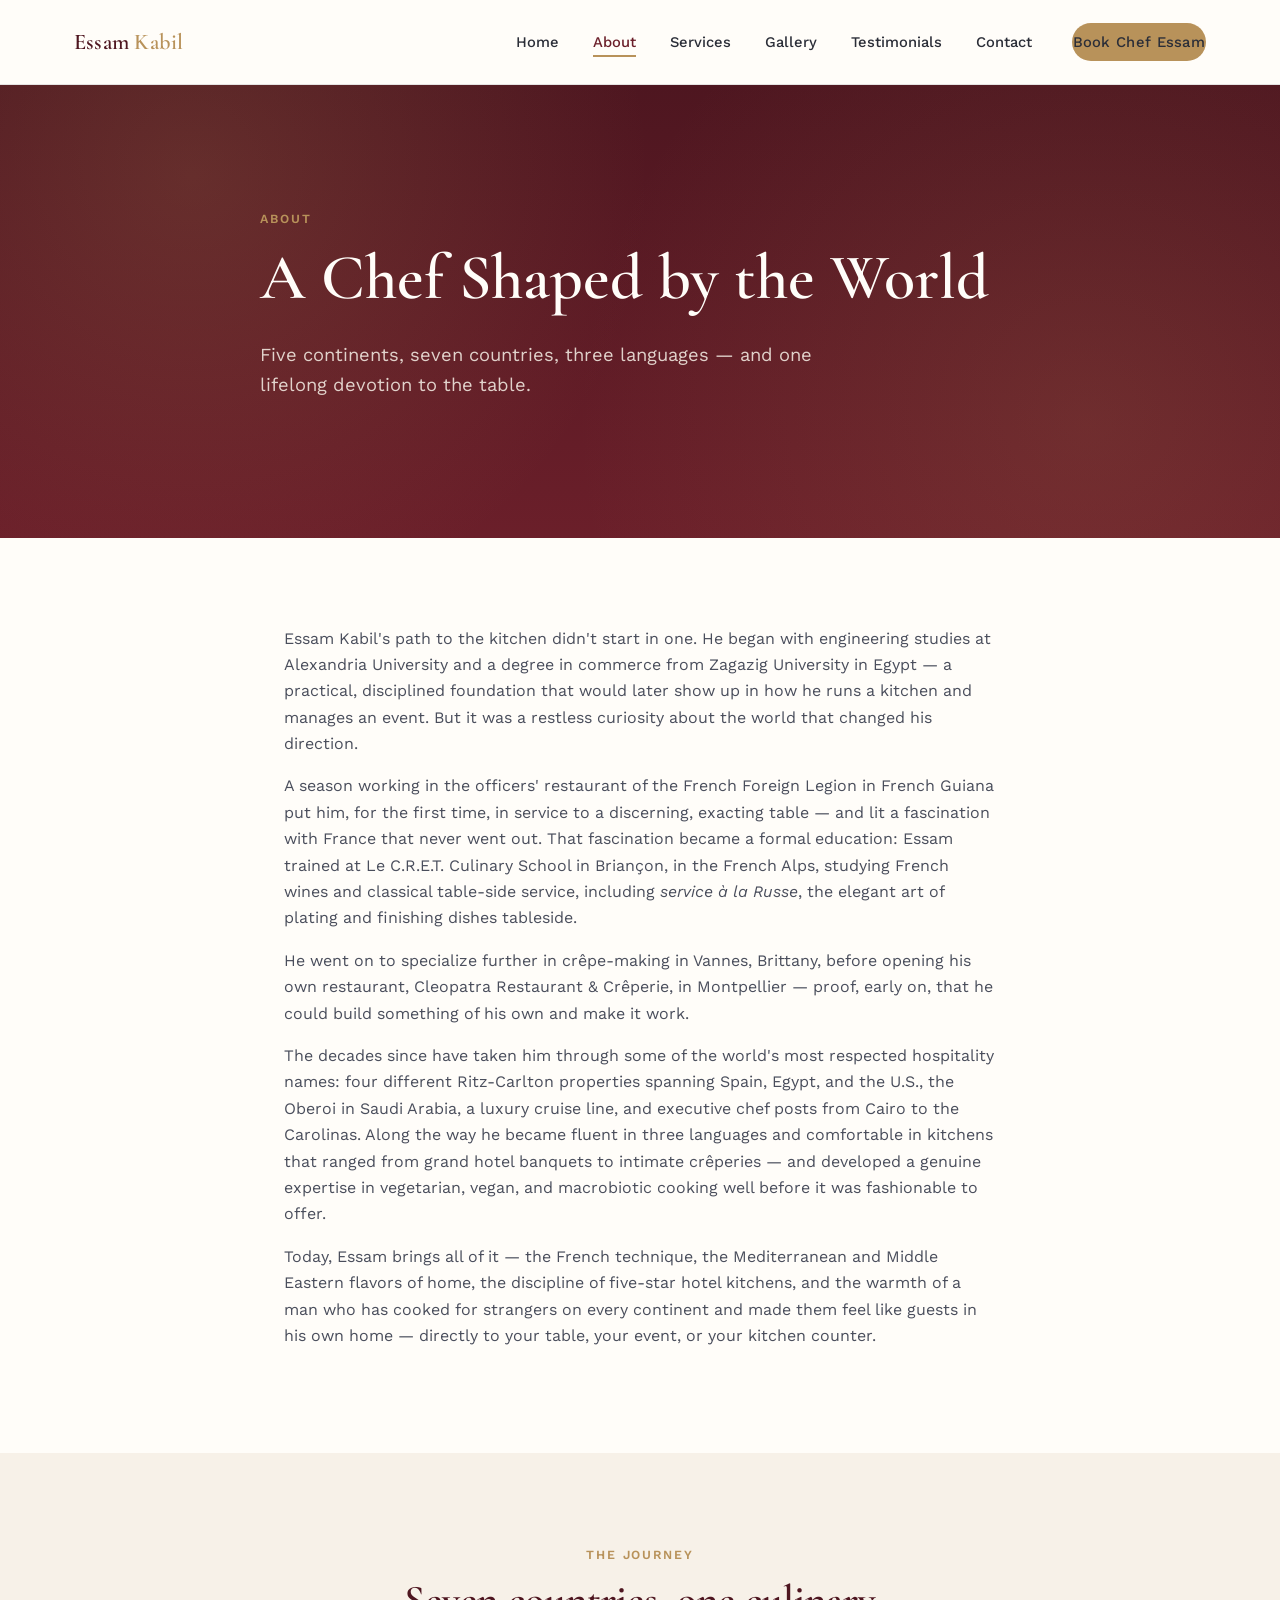
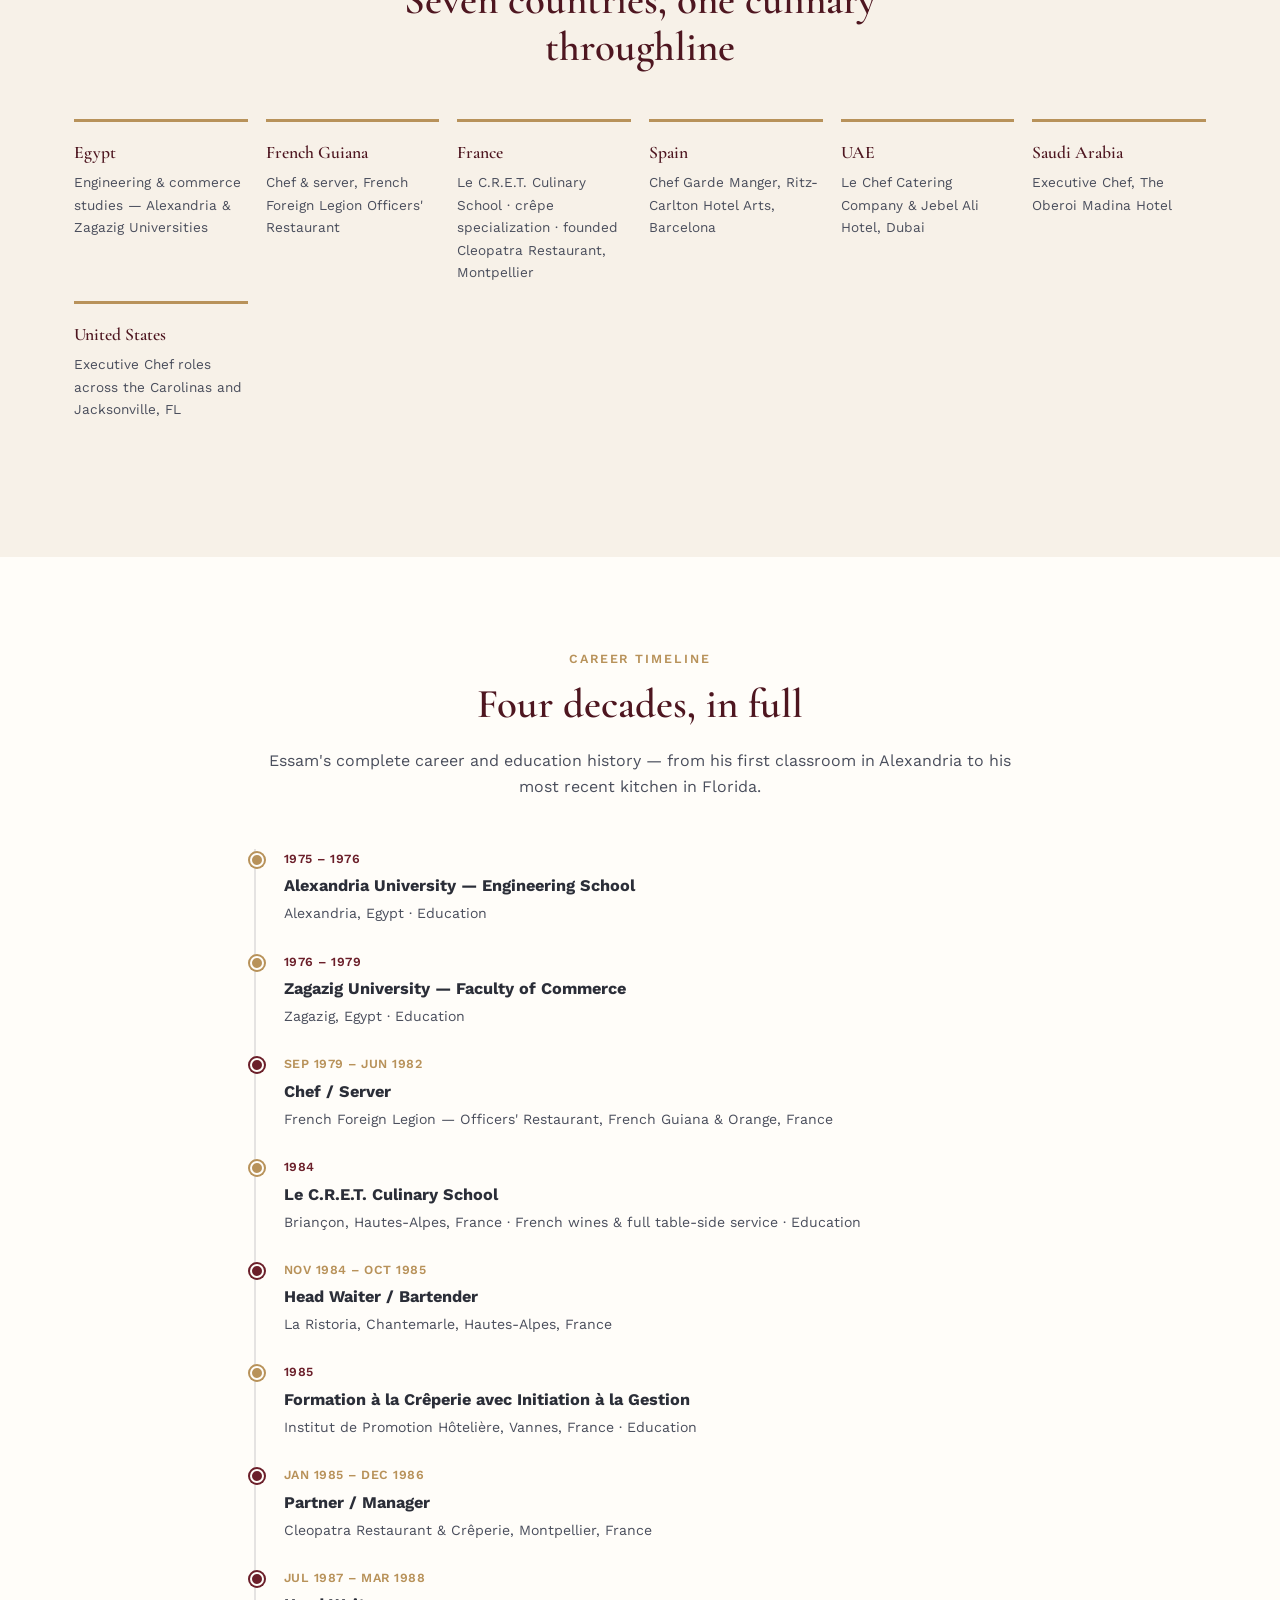
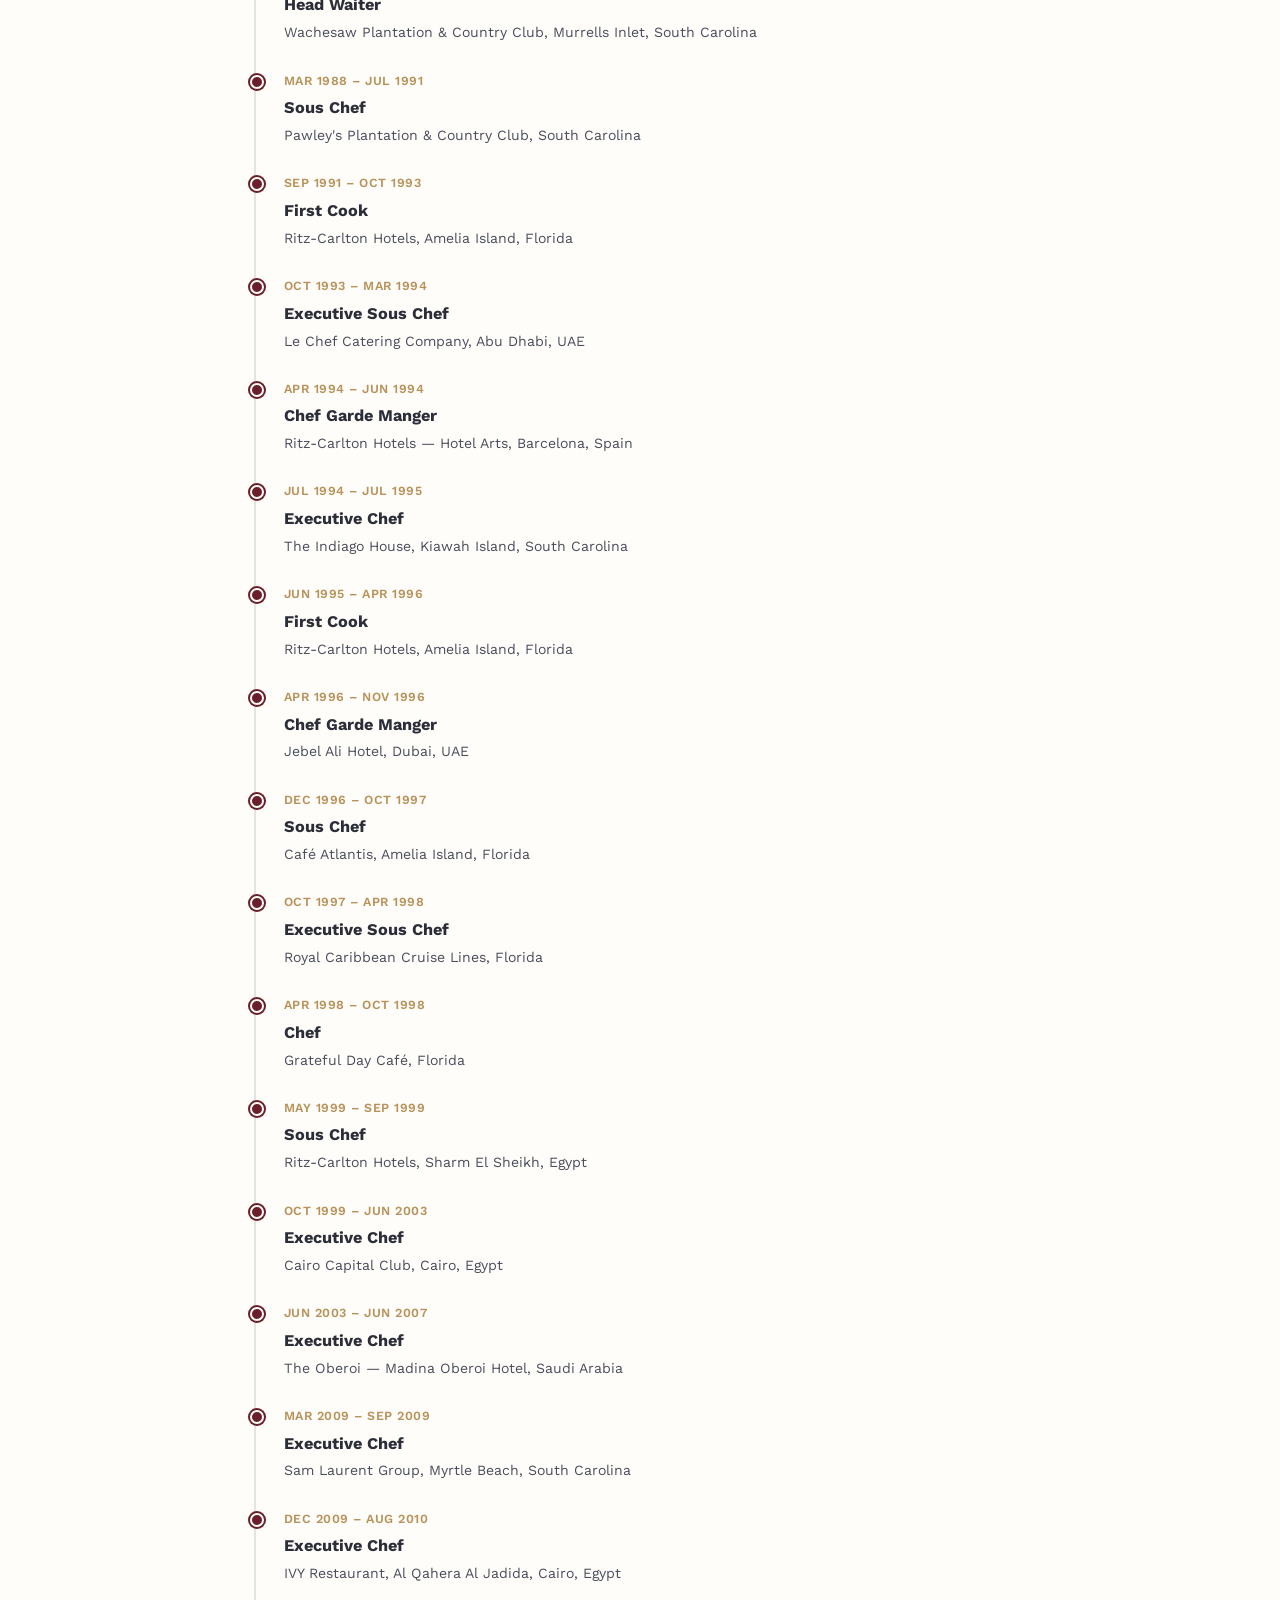
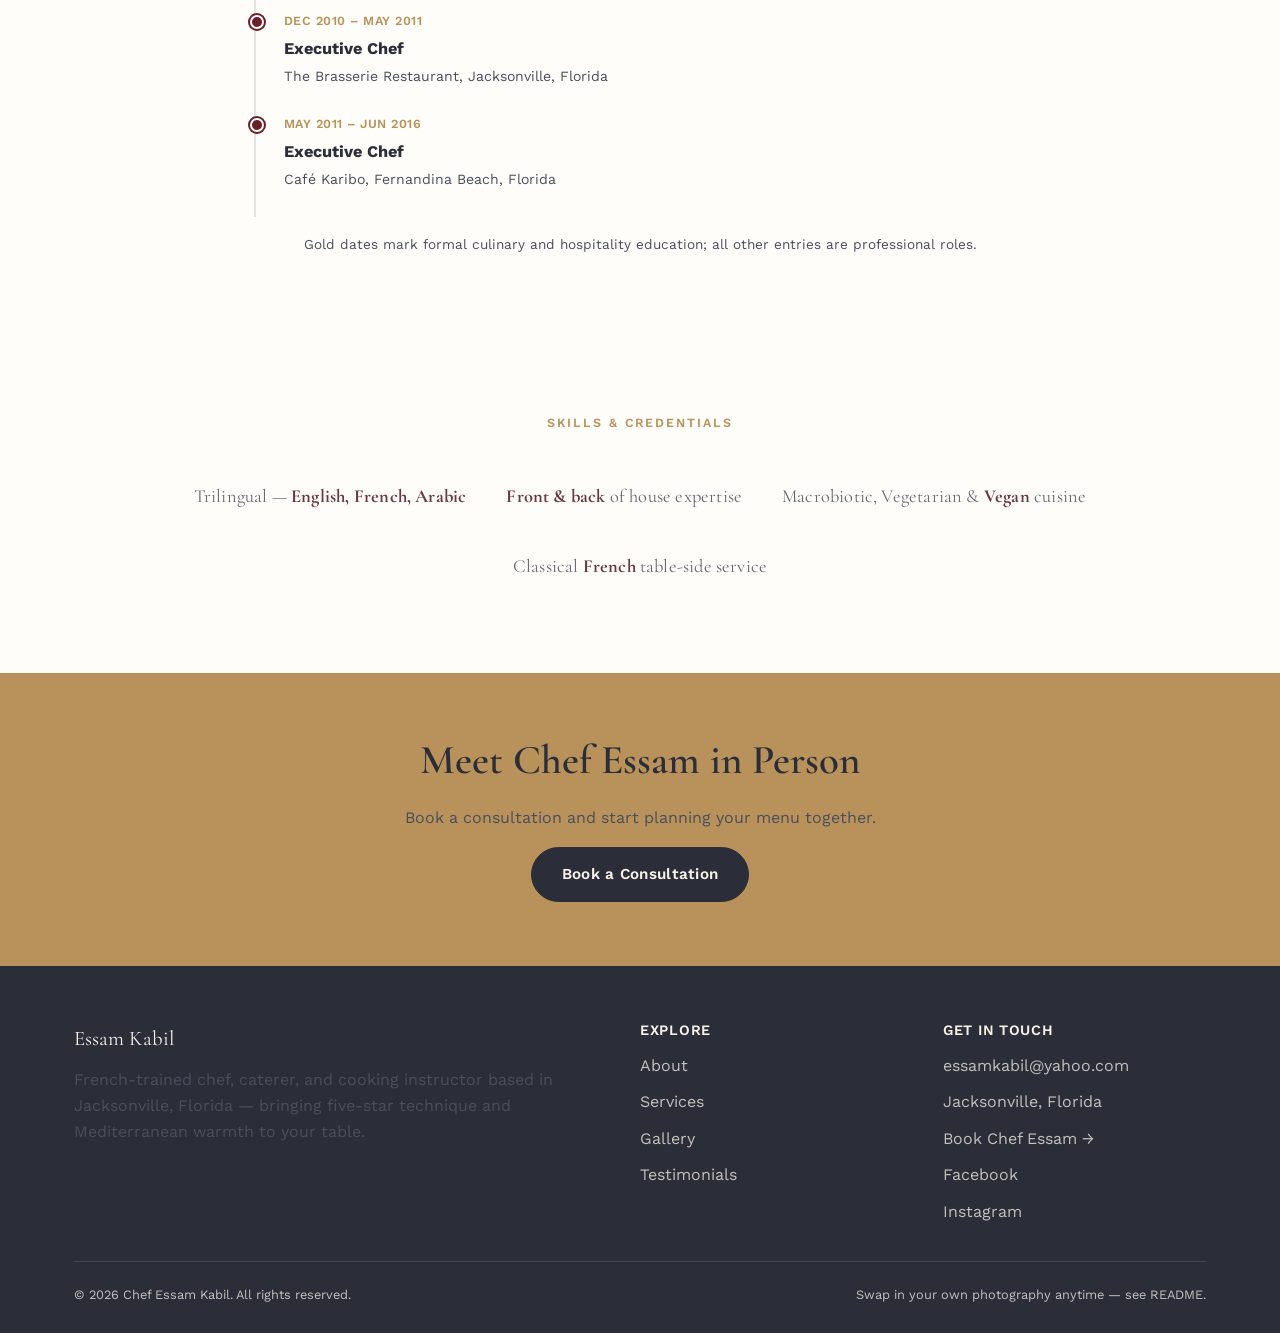
==== about.html @ cc012ba0 "Add files via upload" ====
<!DOCTYPE html>
<html lang="en">
<head>
<meta charset="UTF-8">
<meta name="viewport" content="width=device-width, initial-scale=1.0">
<title>About Chef Essam Kabil — A Chef Shaped by the World</title>
<meta name="description" content="From engineering studies in Egypt to French Foreign Legion kitchens, five-star hotels, and his own restaurant in Montpellier — the story behind Chef Essam Kabil.">
<link rel="preconnect" href="https://fonts.googleapis.com">
<link href="https://fonts.googleapis.com/css2?family=Cormorant+Garamond:wght@500;600;700&family=Work+Sans:wght@400;500;600&display=swap" rel="stylesheet">
<link rel="stylesheet" href="css/style.css">
</head>
<body>

<header class="site-header">
  <nav class="container nav">
    <a href="index.html" class="brand">Essam <span>Kabil</span></a>
    <ul class="nav-links">
      <li><a href="index.html">Home</a></li>
      <li><a href="about.html" class="active">About</a></li>
      <li><a href="services.html">Services</a></li>
      <li><a href="gallery.html">Gallery</a></li>
      <li><a href="testimonials.html">Testimonials</a></li>
      <li><a href="contact.html">Contact</a></li>
      <li class="nav-cta"><a href="contact.html" class="btn btn-primary">Book Chef Essam</a></li>
    </ul>
    <button class="nav-toggle" aria-label="Toggle menu"><span></span><span></span><span></span></button>
  </nav>
</header>

<section class="hero" style="padding-bottom:40px;">
  <div class="container hero-inner" style="padding-bottom:60px;">
    <span class="eyebrow">About</span>
    <h1>A Chef Shaped by the World</h1>
    <p class="lede">Five continents, seven countries, three languages — and one lifelong devotion to the table.</p>
  </div>
</section>

<section class="section">
  <div class="container" style="max-width:760px;">
    <p>Essam Kabil's path to the kitchen didn't start in one. He began with engineering studies at Alexandria University and a degree in commerce from Zagazig University in Egypt — a practical, disciplined foundation that would later show up in how he runs a kitchen and manages an event. But it was a restless curiosity about the world that changed his direction.</p>
    <p>A season working in the officers' restaurant of the French Foreign Legion in French Guiana put him, for the first time, in service to a discerning, exacting table — and lit a fascination with France that never went out. That fascination became a formal education: Essam trained at Le C.R.E.T. Culinary School in Briançon, in the French Alps, studying French wines and classical table-side service, including <em>service à la Russe</em>, the elegant art of plating and finishing dishes tableside.</p>
    <p>He went on to specialize further in crêpe-making in Vannes, Brittany, before opening his own restaurant, Cleopatra Restaurant &amp; Crêperie, in Montpellier — proof, early on, that he could build something of his own and make it work.</p>
    <p>The decades since have taken him through some of the world's most respected hospitality names: four different Ritz-Carlton properties spanning Spain, Egypt, and the U.S., the Oberoi in Saudi Arabia, a luxury cruise line, and executive chef posts from Cairo to the Carolinas. Along the way he became fluent in three languages and comfortable in kitchens that ranged from grand hotel banquets to intimate crêperies — and developed a genuine expertise in vegetarian, vegan, and macrobiotic cooking well before it was fashionable to offer.</p>
    <p>Today, Essam brings all of it — the French technique, the Mediterranean and Middle Eastern flavors of home, the discipline of five-star hotel kitchens, and the warmth of a man who has cooked for strangers on every continent and made them feel like guests in his own home — directly to your table, your event, or your kitchen counter.</p>
  </div>
</section>

<section class="section section--ivory">
  <div class="container">
    <div class="center" style="max-width:600px; margin:0 auto 8px;">
      <span class="eyebrow">The Journey</span>
      <h2>Seven countries, one culinary throughline</h2>
    </div>
    <div class="timeline">
      <div class="timeline-step">
        <div class="place">Egypt</div>
        <div class="detail">Engineering &amp; commerce studies — Alexandria &amp; Zagazig Universities</div>
      </div>
      <div class="timeline-step">
        <div class="place">French Guiana</div>
        <div class="detail">Chef &amp; server, French Foreign Legion Officers' Restaurant</div>
      </div>
      <div class="timeline-step">
        <div class="place">France</div>
        <div class="detail">Le C.R.E.T. Culinary School · crêpe specialization · founded Cleopatra Restaurant, Montpellier</div>
      </div>
      <div class="timeline-step">
        <div class="place">Spain</div>
        <div class="detail">Chef Garde Manger, Ritz-Carlton Hotel Arts, Barcelona</div>
      </div>
      <div class="timeline-step">
        <div class="place">UAE</div>
        <div class="detail">Le Chef Catering Company &amp; Jebel Ali Hotel, Dubai</div>
      </div>
      <div class="timeline-step">
        <div class="place">Saudi Arabia</div>
        <div class="detail">Executive Chef, The Oberoi Madina Hotel</div>
      </div>
      <div class="timeline-step">
        <div class="place">United States</div>
        <div class="detail">Executive Chef roles across the Carolinas and Jacksonville, FL</div>
      </div>
    </div>
  </div>
</section>

<section class="section">
  <div class="container" style="max-width:820px;">
    <div class="center" style="margin-bottom:48px;">
      <span class="eyebrow">Career Timeline</span>
      <h2>Four decades, in full</h2>
      <p>Essam's complete career and education history — from his first classroom in Alexandria to his most recent kitchen in Florida.</p>
    </div>

    <div class="resume-timeline">
      <div class="rt-item rt-edu">
        <div class="rt-date">1975 – 1976</div>
        <div class="rt-body"><strong>Alexandria University — Engineering School</strong><span>Alexandria, Egypt · Education</span></div>
      </div>
      <div class="rt-item rt-edu">
        <div class="rt-date">1976 – 1979</div>
        <div class="rt-body"><strong>Zagazig University — Faculty of Commerce</strong><span>Zagazig, Egypt · Education</span></div>
      </div>
      <div class="rt-item">
        <div class="rt-date">Sep 1979 – Jun 1982</div>
        <div class="rt-body"><strong>Chef / Server</strong><span>French Foreign Legion — Officers' Restaurant, French Guiana &amp; Orange, France</span></div>
      </div>
      <div class="rt-item rt-edu">
        <div class="rt-date">1984</div>
        <div class="rt-body"><strong>Le C.R.E.T. Culinary School</strong><span>Briançon, Hautes-Alpes, France · French wines &amp; full table-side service · Education</span></div>
      </div>
      <div class="rt-item">
        <div class="rt-date">Nov 1984 – Oct 1985</div>
        <div class="rt-body"><strong>Head Waiter / Bartender</strong><span>La Ristoria, Chantemarle, Hautes-Alpes, France</span></div>
      </div>
      <div class="rt-item rt-edu">
        <div class="rt-date">1985</div>
        <div class="rt-body"><strong>Formation à la Crêperie avec Initiation à la Gestion</strong><span>Institut de Promotion Hôtelière, Vannes, France · Education</span></div>
      </div>
      <div class="rt-item">
        <div class="rt-date">Jan 1985 – Dec 1986</div>
        <div class="rt-body"><strong>Partner / Manager</strong><span>Cleopatra Restaurant &amp; Crêperie, Montpellier, France</span></div>
      </div>
      <div class="rt-item">
        <div class="rt-date">Jul 1987 – Mar 1988</div>
        <div class="rt-body"><strong>Head Waiter</strong><span>Wachesaw Plantation &amp; Country Club, Murrells Inlet, South Carolina</span></div>
      </div>
      <div class="rt-item">
        <div class="rt-date">Mar 1988 – Jul 1991</div>
        <div class="rt-body"><strong>Sous Chef</strong><span>Pawley's Plantation &amp; Country Club, South Carolina</span></div>
      </div>
      <div class="rt-item">
        <div class="rt-date">Sep 1991 – Oct 1993</div>
        <div class="rt-body"><strong>First Cook</strong><span>Ritz-Carlton Hotels, Amelia Island, Florida</span></div>
      </div>
      <div class="rt-item">
        <div class="rt-date">Oct 1993 – Mar 1994</div>
        <div class="rt-body"><strong>Executive Sous Chef</strong><span>Le Chef Catering Company, Abu Dhabi, UAE</span></div>
      </div>
      <div class="rt-item">
        <div class="rt-date">Apr 1994 – Jun 1994</div>
        <div class="rt-body"><strong>Chef Garde Manger</strong><span>Ritz-Carlton Hotels — Hotel Arts, Barcelona, Spain</span></div>
      </div>
      <div class="rt-item">
        <div class="rt-date">Jul 1994 – Jul 1995</div>
        <div class="rt-body"><strong>Executive Chef</strong><span>The Indiago House, Kiawah Island, South Carolina</span></div>
      </div>
      <div class="rt-item">
        <div class="rt-date">Jun 1995 – Apr 1996</div>
        <div class="rt-body"><strong>First Cook</strong><span>Ritz-Carlton Hotels, Amelia Island, Florida</span></div>
      </div>
      <div class="rt-item">
        <div class="rt-date">Apr 1996 – Nov 1996</div>
        <div class="rt-body"><strong>Chef Garde Manger</strong><span>Jebel Ali Hotel, Dubai, UAE</span></div>
      </div>
      <div class="rt-item">
        <div class="rt-date">Dec 1996 – Oct 1997</div>
        <div class="rt-body"><strong>Sous Chef</strong><span>Café Atlantis, Amelia Island, Florida</span></div>
      </div>
      <div class="rt-item">
        <div class="rt-date">Oct 1997 – Apr 1998</div>
        <div class="rt-body"><strong>Executive Sous Chef</strong><span>Royal Caribbean Cruise Lines, Florida</span></div>
      </div>
      <div class="rt-item">
        <div class="rt-date">Apr 1998 – Oct 1998</div>
        <div class="rt-body"><strong>Chef</strong><span>Grateful Day Café, Florida</span></div>
      </div>
      <div class="rt-item">
        <div class="rt-date">May 1999 – Sep 1999</div>
        <div class="rt-body"><strong>Sous Chef</strong><span>Ritz-Carlton Hotels, Sharm El Sheikh, Egypt</span></div>
      </div>
      <div class="rt-item">
        <div class="rt-date">Oct 1999 – Jun 2003</div>
        <div class="rt-body"><strong>Executive Chef</strong><span>Cairo Capital Club, Cairo, Egypt</span></div>
      </div>
      <div class="rt-item">
        <div class="rt-date">Jun 2003 – Jun 2007</div>
        <div class="rt-body"><strong>Executive Chef</strong><span>The Oberoi — Madina Oberoi Hotel, Saudi Arabia</span></div>
      </div>
      <div class="rt-item">
        <div class="rt-date">Mar 2009 – Sep 2009</div>
        <div class="rt-body"><strong>Executive Chef</strong><span>Sam Laurent Group, Myrtle Beach, South Carolina</span></div>
      </div>
      <div class="rt-item">
        <div class="rt-date">Dec 2009 – Aug 2010</div>
        <div class="rt-body"><strong>Executive Chef</strong><span>IVY Restaurant, Al Qahera Al Jadida, Cairo, Egypt</span></div>
      </div>
      <div class="rt-item">
        <div class="rt-date">Dec 2010 – May 2011</div>
        <div class="rt-body"><strong>Executive Chef</strong><span>The Brasserie Restaurant, Jacksonville, Florida</span></div>
      </div>
      <div class="rt-item">
        <div class="rt-date">May 2011 – Jun 2016</div>
        <div class="rt-body"><strong>Executive Chef</strong><span>Café Karibo, Fernandina Beach, Florida</span></div>
      </div>
    </div>
    <p class="form-note center">Gold dates mark formal culinary and hospitality education; all other entries are professional roles.</p>
  </div>
</section>

<section class="section--tight">
  <div class="container">
    <p class="center eyebrow" style="display:block;">Skills &amp; Credentials</p>
    <div class="credibility">
      <span class="credibility-item">Trilingual — <strong>English, French, Arabic</strong></span>
      <span class="credibility-item"><strong>Front &amp; back</strong> of house expertise</span>
      <span class="credibility-item">Macrobiotic, Vegetarian &amp; <strong>Vegan</strong> cuisine</span>
      <span class="credibility-item">Classical <strong>French</strong> table-side service</span>
    </div>
  </div>
</section>

<section class="cta-banner">
  <div class="container">
    <h2>Meet Chef Essam in Person</h2>
    <p>Book a consultation and start planning your menu together.</p>
    <a href="contact.html" class="btn btn-outline on-light" style="background:var(--charcoal); color:var(--ivory); border-color:var(--charcoal);">Book a Consultation</a>
  </div>
</section>

<footer class="site-footer">
  <div class="container">
    <div class="footer-grid">
      <div>
        <div class="footer-brand">Essam Kabil</div>
        <p>French-trained chef, caterer, and cooking instructor based in Jacksonville, Florida — bringing five-star technique and Mediterranean warmth to your table.</p>
      </div>
      <div>
        <h4>Explore</h4>
        <ul>
          <li><a href="about.html">About</a></li>
          <li><a href="services.html">Services</a></li>
          <li><a href="gallery.html">Gallery</a></li>
          <li><a href="testimonials.html">Testimonials</a></li>
        </ul>
      </div>
      <div>
        <h4>Get in Touch</h4>
        <ul>
          <li><a href="mailto:essamkabil@yahoo.com">essamkabil@yahoo.com</a></li>
          <li>Jacksonville, Florida</li>
          <li><a href="contact.html">Book Chef Essam →</a></li>
          <li><a href="https://www.facebook.com/profile.php?id=100069899911060" target="_blank" rel="noopener">Facebook</a></li>
          <li><a href="https://www.instagram.com/REPLACE_WITH_HANDLE" target="_blank" rel="noopener">Instagram</a></li>
        </ul>
      </div>
    </div>
    <div class="footer-bottom">
      <span>© 2026 Chef Essam Kabil. All rights reserved.</span>
      <span>Swap in your own photography anytime — see README.</span>
    </div>
  </div>
</footer>
<script src="js/main.js"></script>
</body>
</html>
---- css/style.css ----
/* ============================================
   Chef Essam Kabil — Design Tokens
   ============================================ */
:root {
  --bordeaux: #6B1F2A;
  --bordeaux-dark: #4E1620;
  --bordeaux-light: #8C3341;
  --ivory: #F7F1E8;
  --cream: #FFFDF9;
  --brass: #B8925A;
  --brass-light: #D4B483;
  --charcoal: #2B2E38;
  --charcoal-soft: #4A4E5C;
  --line: rgba(43, 46, 56, 0.12);

  --font-display: "Cormorant Garamond", "Playfair Display", Georgia, serif;
  --font-body: "Work Sans", "Helvetica Neue", Arial, sans-serif;

  --max-width: 1180px;
  --radius: 4px;
  --radius-pill: 999px;
}

* { box-sizing: border-box; }
html { scroll-behavior: smooth; }

body {
  margin: 0;
  font-family: var(--font-body);
  color: var(--charcoal);
  background: var(--cream);
  line-height: 1.65;
  -webkit-font-smoothing: antialiased;
}

img { max-width: 100%; display: block; }
a { color: inherit; text-decoration: none; }

h1, h2, h3, h4 {
  font-family: var(--font-display);
  font-weight: 600;
  line-height: 1.15;
  margin: 0 0 0.5em;
  color: var(--bordeaux-dark);
}

h1 { font-size: clamp(2.6rem, 5vw, 4.4rem); font-weight: 600; }
h2 { font-size: clamp(1.9rem, 3.2vw, 2.6rem); }
h3 { font-size: clamp(1.3rem, 2vw, 1.6rem); }

p { margin: 0 0 1em; color: var(--charcoal-soft); }

.eyebrow {
  font-family: var(--font-body);
  font-size: 0.78rem;
  font-weight: 600;
  letter-spacing: 0.16em;
  text-transform: uppercase;
  color: var(--brass);
  display: inline-block;
  margin-bottom: 0.9em;
}

.container {
  max-width: var(--max-width);
  margin: 0 auto;
  padding: 0 24px;
}

.section {
  padding: 88px 0;
}
.section--tight { padding: 56px 0; }
.section--ivory { background: var(--ivory); }
.section--bordeaux {
  background: var(--bordeaux-dark);
  color: var(--ivory);
}
.section--bordeaux h1,
.section--bordeaux h2,
.section--bordeaux h3 { color: var(--ivory); }
.section--bordeaux p { color: rgba(247, 241, 232, 0.82); }

.center { text-align: center; }

/* ============================================
   Buttons
   ============================================ */
.btn {
  display: inline-flex;
  align-items: center;
  gap: 8px;
  font-family: var(--font-body);
  font-weight: 600;
  font-size: 0.95rem;
  letter-spacing: 0.02em;
  padding: 14px 30px;
  border-radius: var(--radius-pill);
  border: 1px solid transparent;
  cursor: pointer;
  transition: transform 0.18s ease, box-shadow 0.18s ease, background 0.18s ease;
}
.btn-primary {
  background: var(--brass);
  color: var(--charcoal);
}
.btn-primary:hover {
  background: var(--brass-light);
  transform: translateY(-1px);
  box-shadow: 0 8px 20px rgba(184, 146, 90, 0.35);
}
.btn-outline {
  background: transparent;
  border-color: currentColor;
  color: inherit;
}
.btn-outline:hover {
  background: rgba(255,255,255,0.08);
  transform: translateY(-1px);
}
.btn-outline.on-light {
  border-color: var(--bordeaux);
  color: var(--bordeaux);
}
.btn-outline.on-light:hover { background: rgba(107, 31, 42, 0.06); }
.btn-block { width: 100%; justify-content: center; }

/* ============================================
   Header / Nav
   ============================================ */
.site-header {
  position: sticky;
  top: 0;
  z-index: 100;
  background: rgba(255, 253, 249, 0.94);
  backdrop-filter: blur(6px);
  border-bottom: 1px solid var(--line);
}
.nav {
  display: flex;
  align-items: center;
  justify-content: space-between;
  height: 84px;
}
.brand {
  font-family: var(--font-display);
  font-size: 1.4rem;
  font-weight: 600;
  color: var(--bordeaux-dark);
  letter-spacing: 0.01em;
}
.brand span { color: var(--brass); }

.nav-links {
  display: flex;
  align-items: center;
  gap: 34px;
  list-style: none;
  margin: 0;
  padding: 0;
}
.nav-links a {
  font-size: 0.92rem;
  font-weight: 500;
  color: var(--charcoal);
  position: relative;
  padding: 6px 0;
}
.nav-links a::after {
  content: "";
  position: absolute;
  left: 0; bottom: 0;
  width: 0; height: 2px;
  background: var(--brass);
  transition: width 0.2s ease;
}
.nav-links a:hover::after,
.nav-links a.active::after { width: 100%; }
.nav-links a.active { color: var(--bordeaux); }

.nav-cta { margin-left: 6px; }
.nav-toggle {
  display: none;
  flex-direction: column;
  gap: 5px;
  background: none;
  border: none;
  cursor: pointer;
  padding: 6px;
}
.nav-toggle span {
  width: 24px; height: 2px;
  background: var(--charcoal);
  border-radius: 2px;
}

@media (max-width: 860px) {
  .nav-links {
    position: fixed;
    inset: 84px 0 0 0;
    background: var(--cream);
    flex-direction: column;
    justify-content: flex-start;
    padding: 40px 24px;
    gap: 26px;
    transform: translateY(-110%);
    transition: transform 0.28s ease;
  }
  .nav-links.open { transform: translateY(0); }
  .nav-toggle { display: flex; }
  .nav-cta { margin-left: 0; }
}

/* ============================================
   Hero
   ============================================ */
.hero {
  background: linear-gradient(180deg, var(--bordeaux-dark) 0%, var(--bordeaux) 100%);
  color: var(--ivory);
  position: relative;
  overflow: hidden;
}
.hero::before {
  content: "";
  position: absolute;
  inset: 0;
  background-image:
    radial-gradient(circle at 15% 20%, rgba(184,146,90,0.18), transparent 40%),
    radial-gradient(circle at 85% 75%, rgba(184,146,90,0.14), transparent 45%);
}
.hero-inner {
  position: relative;
  z-index: 1;
  padding: 120px 0 100px;
  max-width: 760px;
}
.hero h1 { color: var(--cream); margin-bottom: 0.4em; }
.hero .lede {
  font-size: 1.15rem;
  color: rgba(247, 241, 232, 0.85);
  max-width: 560px;
  margin-bottom: 2em;
}
.hero-ctas { display: flex; gap: 16px; flex-wrap: wrap; }

/* Journey stamp signature motif */
.journey-strip {
  display: flex;
  align-items: center;
  gap: 6px;
  flex-wrap: wrap;
  margin-top: 3em;
  padding-top: 1.6em;
  border-top: 1px dashed rgba(247,241,232,0.3);
}
.journey-stop {
  font-family: var(--font-display);
  font-size: 0.95rem;
  color: var(--brass-light);
  letter-spacing: 0.02em;
}
.journey-sep { color: rgba(247,241,232,0.4); font-size: 0.8rem; }

/* ============================================
   Icon strip / service cards
   ============================================ */
.grid-3 {
  display: grid;
  grid-template-columns: repeat(3, 1fr);
  gap: 28px;
}
@media (max-width: 780px) { .grid-3 { grid-template-columns: 1fr; } }

.icon-card {
  background: var(--cream);
  border: 1px solid var(--line);
  border-radius: var(--radius);
  padding: 34px 28px;
  transition: box-shadow 0.2s ease, transform 0.2s ease;
}
.icon-card:hover { box-shadow: 0 14px 30px rgba(43,46,56,0.08); transform: translateY(-3px); }
.icon-badge {
  width: 46px; height: 46px;
  border-radius: 50%;
  background: var(--ivory);
  border: 1px solid var(--brass-light);
  display: flex; align-items: center; justify-content: center;
  margin-bottom: 18px;
  color: var(--bordeaux);
}
.icon-card h3 { margin-bottom: 0.4em; }
.icon-card p { margin-bottom: 1.2em; font-size: 0.95rem; }
.icon-card a {
  font-size: 0.85rem;
  font-weight: 600;
  color: var(--bordeaux);
  letter-spacing: 0.02em;
}

/* ============================================
   Credibility strip
   ============================================ */
.credibility {
  display: flex;
  flex-wrap: wrap;
  gap: 40px;
  justify-content: center;
  align-items: center;
  padding: 36px 0;
}
.credibility-item {
  font-family: var(--font-display);
  font-size: 1.15rem;
  color: var(--charcoal-soft);
  letter-spacing: 0.01em;
  opacity: 0.85;
}
.credibility-item strong { color: var(--bordeaux-dark); }

/* ============================================
   Testimonial cards
   ============================================ */
.stars { color: var(--brass); letter-spacing: 2px; font-size: 0.95rem; margin-bottom: 0.6em; }
.t-card {
  background: var(--cream);
  border: 1px solid var(--line);
  border-radius: var(--radius);
  padding: 30px;
  height: 100%;
}
.t-card p.quote {
  font-family: var(--font-display);
  font-size: 1.1rem;
  color: var(--charcoal);
  font-style: italic;
}
.t-meta { font-size: 0.85rem; color: var(--brass); font-weight: 600; letter-spacing: 0.02em; }

.t-featured {
  background: var(--bordeaux-dark);
  color: var(--ivory);
  border-radius: var(--radius);
  padding: 48px;
  margin-bottom: 48px;
  text-align: center;
}
.t-featured p.quote {
  font-family: var(--font-display);
  font-size: 1.5rem;
  color: var(--cream);
  max-width: 720px;
  margin: 0.4em auto 0.6em;
}
.t-featured .t-meta { color: var(--brass-light); }

/* ============================================
   Timeline (About page)
   ============================================ */
.timeline {
  display: grid;
  grid-template-columns: repeat(auto-fit, minmax(150px, 1fr));
  gap: 18px;
  margin: 48px 0;
}
@media (max-width: 900px) {
  .timeline { grid-template-columns: 1fr; gap: 22px; }
}
.timeline-step {
  border-top: 3px solid var(--brass);
  padding-top: 16px;
  position: relative;
}
@media (max-width: 900px) {
  .timeline-step { border-top: none; border-left: 3px solid var(--brass); padding: 4px 0 4px 18px; }
}
.timeline-step .place {
  font-family: var(--font-display);
  font-weight: 600;
  color: var(--bordeaux-dark);
  font-size: 1.1rem;
  margin-bottom: 4px;
}
.timeline-step .detail { font-size: 0.85rem; color: var(--charcoal-soft); }

/* ============================================
   Resume / Career Timeline (About page)
   ============================================ */
.resume-timeline {
  position: relative;
  border-left: 2px solid var(--line);
  padding-left: 28px;
}
.rt-item {
  position: relative;
  padding-bottom: 26px;
}
.rt-item::before {
  content: "";
  position: absolute;
  left: -34px;
  top: 4px;
  width: 10px;
  height: 10px;
  border-radius: 50%;
  background: var(--bordeaux);
  border: 2px solid var(--cream);
  box-shadow: 0 0 0 2px var(--bordeaux);
}
.rt-item.rt-edu::before {
  background: var(--brass);
  box-shadow: 0 0 0 2px var(--brass);
}
.rt-date {
  font-size: 0.78rem;
  font-weight: 600;
  letter-spacing: 0.04em;
  color: var(--brass);
  text-transform: uppercase;
  margin-bottom: 4px;
}
.rt-item.rt-edu .rt-date { color: var(--bordeaux); }
.rt-body strong {
  display: block;
  font-size: 1.02rem;
  color: var(--charcoal);
  margin-bottom: 2px;
}
.rt-body span {
  display: block;
  font-size: 0.88rem;
  color: var(--charcoal-soft);
}

/* ============================================
   Forms
   ============================================ */
.form-card {
  background: var(--cream);
  border: 1px solid var(--line);
  border-radius: var(--radius);
  padding: 44px;
}
@media (max-width: 600px) { .form-card { padding: 28px 22px; } }

.form-grid {
  display: grid;
  grid-template-columns: 1fr 1fr;
  gap: 22px;
}
@media (max-width: 700px) { .form-grid { grid-template-columns: 1fr; } }
.form-grid .full { grid-column: 1 / -1; }

.field label {
  display: block;
  font-size: 0.85rem;
  font-weight: 600;
  margin-bottom: 6px;
  color: var(--charcoal);
}
.field .optional {
  font-weight: 400;
  color: var(--charcoal-soft);
  font-size: 0.8rem;
}
.field input,
.field select,
.field textarea {
  width: 100%;
  font-family: var(--font-body);
  font-size: 0.95rem;
  padding: 12px 14px;
  border: 1px solid var(--line);
  border-radius: var(--radius);
  background: var(--ivory);
  color: var(--charcoal);
}
.field input:focus,
.field select:focus,
.field textarea:focus {
  outline: none;
  border-color: var(--brass);
  box-shadow: 0 0 0 3px rgba(184,146,90,0.2);
}
.checkbox-grid {
  display: grid;
  grid-template-columns: repeat(3, 1fr);
  gap: 10px;
}
@media (max-width: 600px) { .checkbox-grid { grid-template-columns: repeat(2, 1fr); } }
.checkbox-grid label {
  display: flex; align-items: center; gap: 8px;
  font-size: 0.88rem; font-weight: 400;
  color: var(--charcoal-soft);
}
.checkbox-grid input { width: auto; }

.form-note {
  font-size: 0.85rem;
  color: var(--charcoal-soft);
  margin-top: 16px;
}

.confirm-box {
  display: none;
  background: var(--ivory);
  border: 1px solid var(--brass-light);
  border-radius: var(--radius);
  padding: 30px;
  text-align: center;
}
.confirm-box.show { display: block; }

/* ============================================
   Gallery
   ============================================ */
.filter-tabs {
  display: flex;
  gap: 10px;
  flex-wrap: wrap;
  justify-content: center;
  margin-bottom: 40px;
}
.filter-tab {
  font-size: 0.85rem;
  font-weight: 600;
  padding: 9px 20px;
  border-radius: var(--radius-pill);
  border: 1px solid var(--brass-light);
  background: transparent;
  color: var(--bordeaux-dark);
  cursor: pointer;
  transition: background 0.18s ease, color 0.18s ease;
}
.filter-tab:hover { background: rgba(184,146,90,0.12); }
.filter-tab.active { background: var(--bordeaux); border-color: var(--bordeaux); color: var(--ivory); }

.masonry {
  display: grid;
  grid-template-columns: repeat(4, 1fr);
  gap: 18px;
}
@media (max-width: 900px) { .masonry { grid-template-columns: repeat(2, 1fr); } }
@media (max-width: 520px) { .masonry { grid-template-columns: 1fr; } }

.ig-grid { grid-template-columns: repeat(6, 1fr); }
@media (max-width: 900px) { .ig-grid { grid-template-columns: repeat(3, 1fr); } }
@media (max-width: 520px) { .ig-grid { grid-template-columns: repeat(2, 1fr); } }

.g-item { display: none; }
.g-item.show { display: block; animation: fadeIn 0.3s ease; }
@keyframes fadeIn { from { opacity: 0; } to { opacity: 1; } }

.g-photo {
  aspect-ratio: 4/5;
  border-radius: var(--radius);
  background: linear-gradient(160deg, var(--ivory), #ECE2D0);
  border: 1px dashed var(--brass-light);
  display: flex;
  flex-direction: column;
  align-items: center;
  justify-content: center;
  gap: 10px;
  color: var(--brass);
  text-align: center;
  padding: 16px;
  overflow: hidden;
}
.g-photo img { width: 100%; height: 100%; object-fit: cover; border-radius: var(--radius); }
.g-photo .g-icon { font-size: 1.6rem; }
.g-photo .g-hint { font-size: 0.72rem; color: var(--charcoal-soft); letter-spacing: 0.02em; }
.g-caption { margin-top: 10px; font-size: 0.85rem; color: var(--charcoal-soft); }
.g-caption strong { color: var(--charcoal); }

/* ============================================
   Footer
   ============================================ */
.site-footer {
  background: var(--charcoal);
  color: rgba(247,241,232,0.75);
  padding: 56px 0 28px;
}
.footer-grid {
  display: grid;
  grid-template-columns: 2fr 1fr 1fr;
  gap: 40px;
  margin-bottom: 36px;
}
@media (max-width: 700px) { .footer-grid { grid-template-columns: 1fr; gap: 28px; } }
.footer-grid h4 { color: var(--ivory); font-size: 0.9rem; letter-spacing: 0.05em; text-transform: uppercase; margin-bottom: 14px; font-family: var(--font-body); }
.footer-grid ul { list-style: none; margin: 0; padding: 0; display: flex; flex-direction: column; gap: 10px; }
.footer-grid a:hover { color: var(--brass-light); }
.footer-brand { font-family: var(--font-display); font-size: 1.3rem; color: var(--ivory); margin-bottom: 10px; }
.footer-bottom {
  border-top: 1px solid rgba(247,241,232,0.12);
  padding-top: 22px;
  font-size: 0.8rem;
  display: flex;
  justify-content: space-between;
  flex-wrap: wrap;
  gap: 10px;
}

/* ============================================
   CTA banner
   ============================================ */
.cta-banner {
  background: var(--brass);
  color: var(--charcoal);
  text-align: center;
  padding: 64px 0;
}
.cta-banner h2 { color: var(--charcoal); }

/* Utility */
.mt-lg { margin-top: 48px; }
.two-col {
  display: grid;
  grid-template-columns: 1fr 1fr;
  gap: 48px;
  align-items: start;
}
@media (max-width: 800px) { .two-col { grid-template-columns: 1fr; } }
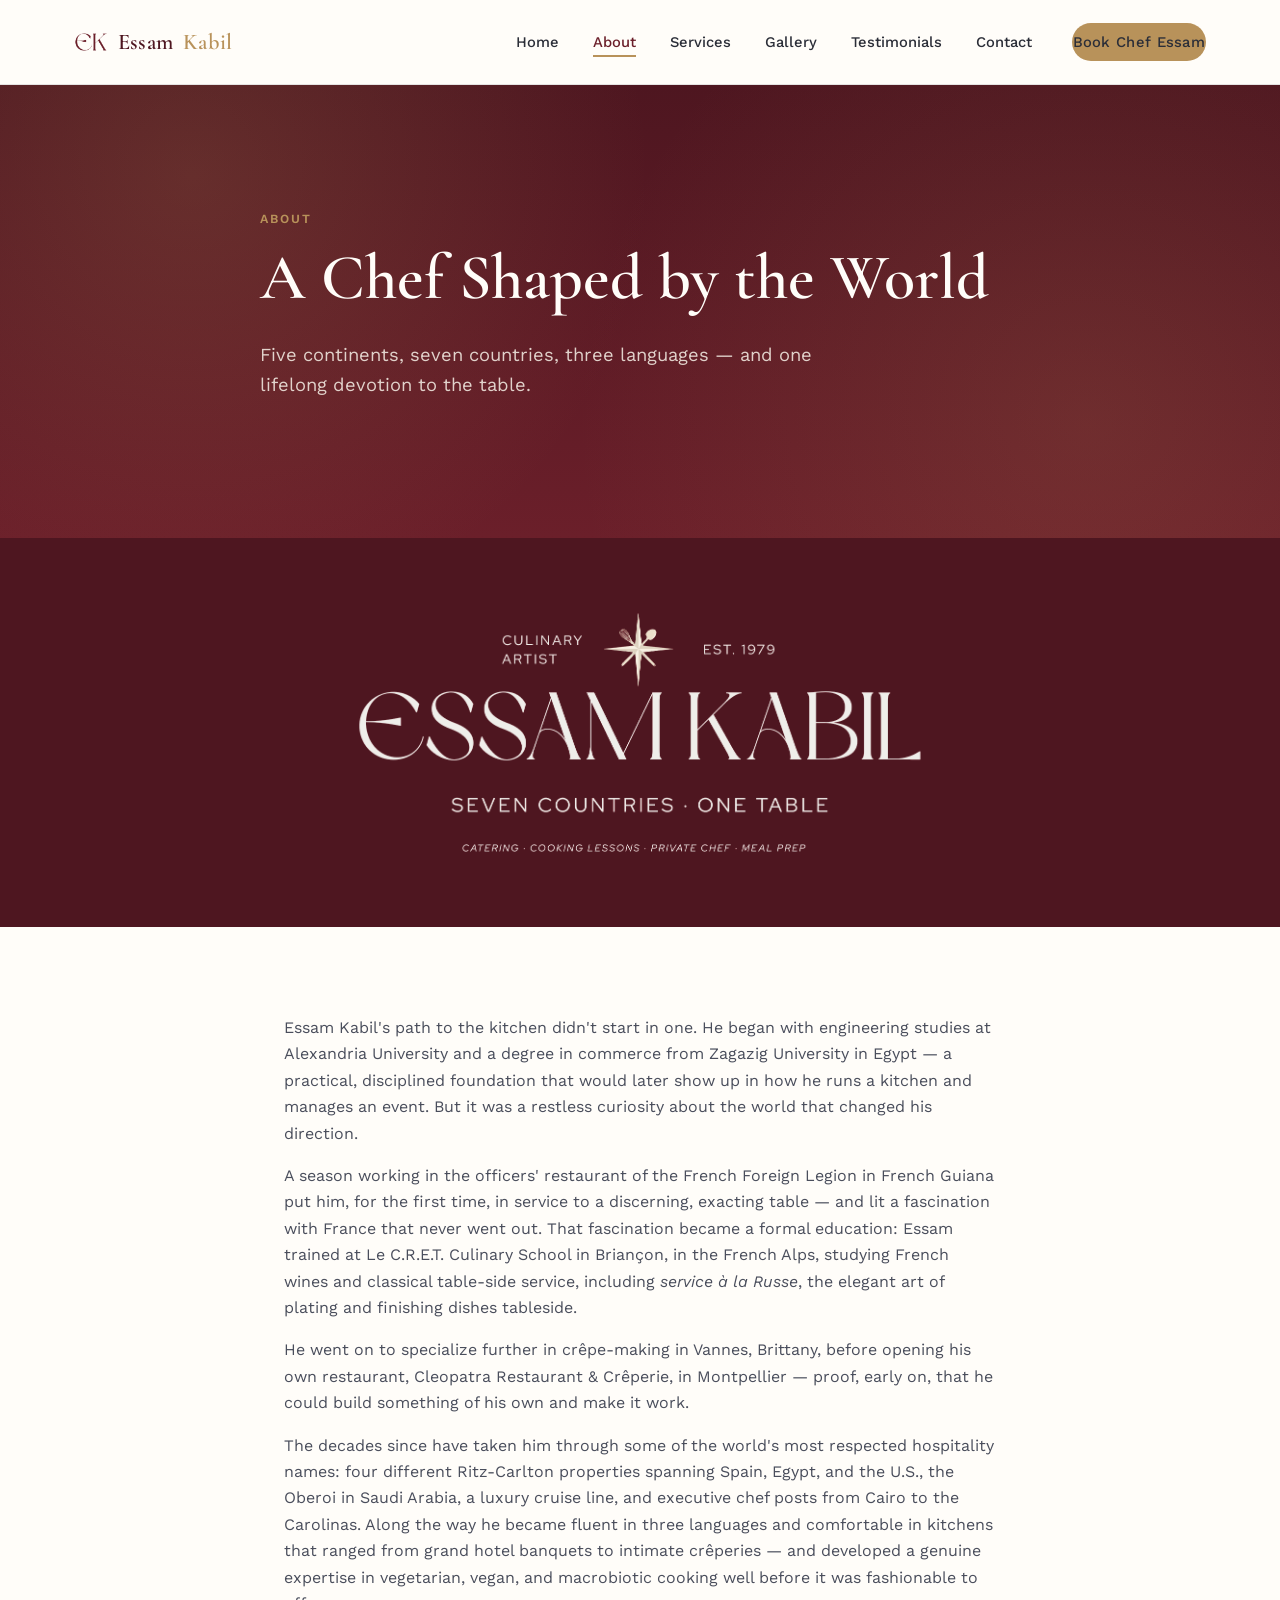
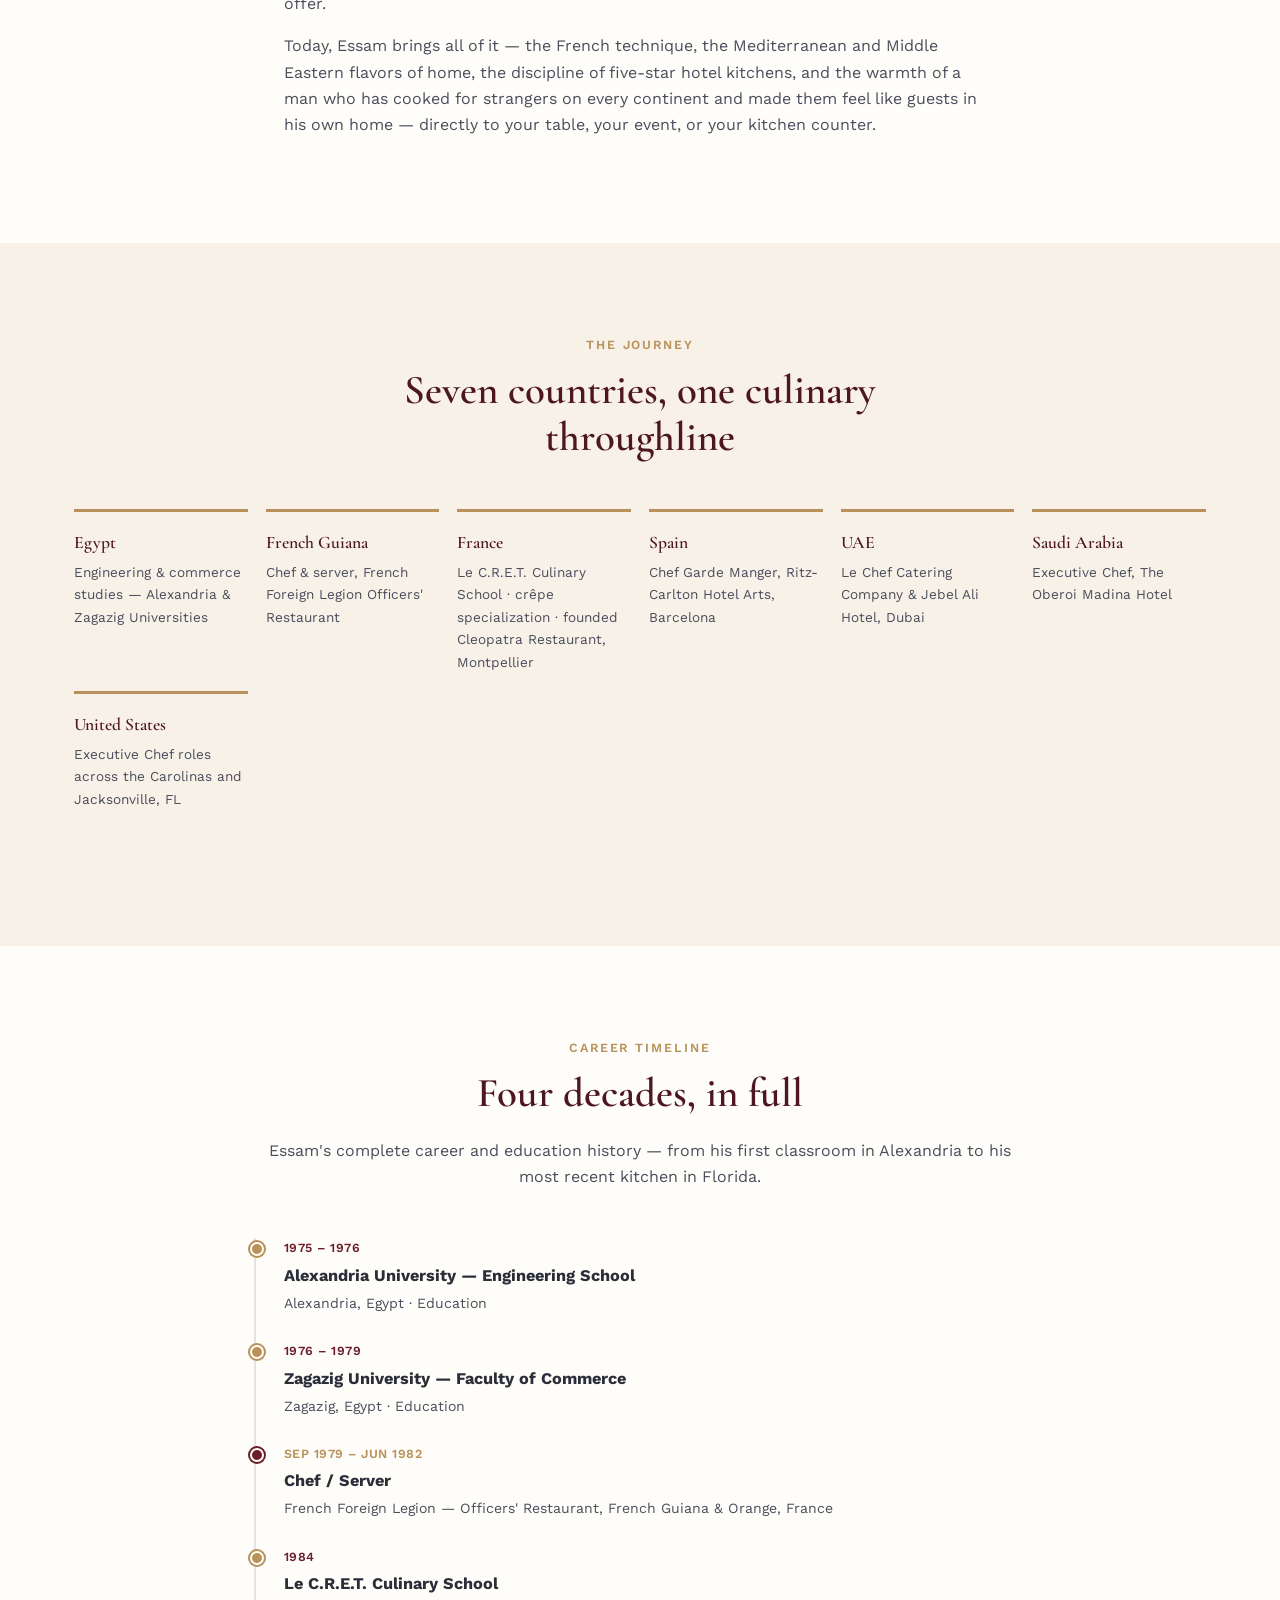
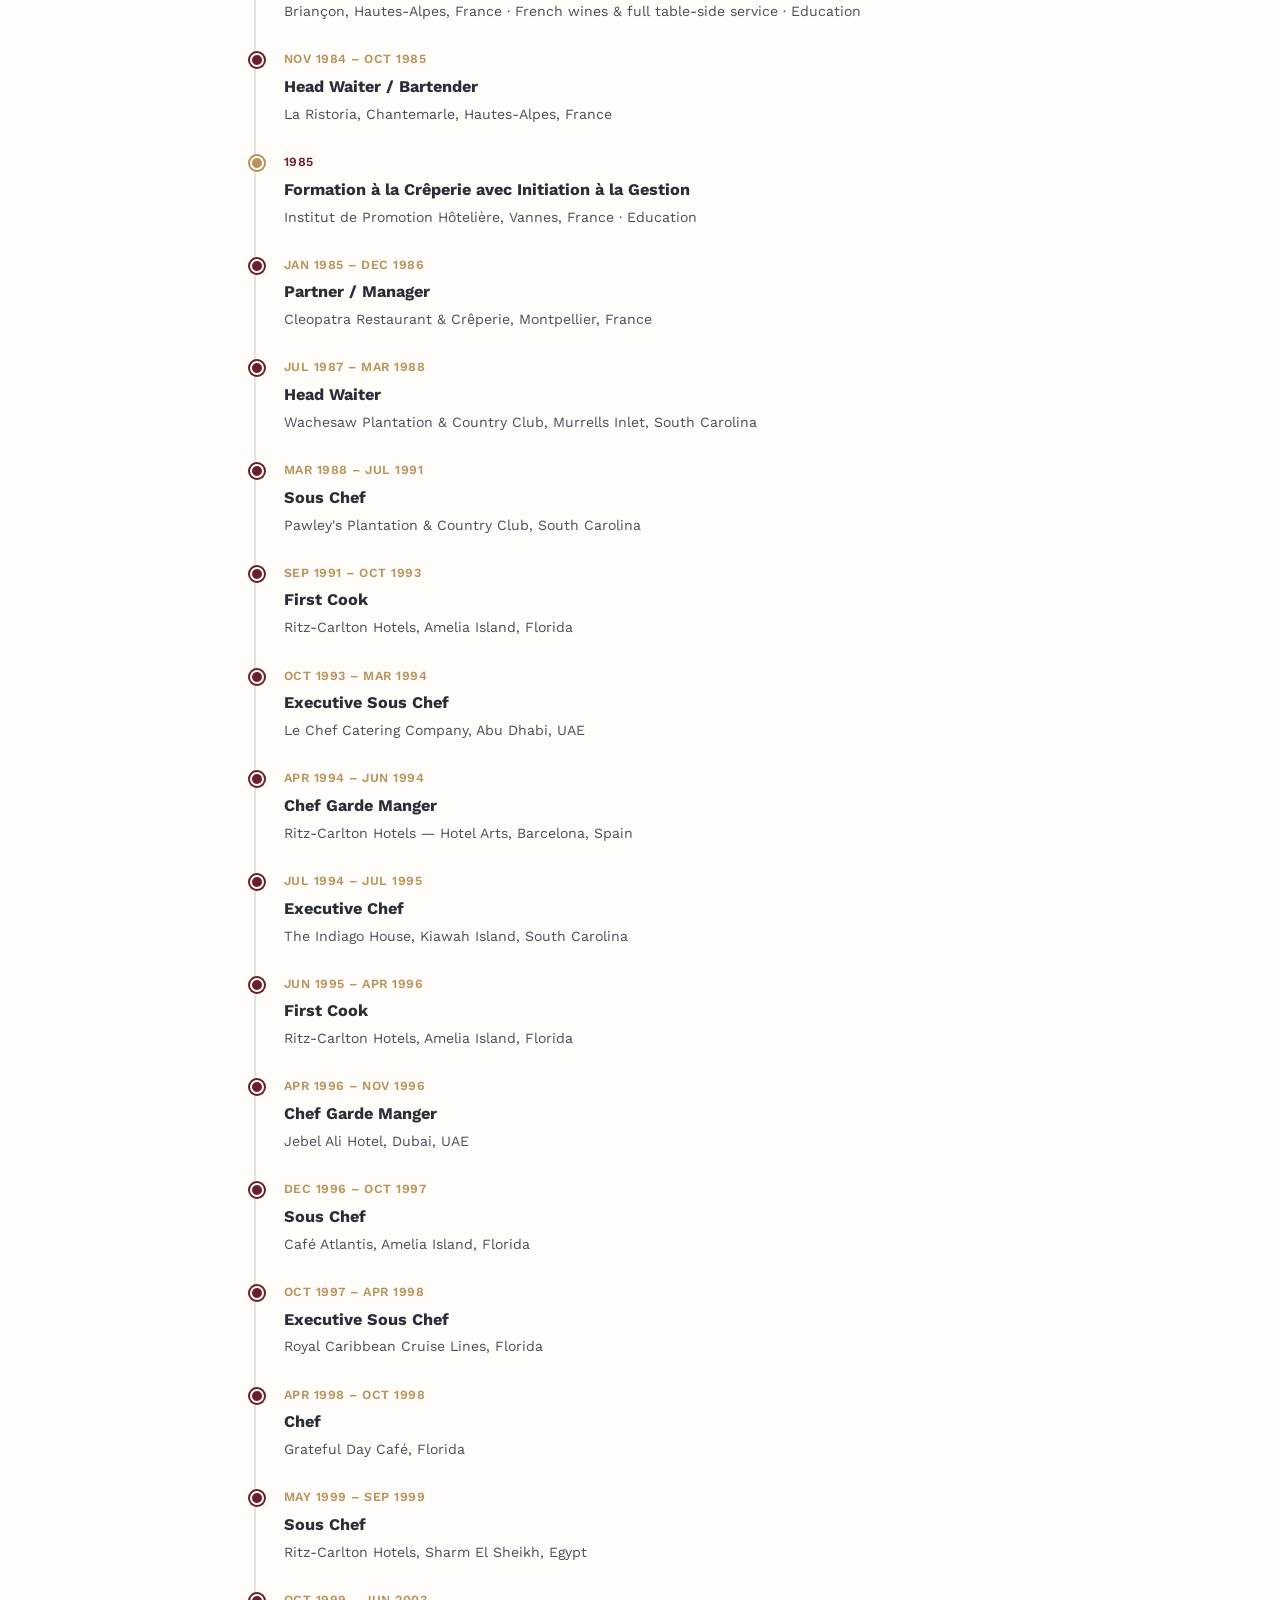
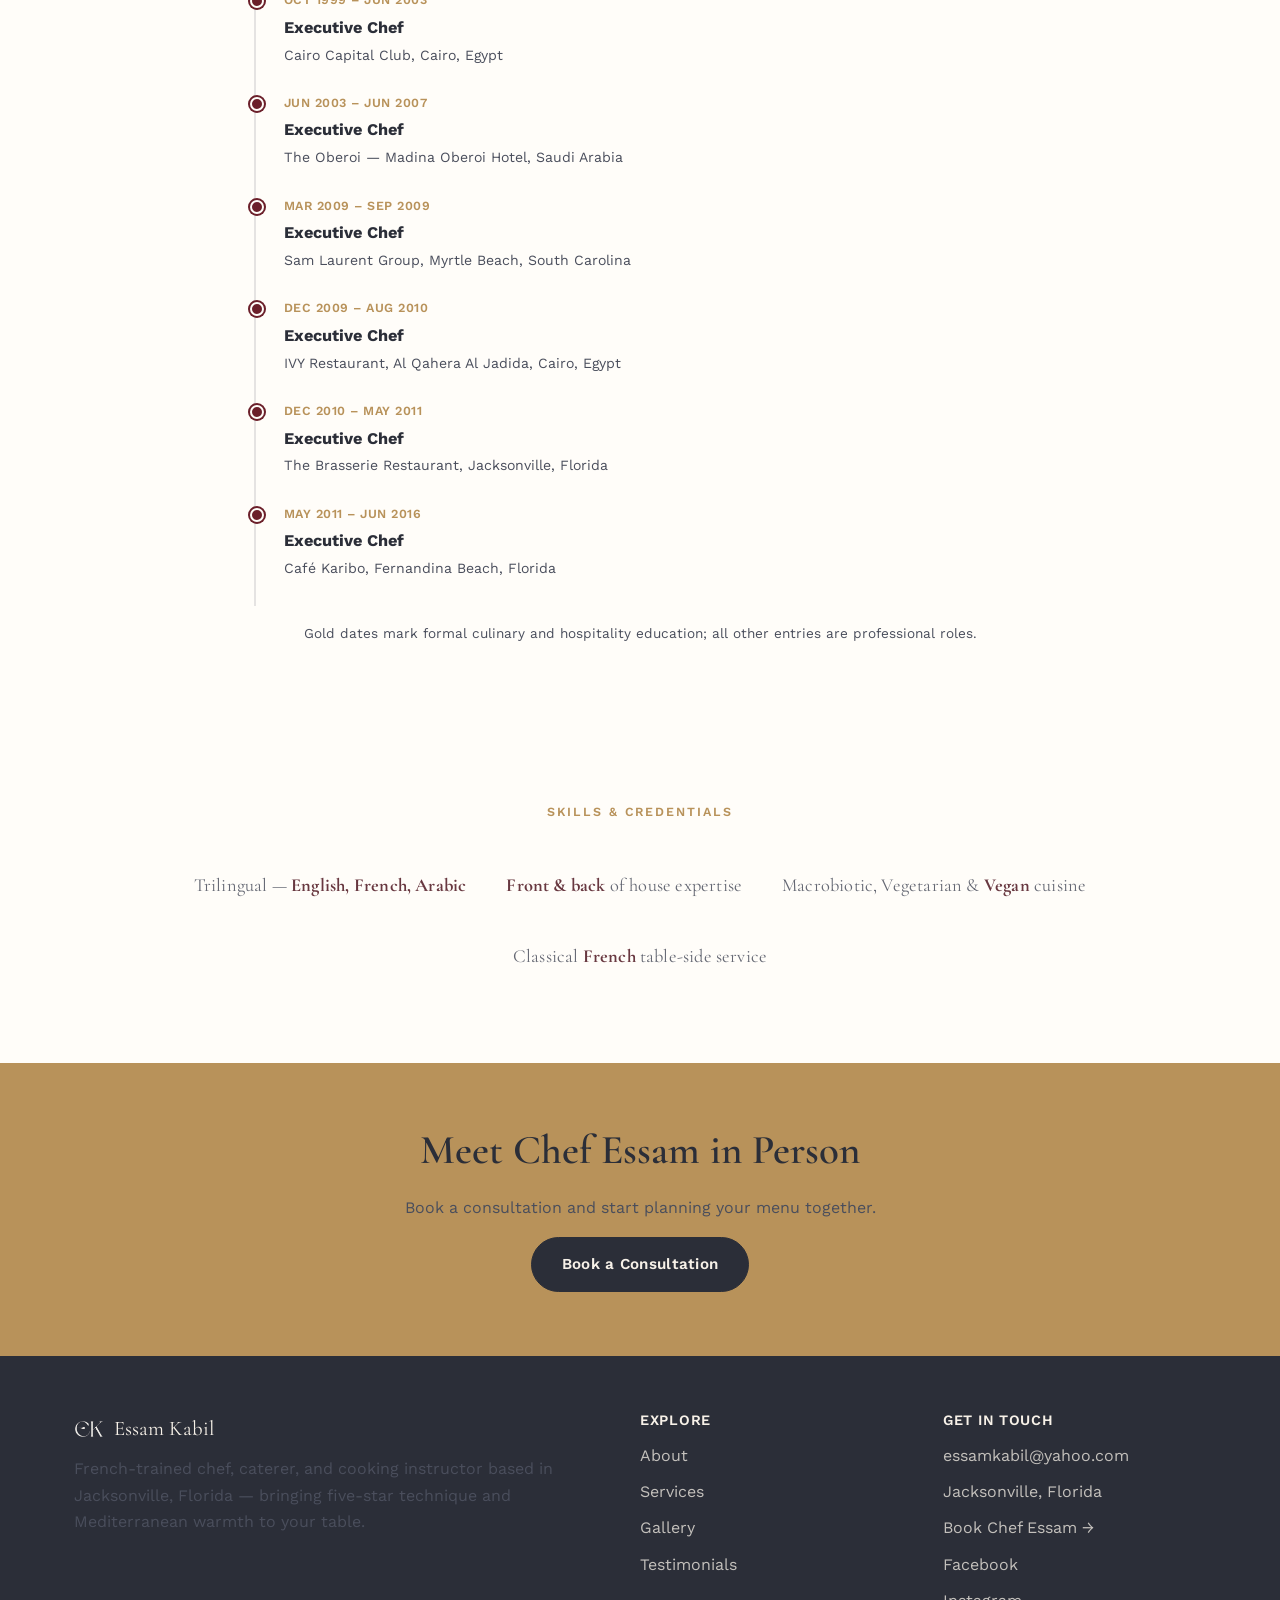
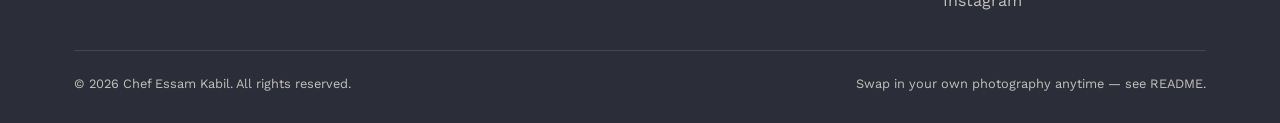
==== commit 142d7745: "Add font and logo placements" ====
--- a/about.html
+++ b/about.html
@@ -2,6 +2,7 @@
 <html lang="en">
 <head>
 <meta charset="UTF-8">
+<link rel="icon" type="image/png" href="images/favicon.png">
 <meta name="viewport" content="width=device-width, initial-scale=1.0">
 <title>About Chef Essam Kabil — A Chef Shaped by the World</title>
 <meta name="description" content="From engineering studies in Egypt to French Foreign Legion kitchens, five-star hotels, and his own restaurant in Montpellier — the story behind Chef Essam Kabil.">
@@ -13,7 +14,7 @@
 
 <header class="site-header">
   <nav class="container nav">
-    <a href="index.html" class="brand">Essam <span>Kabil</span></a>
+    <a href="index.html" class="brand"><img src="images/logo/monogram-bordeaux.png" alt="" class="brand-mark">Essam <span>Kabil</span></a>
     <ul class="nav-links">
       <li><a href="index.html">Home</a></li>
       <li><a href="about.html" class="active">About</a></li>
@@ -35,6 +36,12 @@
   </div>
 </section>
 
+<section class="section--tight section--bordeaux" style="text-align:center;">
+  <div class="container">
+    <img src="images/logo/wordmark-cream.png" alt="Essam Kabil — Culinary Artist, Est. 1979" style="max-width:600px; width:100%; margin:0 auto; display:block;">
+  </div>
+</section>
+
 <section class="section">
   <div class="container" style="max-width:760px;">
     <p>Essam Kabil's path to the kitchen didn't start in one. He began with engineering studies at Alexandria University and a degree in commerce from Zagazig University in Egypt — a practical, disciplined foundation that would later show up in how he runs a kitchen and manages an event. But it was a restless curiosity about the world that changed his direction.</p>
@@ -222,7 +229,7 @@
   <div class="container">
     <div class="footer-grid">
       <div>
-        <div class="footer-brand">Essam Kabil</div>
+        <div class="footer-brand"><img src="images/logo/monogram-cream.png" alt="" class="footer-mark">Essam Kabil</div>
         <p>French-trained chef, caterer, and cooking instructor based in Jacksonville, Florida — bringing five-star technique and Mediterranean warmth to your table.</p>
       </div>
       <div>
--- a/css/style.css
+++ b/css/style.css
@@ -1,3 +1,11 @@
+@font-face {
+  font-family: "Dream Avenue";
+  src: url("fonts/DreamAvenue-Regular.otf") format("opentype");
+  font-weight: normal;
+  font-style: normal;
+  font-display: swap;
+}
+
 /* ============================================
    Chef Essam Kabil — Design Tokens
    ============================================ */
@@ -13,7 +21,7 @@
   --charcoal-soft: #4A4E5C;
   --line: rgba(43, 46, 56, 0.12);
 
-  --font-display: "Cormorant Garamond", "Playfair Display", Georgia, serif;
+  --font-display: "Dream Avenue", "Cormorant Garamond", "Playfair Display", Georgia, serif;
   --font-body: "Work Sans", "Helvetica Neue", Arial, sans-serif;
 
   --max-width: 1180px;
@@ -131,16 +139,23 @@
 .site-header {
   position: sticky;
   top: 0;
-  z-index: 100;
+  z-index: 9000;
+  isolation: isolate;
   background: rgba(255, 253, 249, 0.94);
   backdrop-filter: blur(6px);
   border-bottom: 1px solid var(--line);
 }
+html, body {
+  overflow-x: hidden;
+  max-width: 100%;
+}
+
 .nav {
   display: flex;
   align-items: center;
   justify-content: space-between;
   height: 84px;
+  flex-wrap: nowrap;
 }
 .brand {
   font-family: var(--font-display);
@@ -148,7 +163,12 @@
   font-weight: 600;
   color: var(--bordeaux-dark);
   letter-spacing: 0.01em;
-}
+  white-space: nowrap;
+  display: flex;
+  align-items: center;
+  gap: 10px;
+}
+.brand-mark { width: 34px; height: 34px; object-fit: contain; display: block; }
 .brand span { color: var(--brass); }
 
 .nav-links {
@@ -187,6 +207,7 @@
   border: none;
   cursor: pointer;
   padding: 6px;
+  z-index: 200;
 }
 .nav-toggle span {
   width: 24px; height: 2px;
@@ -194,20 +215,34 @@
   border-radius: 2px;
 }
 
-@media (max-width: 860px) {
+/* Below 1024px there isn't comfortable room for 6 links + a name + a
+   button on one line, so we switch to the hamburger earlier than a
+   typical "phone-only" breakpoint. This covers narrowed laptop windows,
+   tablets, and phones alike. */
+@media (max-width: 1024px) {
   .nav-links {
     position: fixed;
-    inset: 84px 0 0 0;
-    background: var(--cream);
+    top: 84px;
+    left: 0;
+    right: 0;
+    bottom: 0;
+    width: 100%;
+    height: calc(100vh - 84px);
+    margin: 0;
+    background-color: var(--cream);
+    opacity: 1;
     flex-direction: column;
+    align-items: flex-start;
     justify-content: flex-start;
     padding: 40px 24px;
     gap: 26px;
     transform: translateY(-110%);
     transition: transform 0.28s ease;
+    z-index: 9999;
+    overflow-y: auto;
   }
   .nav-links.open { transform: translateY(0); }
-  .nav-toggle { display: flex; }
+  .nav-toggle { display: flex; position: relative; z-index: 10000; }
   .nav-cta { margin-left: 0; }
 }
 
@@ -270,6 +305,14 @@
   gap: 28px;
 }
 @media (max-width: 780px) { .grid-3 { grid-template-columns: 1fr; } }
+
+.grid-4 {
+  display: grid;
+  grid-template-columns: repeat(4, 1fr);
+  gap: 24px;
+}
+@media (max-width: 980px) { .grid-4 { grid-template-columns: repeat(2, 1fr); } }
+@media (max-width: 560px) { .grid-4 { grid-template-columns: 1fr; } }
 
 .icon-card {
   background: var(--cream);
@@ -589,7 +632,8 @@
 .footer-grid h4 { color: var(--ivory); font-size: 0.9rem; letter-spacing: 0.05em; text-transform: uppercase; margin-bottom: 14px; font-family: var(--font-body); }
 .footer-grid ul { list-style: none; margin: 0; padding: 0; display: flex; flex-direction: column; gap: 10px; }
 .footer-grid a:hover { color: var(--brass-light); }
-.footer-brand { font-family: var(--font-display); font-size: 1.3rem; color: var(--ivory); margin-bottom: 10px; }
+.footer-brand { font-family: var(--font-display); font-size: 1.3rem; color: var(--ivory); margin-bottom: 10px; display: flex; align-items: center; gap: 10px; }
+.footer-mark { width: 30px; height: 30px; object-fit: contain; display: block; }
 .footer-bottom {
   border-top: 1px solid rgba(247,241,232,0.12);
   padding-top: 22px;
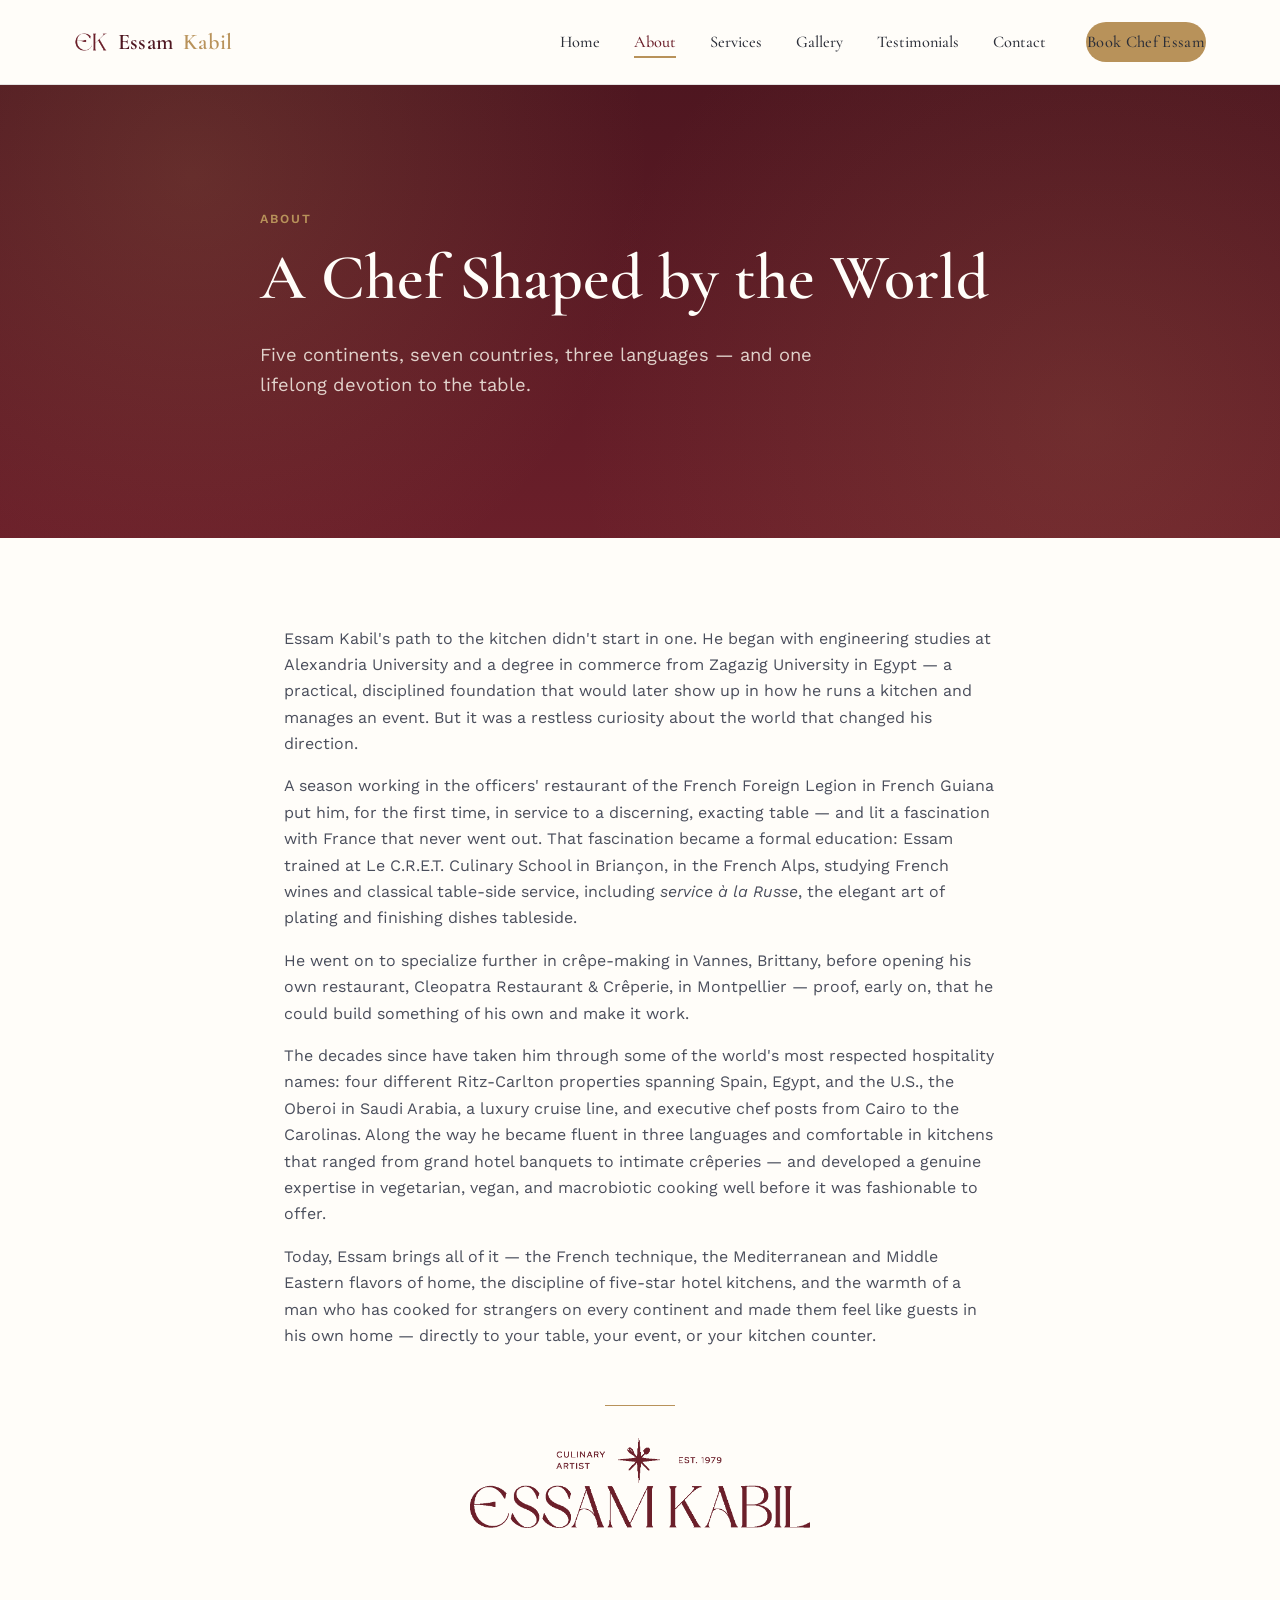
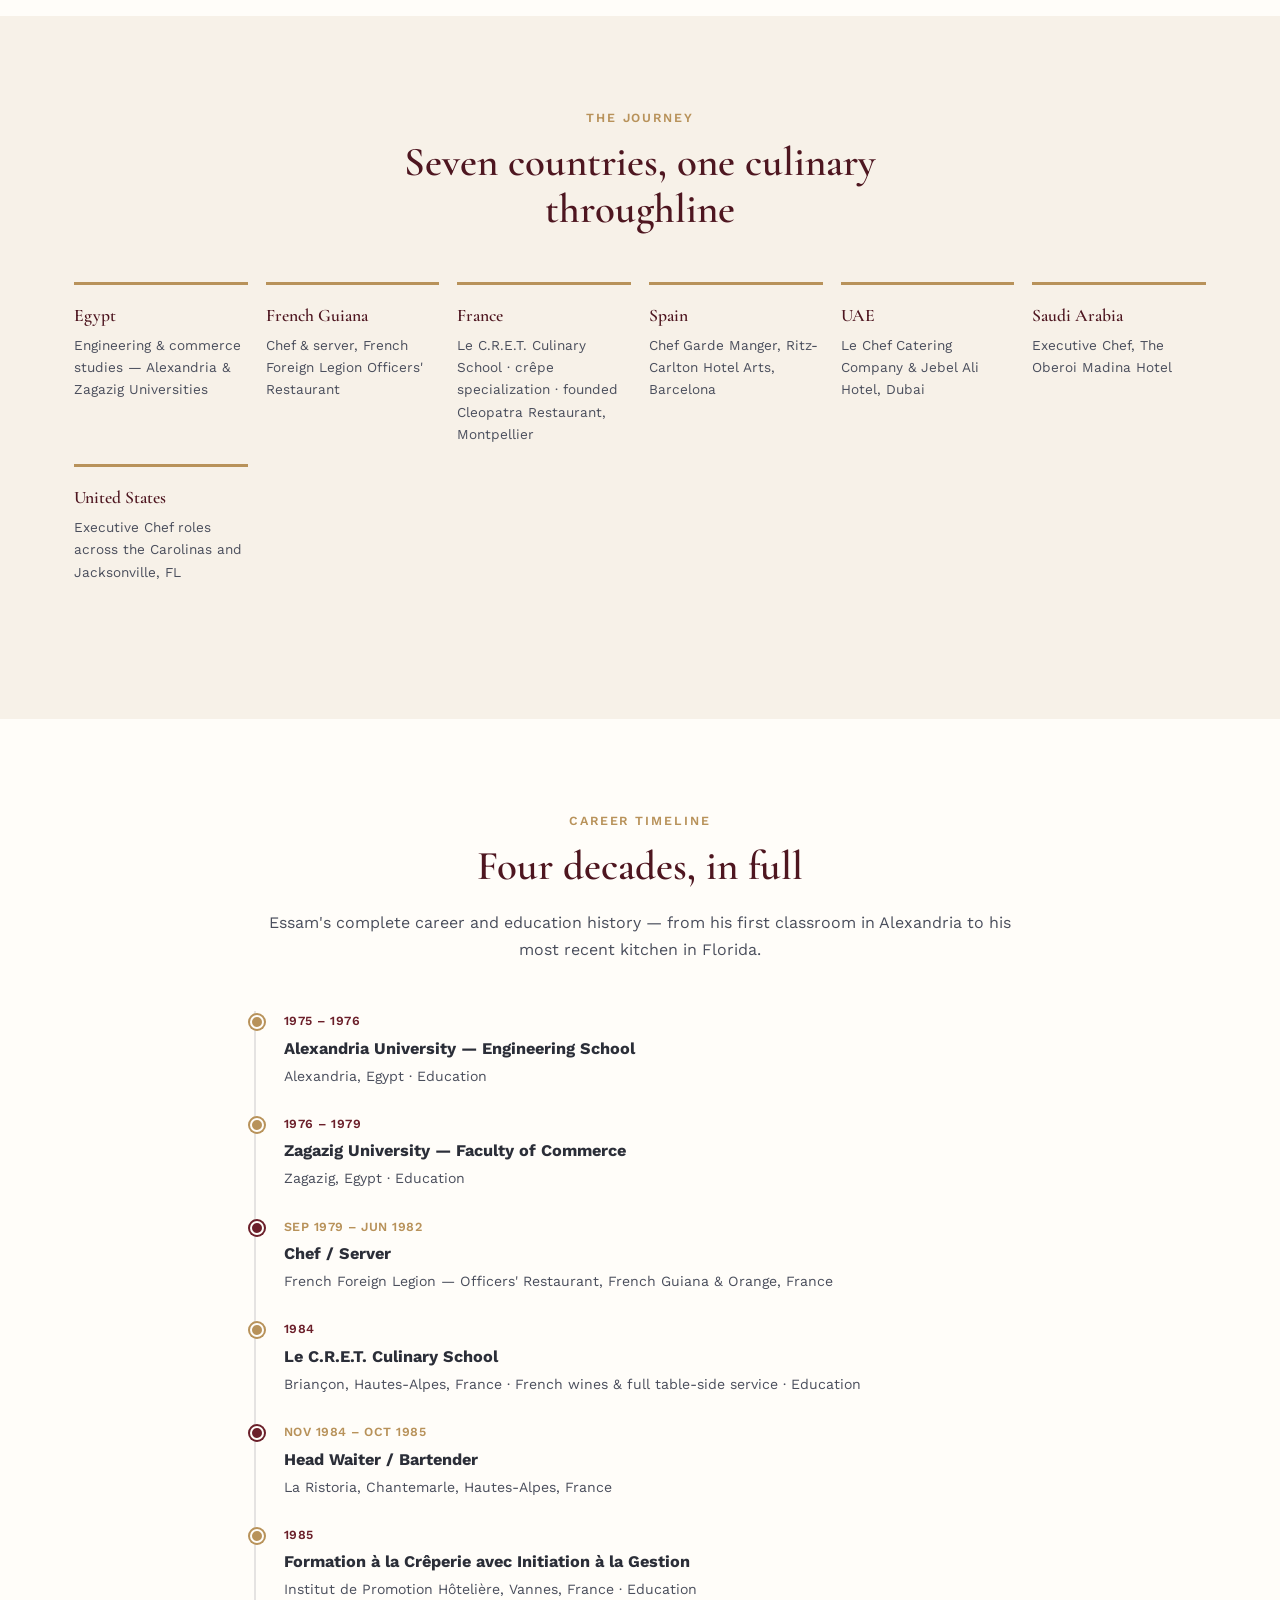
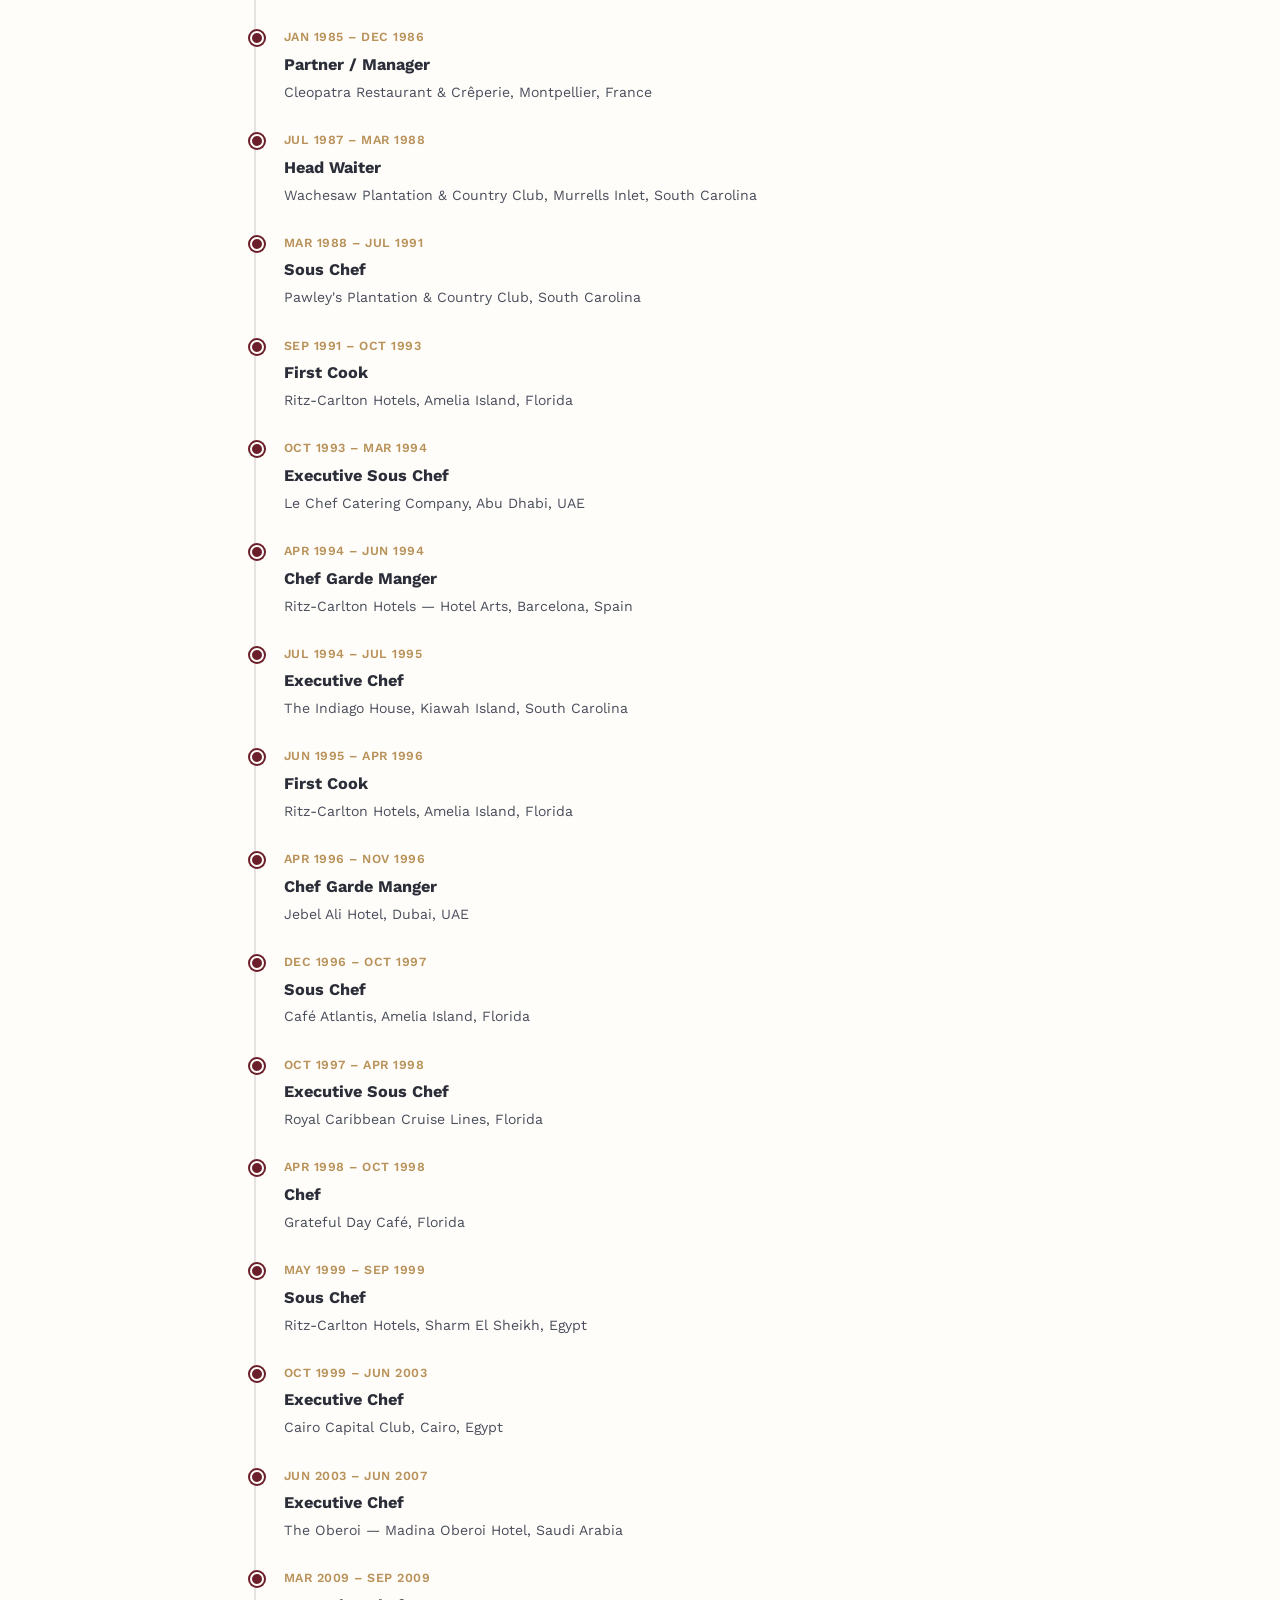
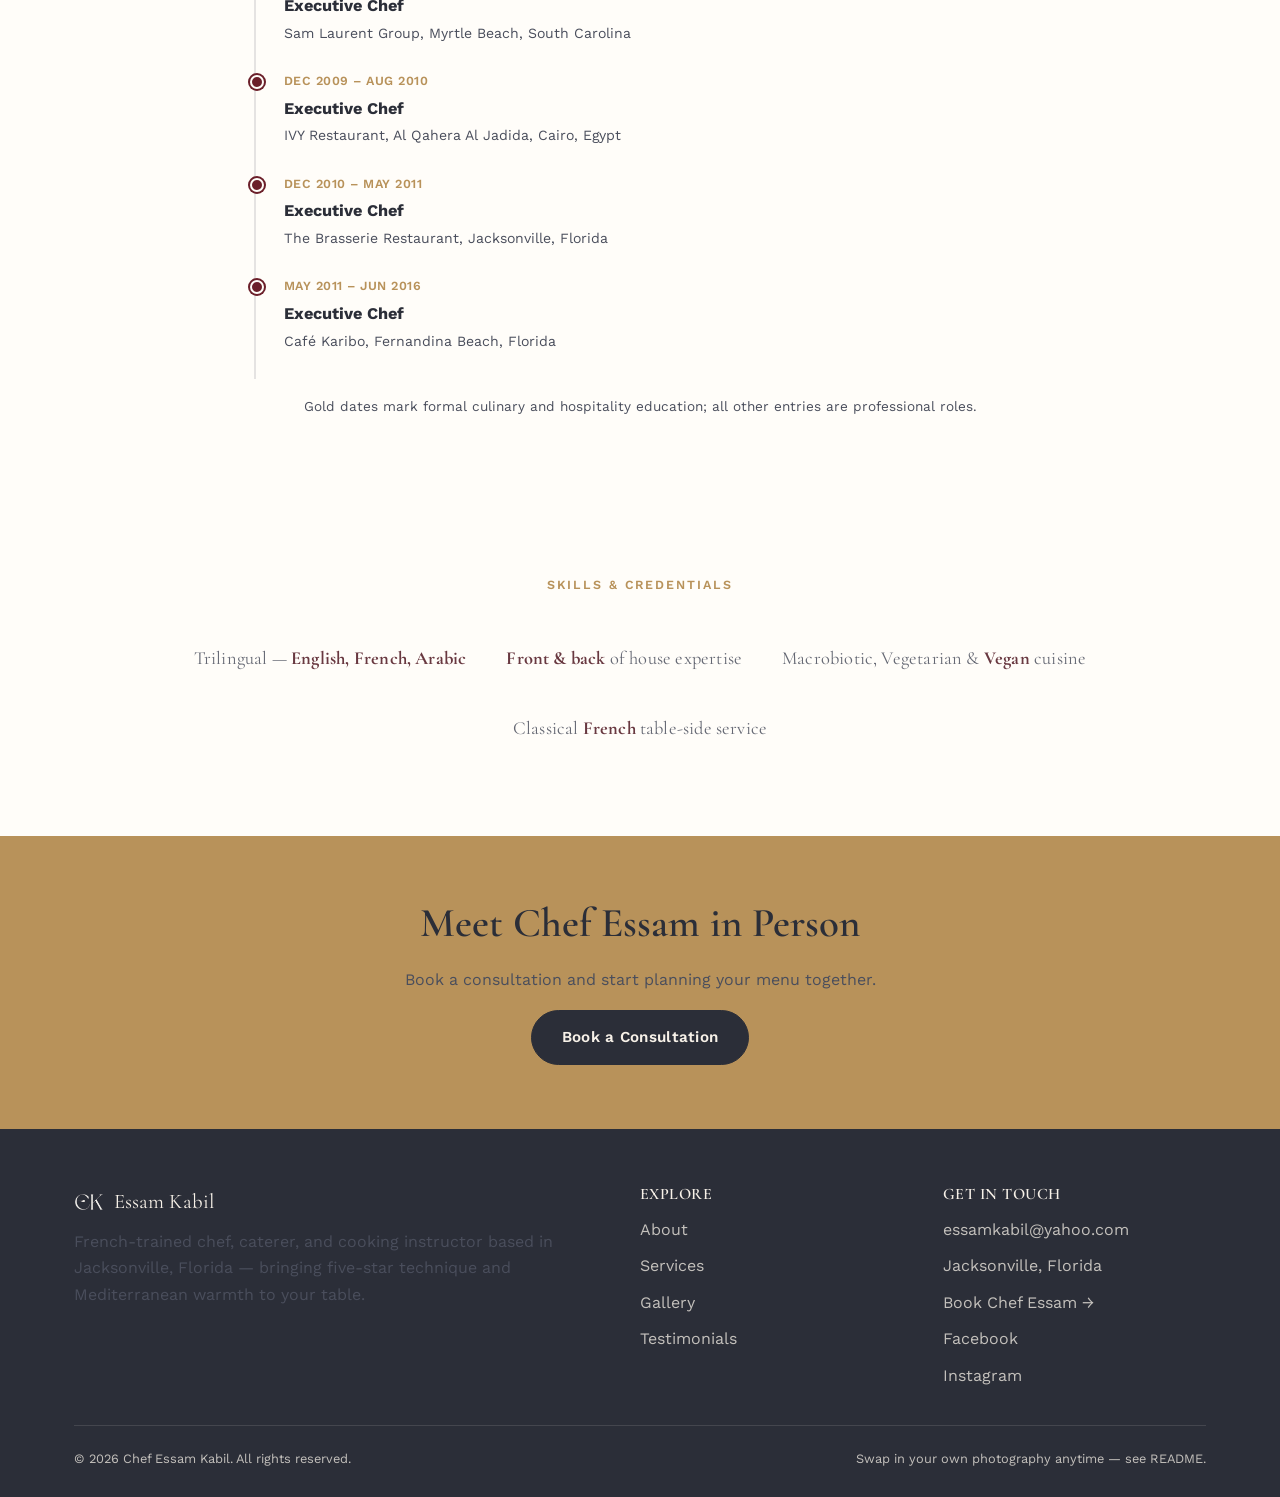
==== commit b4e5cb6b: "Add font, fix logo placement, and include Meal Prep" ====
--- a/about.html
+++ b/about.html
@@ -36,12 +36,6 @@
   </div>
 </section>
 
-<section class="section--tight section--bordeaux" style="text-align:center;">
-  <div class="container">
-    <img src="images/logo/wordmark-cream.png" alt="Essam Kabil — Culinary Artist, Est. 1979" style="max-width:600px; width:100%; margin:0 auto; display:block;">
-  </div>
-</section>
-
 <section class="section">
   <div class="container" style="max-width:760px;">
     <p>Essam Kabil's path to the kitchen didn't start in one. He began with engineering studies at Alexandria University and a degree in commerce from Zagazig University in Egypt — a practical, disciplined foundation that would later show up in how he runs a kitchen and manages an event. But it was a restless curiosity about the world that changed his direction.</p>
@@ -49,6 +43,11 @@
     <p>He went on to specialize further in crêpe-making in Vannes, Brittany, before opening his own restaurant, Cleopatra Restaurant &amp; Crêperie, in Montpellier — proof, early on, that he could build something of his own and make it work.</p>
     <p>The decades since have taken him through some of the world's most respected hospitality names: four different Ritz-Carlton properties spanning Spain, Egypt, and the U.S., the Oberoi in Saudi Arabia, a luxury cruise line, and executive chef posts from Cairo to the Carolinas. Along the way he became fluent in three languages and comfortable in kitchens that ranged from grand hotel banquets to intimate crêperies — and developed a genuine expertise in vegetarian, vegan, and macrobiotic cooking well before it was fashionable to offer.</p>
     <p>Today, Essam brings all of it — the French technique, the Mediterranean and Middle Eastern flavors of home, the discipline of five-star hotel kitchens, and the warmth of a man who has cooked for strangers on every continent and made them feel like guests in his own home — directly to your table, your event, or your kitchen counter.</p>
+
+    <div style="text-align:center; margin-top:56px;">
+      <div style="width:70px; height:1px; background:var(--brass); margin:0 auto 32px;"></div>
+      <img src="images/logo/signature-mark-bordeaux.png" alt="Essam Kabil — Culinary Artist, Est. 1979" style="max-width:340px; width:100%; margin:0 auto; display:block;">
+    </div>
   </div>
 </section>
 
--- a/css/style.css
+++ b/css/style.css
@@ -180,7 +180,8 @@
   padding: 0;
 }
 .nav-links a {
-  font-size: 0.92rem;
+  font-family: var(--font-display);
+  font-size: 1.02rem;
   font-weight: 500;
   color: var(--charcoal);
   position: relative;
@@ -629,7 +630,7 @@
   margin-bottom: 36px;
 }
 @media (max-width: 700px) { .footer-grid { grid-template-columns: 1fr; gap: 28px; } }
-.footer-grid h4 { color: var(--ivory); font-size: 0.9rem; letter-spacing: 0.05em; text-transform: uppercase; margin-bottom: 14px; font-family: var(--font-body); }
+.footer-grid h4 { color: var(--ivory); font-size: 1rem; letter-spacing: 0.03em; text-transform: uppercase; margin-bottom: 14px; font-family: var(--font-display); }
 .footer-grid ul { list-style: none; margin: 0; padding: 0; display: flex; flex-direction: column; gap: 10px; }
 .footer-grid a:hover { color: var(--brass-light); }
 .footer-brand { font-family: var(--font-display); font-size: 1.3rem; color: var(--ivory); margin-bottom: 10px; display: flex; align-items: center; gap: 10px; }
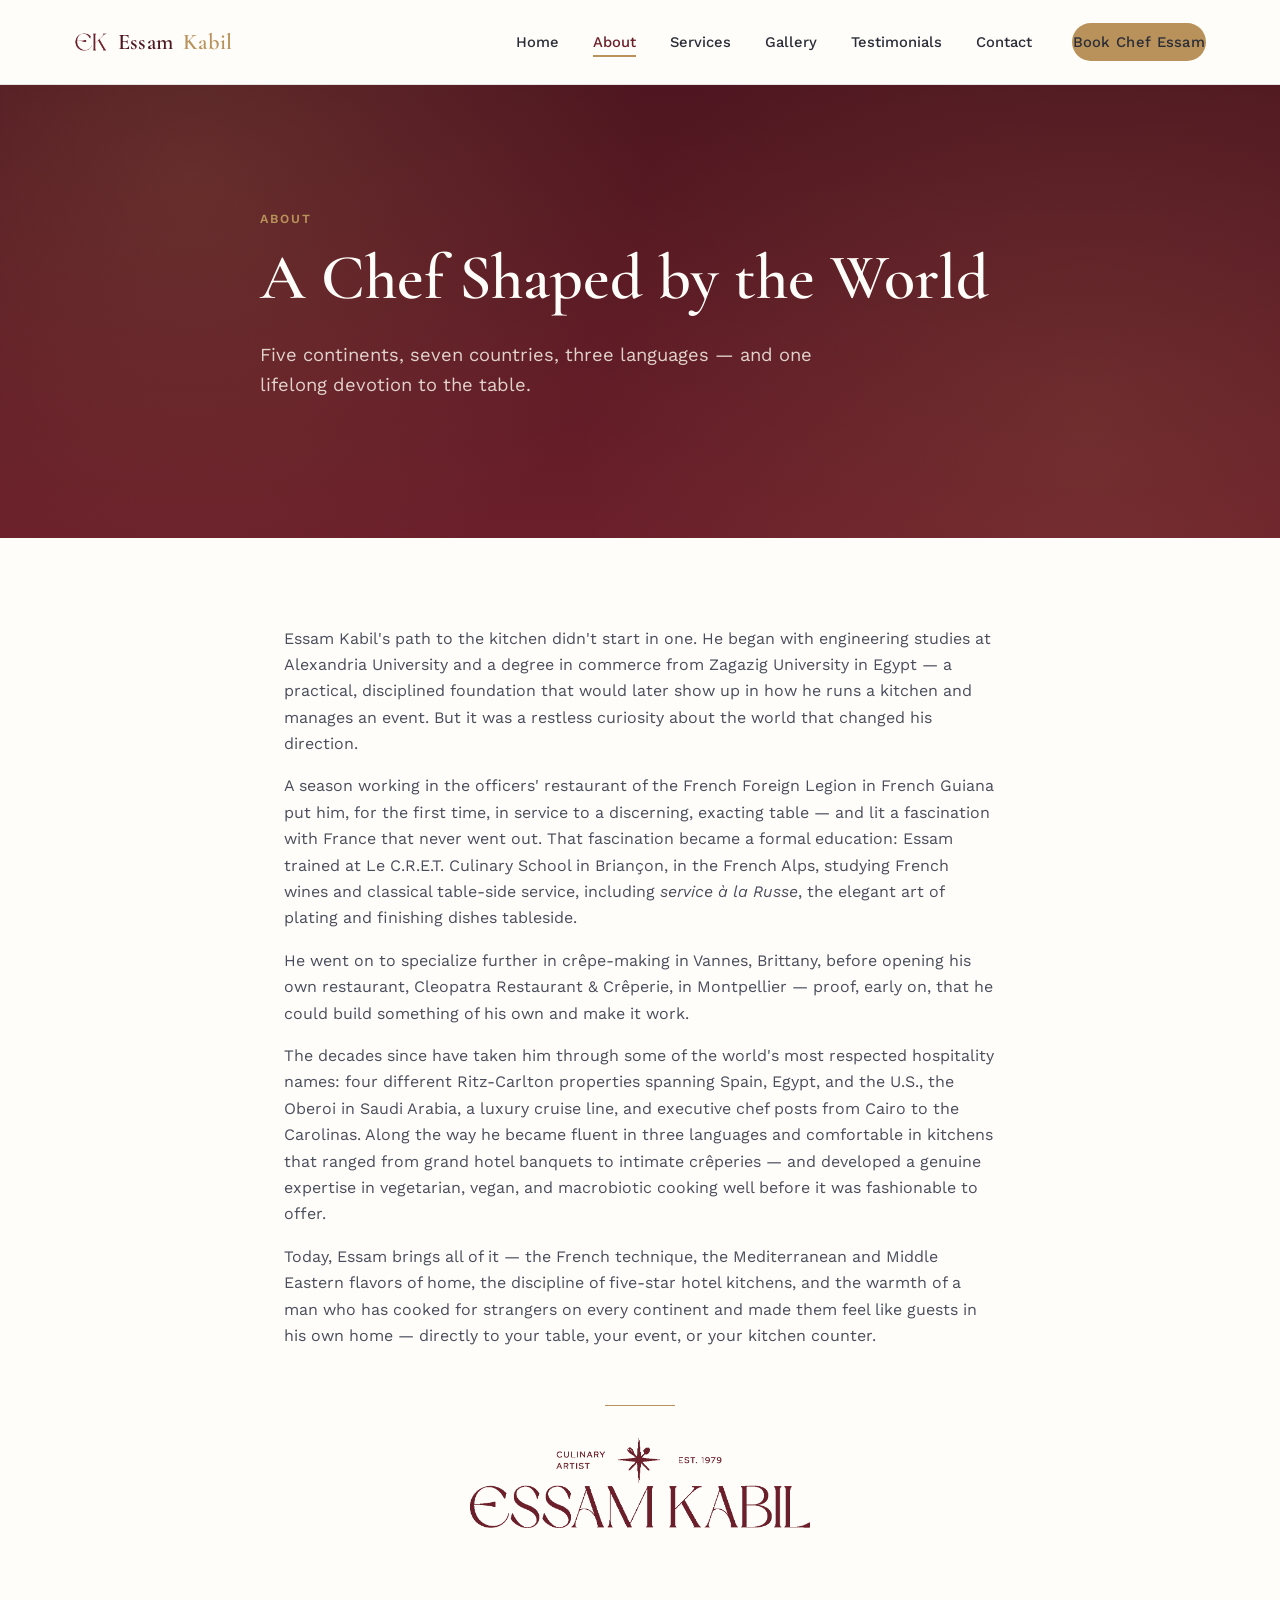
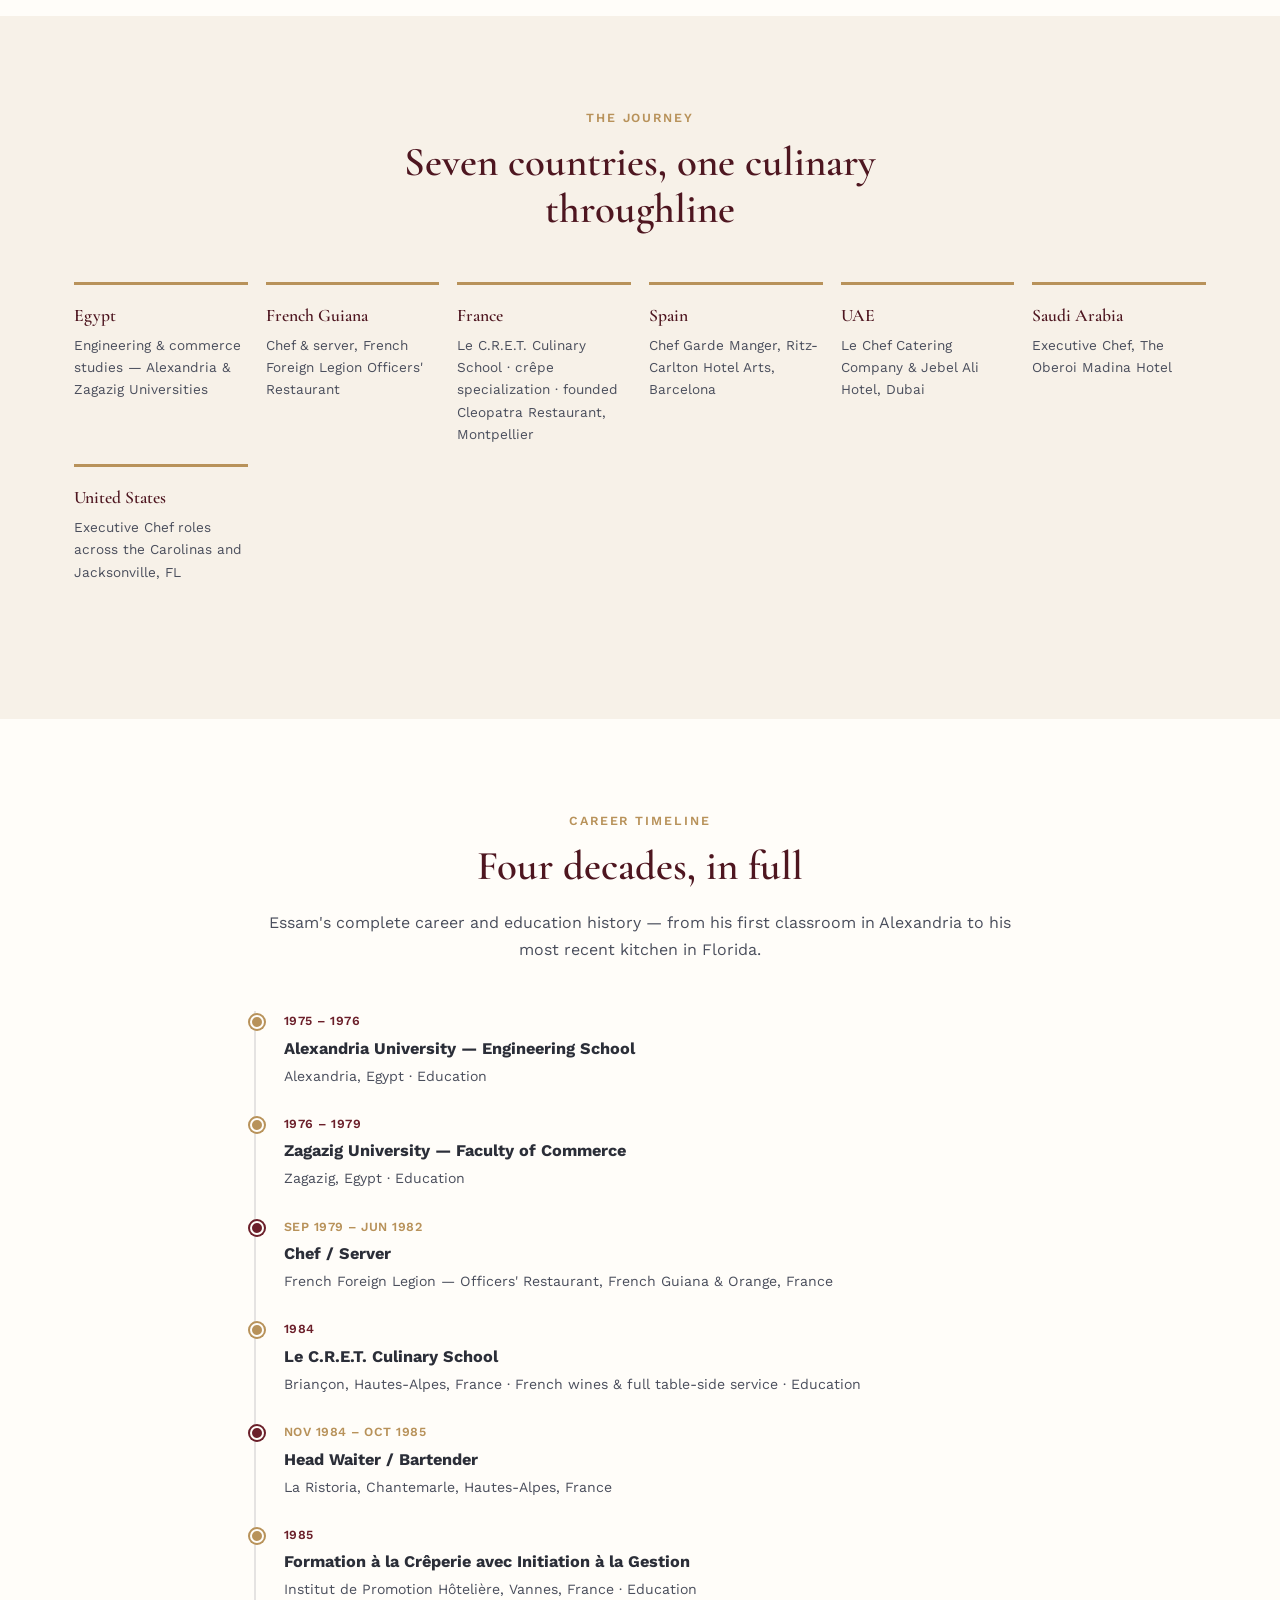
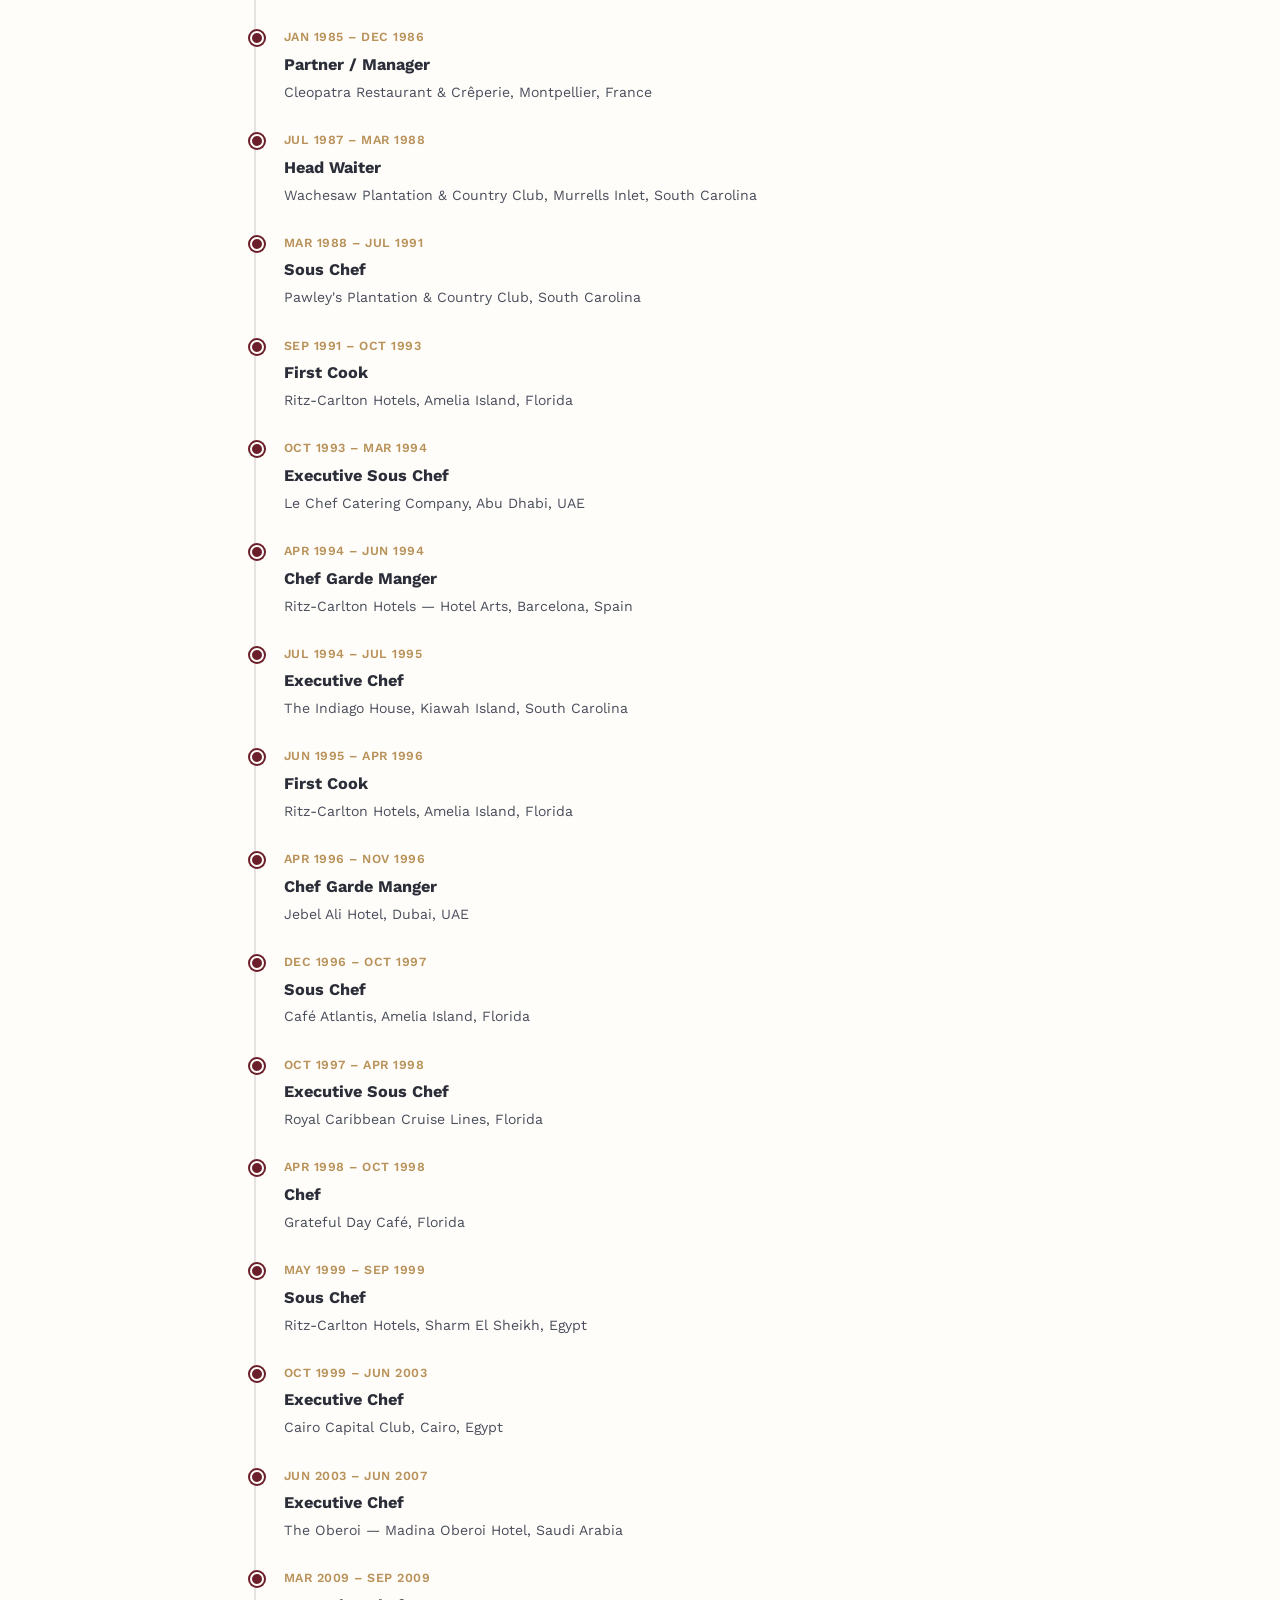
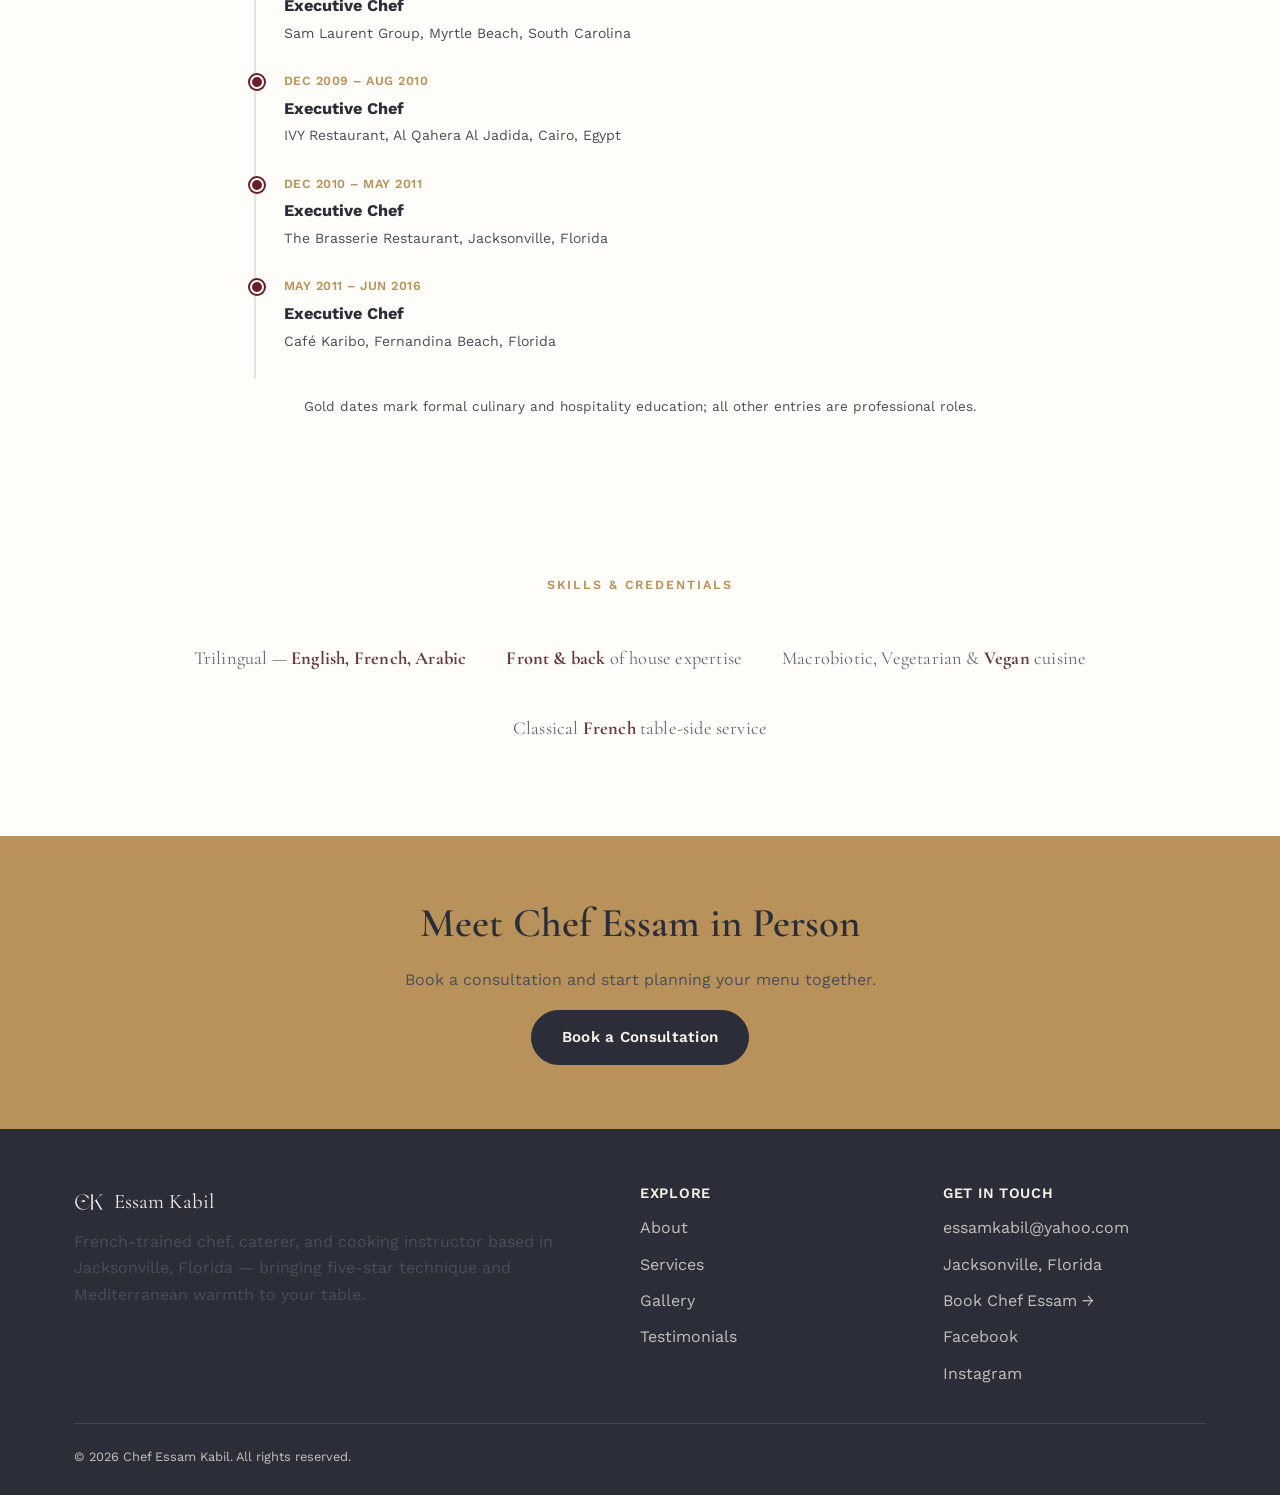
==== commit 78c994fb: "Reverting fonts and adding Menus" ====
--- a/about.html
+++ b/about.html
@@ -253,7 +253,6 @@
     </div>
     <div class="footer-bottom">
       <span>© 2026 Chef Essam Kabil. All rights reserved.</span>
-      <span>Swap in your own photography anytime — see README.</span>
     </div>
   </div>
 </footer>
--- a/css/style.css
+++ b/css/style.css
@@ -1,11 +1,3 @@
-@font-face {
-  font-family: "Dream Avenue";
-  src: url("fonts/DreamAvenue-Regular.otf") format("opentype");
-  font-weight: normal;
-  font-style: normal;
-  font-display: swap;
-}
-
 /* ============================================
    Chef Essam Kabil — Design Tokens
    ============================================ */
@@ -21,7 +13,7 @@
   --charcoal-soft: #4A4E5C;
   --line: rgba(43, 46, 56, 0.12);
 
-  --font-display: "Dream Avenue", "Cormorant Garamond", "Playfair Display", Georgia, serif;
+  --font-display: "Cormorant Garamond", "Playfair Display", Georgia, serif;
   --font-body: "Work Sans", "Helvetica Neue", Arial, sans-serif;
 
   --max-width: 1180px;
@@ -180,8 +172,7 @@
   padding: 0;
 }
 .nav-links a {
-  font-family: var(--font-display);
-  font-size: 1.02rem;
+  font-size: 0.92rem;
   font-weight: 500;
   color: var(--charcoal);
   position: relative;
@@ -476,6 +467,70 @@
 }
 
 /* ============================================
+   Sample Menus (Services page)
+   ============================================ */
+.menus-grid {
+  display: grid;
+  grid-template-columns: repeat(2, 1fr);
+  gap: 40px;
+  margin-top: 8px;
+}
+@media (max-width: 860px) { .menus-grid { grid-template-columns: 1fr; } }
+
+.menu-frame {
+  border: 2px solid var(--brass);
+  padding: 7px;
+  height: 100%;
+}
+.menu-frame-inner {
+  border: 1px solid var(--bordeaux);
+  padding: 48px 34px;
+  text-align: center;
+  background: var(--cream);
+  height: 100%;
+}
+.menu-name {
+  font-family: var(--font-display);
+  font-size: 1.5rem;
+  font-weight: 600;
+  color: var(--bordeaux-dark);
+  letter-spacing: 0.1em;
+  text-transform: uppercase;
+}
+.menu-ornament {
+  color: var(--brass);
+  font-size: 0.85rem;
+  margin: 14px 0 30px;
+  letter-spacing: 0.3em;
+}
+.menu-course-label {
+  font-size: 0.72rem;
+  font-weight: 600;
+  letter-spacing: 0.2em;
+  text-transform: uppercase;
+  color: var(--brass);
+  margin: 30px 0 16px;
+}
+.menu-course-label:first-of-type { margin-top: 0; }
+.menu-dish { margin-bottom: 22px; }
+.menu-dish:last-child { margin-bottom: 0; }
+.menu-dish-name {
+  font-family: var(--font-display);
+  font-size: 1.25rem;
+  font-weight: 600;
+  color: var(--charcoal);
+  margin-bottom: 7px;
+}
+.menu-dish-desc {
+  font-size: 0.9rem;
+  font-style: italic;
+  color: var(--charcoal-soft);
+  line-height: 1.55;
+  max-width: 320px;
+  margin: 0 auto;
+}
+
+/* ============================================
    Forms
    ============================================ */
 .form-card {
@@ -630,7 +685,7 @@
   margin-bottom: 36px;
 }
 @media (max-width: 700px) { .footer-grid { grid-template-columns: 1fr; gap: 28px; } }
-.footer-grid h4 { color: var(--ivory); font-size: 1rem; letter-spacing: 0.03em; text-transform: uppercase; margin-bottom: 14px; font-family: var(--font-display); }
+.footer-grid h4 { color: var(--ivory); font-size: 0.9rem; letter-spacing: 0.05em; text-transform: uppercase; margin-bottom: 14px; font-family: var(--font-body); }
 .footer-grid ul { list-style: none; margin: 0; padding: 0; display: flex; flex-direction: column; gap: 10px; }
 .footer-grid a:hover { color: var(--brass-light); }
 .footer-brand { font-family: var(--font-display); font-size: 1.3rem; color: var(--ivory); margin-bottom: 10px; display: flex; align-items: center; gap: 10px; }
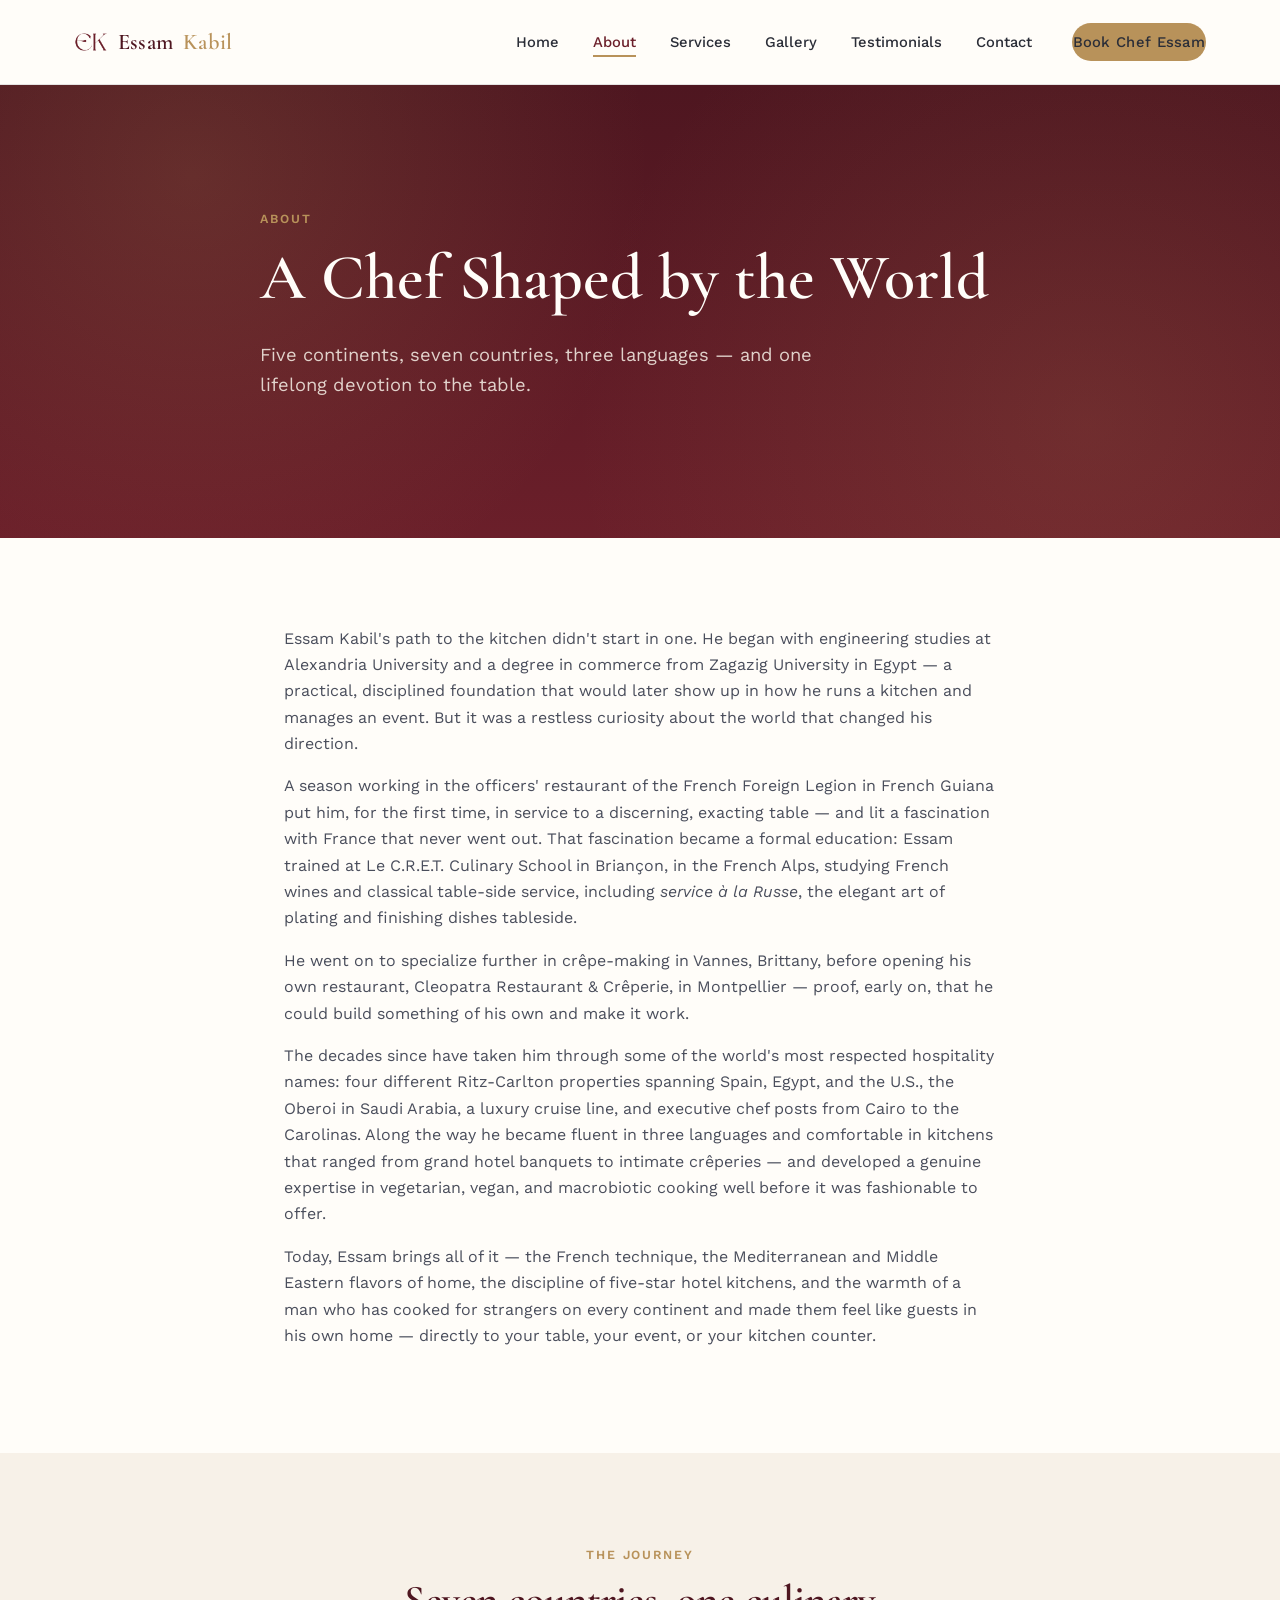
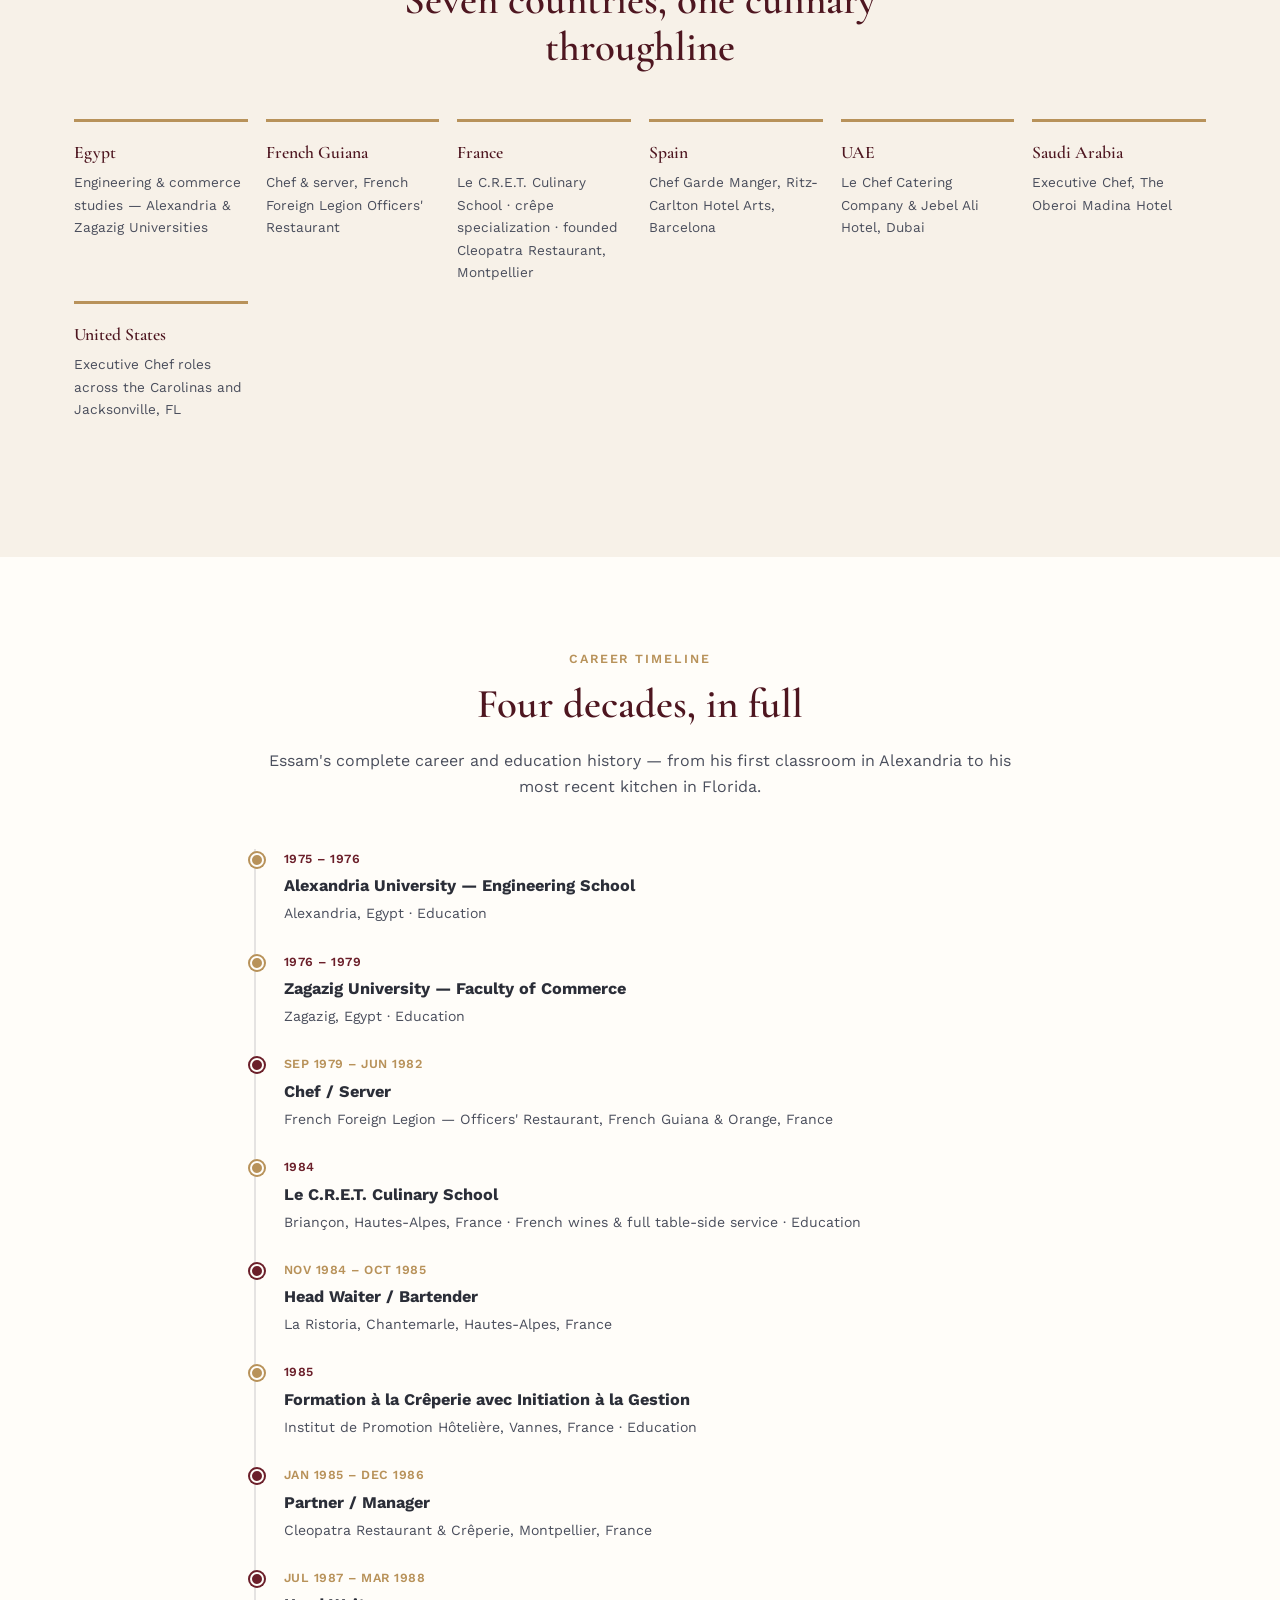
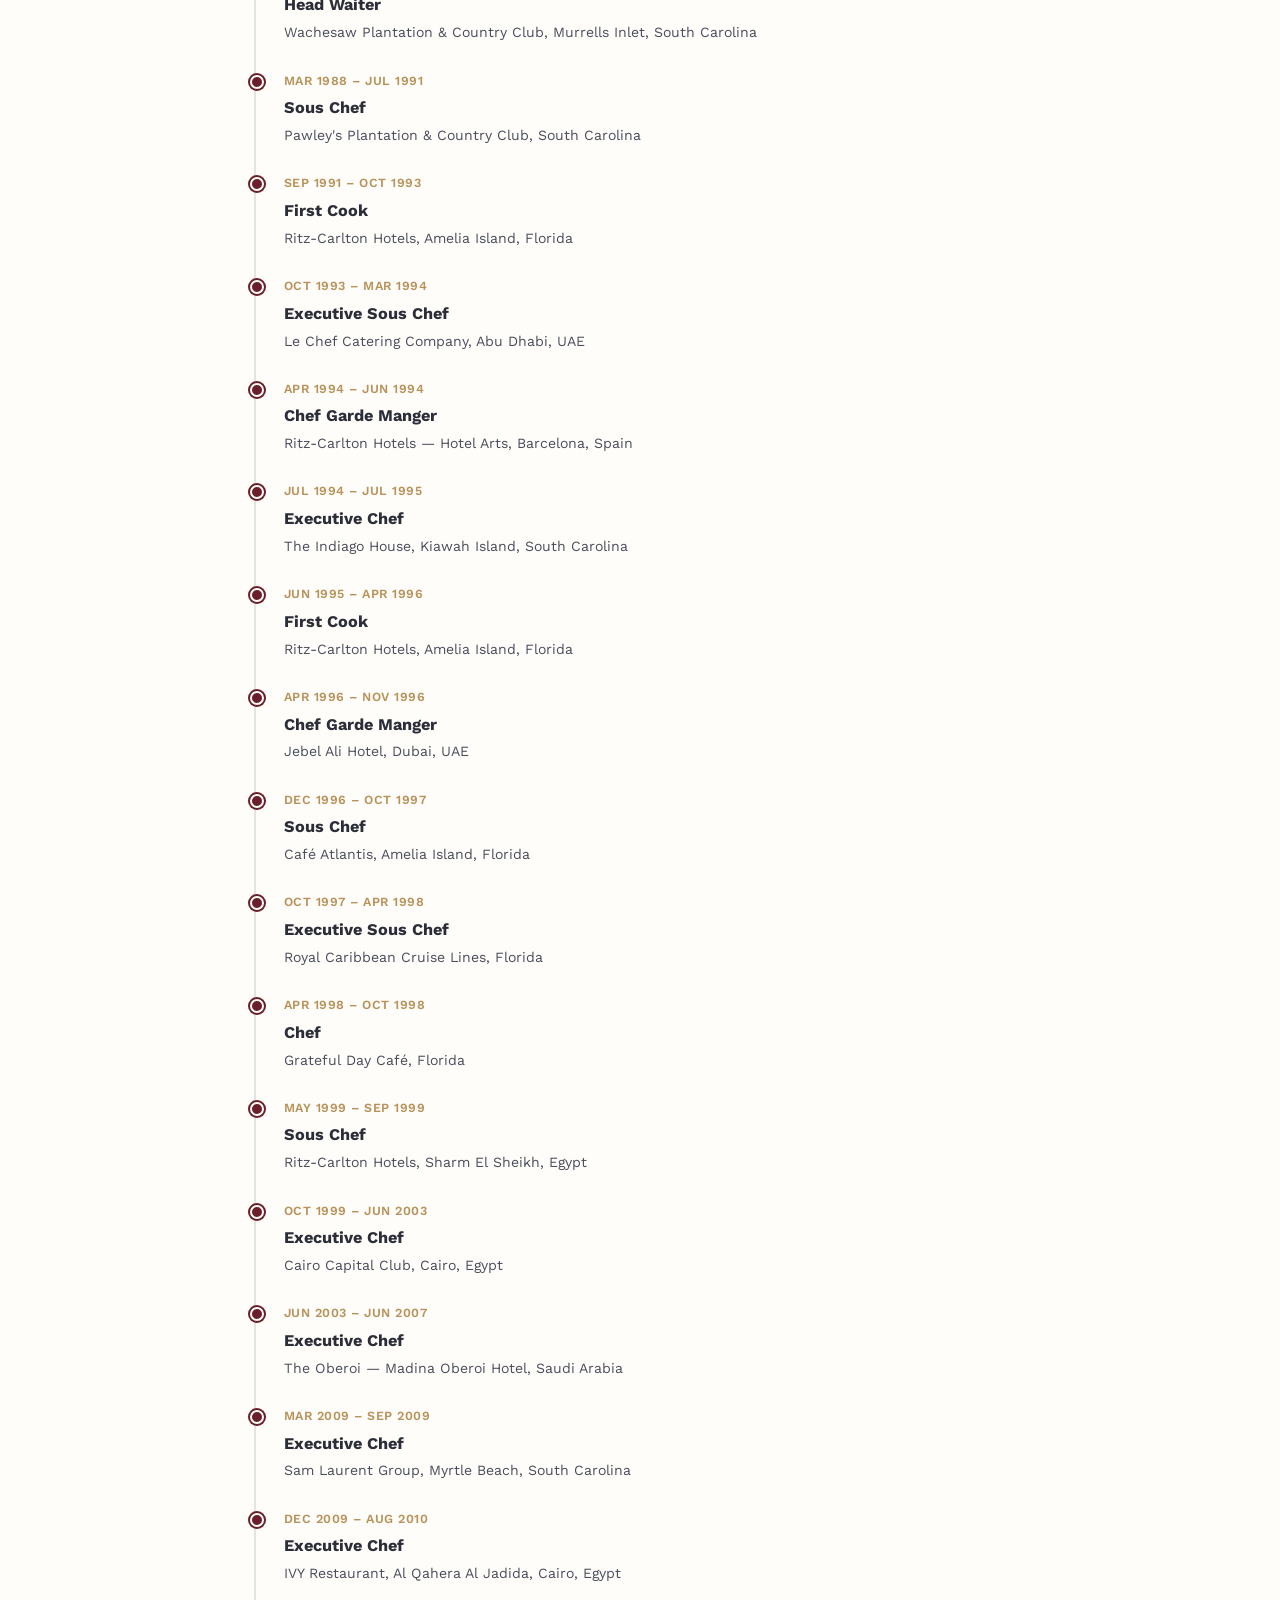
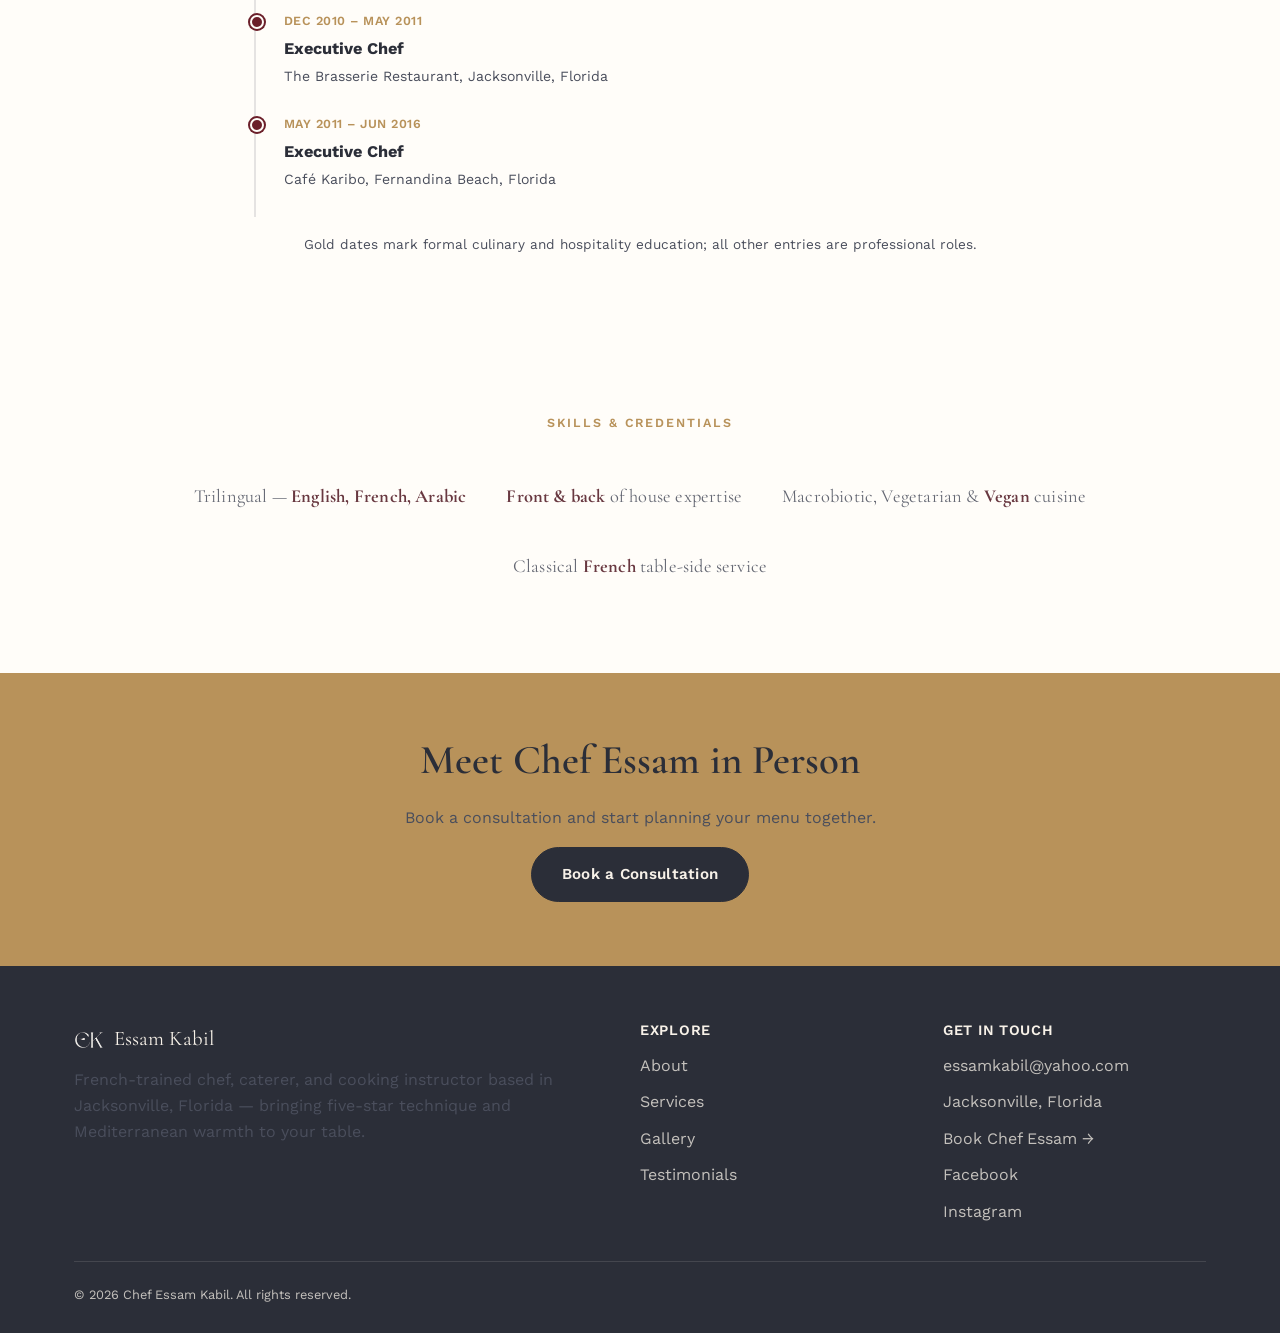
==== commit 1f479fd7: "Update about.html" ====
--- a/about.html
+++ b/about.html
@@ -43,11 +43,6 @@
     <p>He went on to specialize further in crêpe-making in Vannes, Brittany, before opening his own restaurant, Cleopatra Restaurant &amp; Crêperie, in Montpellier — proof, early on, that he could build something of his own and make it work.</p>
     <p>The decades since have taken him through some of the world's most respected hospitality names: four different Ritz-Carlton properties spanning Spain, Egypt, and the U.S., the Oberoi in Saudi Arabia, a luxury cruise line, and executive chef posts from Cairo to the Carolinas. Along the way he became fluent in three languages and comfortable in kitchens that ranged from grand hotel banquets to intimate crêperies — and developed a genuine expertise in vegetarian, vegan, and macrobiotic cooking well before it was fashionable to offer.</p>
     <p>Today, Essam brings all of it — the French technique, the Mediterranean and Middle Eastern flavors of home, the discipline of five-star hotel kitchens, and the warmth of a man who has cooked for strangers on every continent and made them feel like guests in his own home — directly to your table, your event, or your kitchen counter.</p>
-
-    <div style="text-align:center; margin-top:56px;">
-      <div style="width:70px; height:1px; background:var(--brass); margin:0 auto 32px;"></div>
-      <img src="images/logo/signature-mark-bordeaux.png" alt="Essam Kabil — Culinary Artist, Est. 1979" style="max-width:340px; width:100%; margin:0 auto; display:block;">
-    </div>
   </div>
 </section>
 
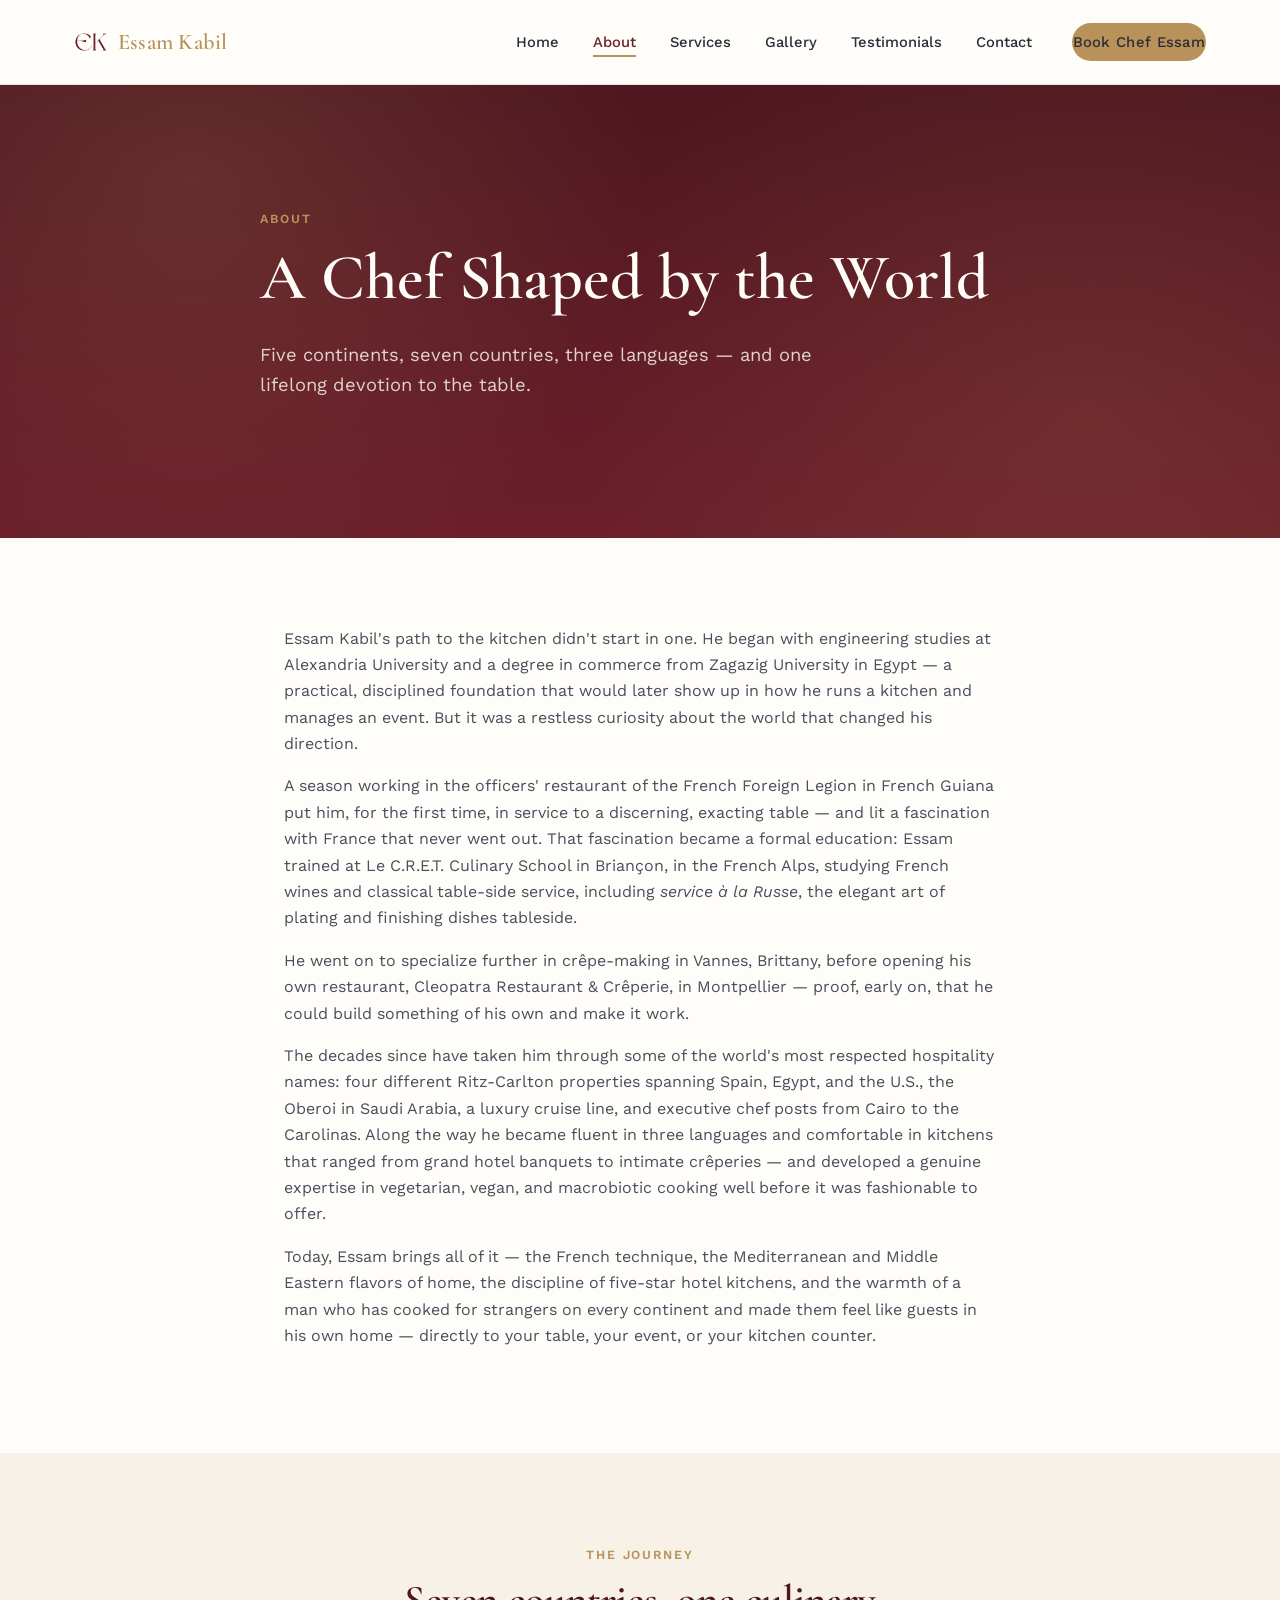
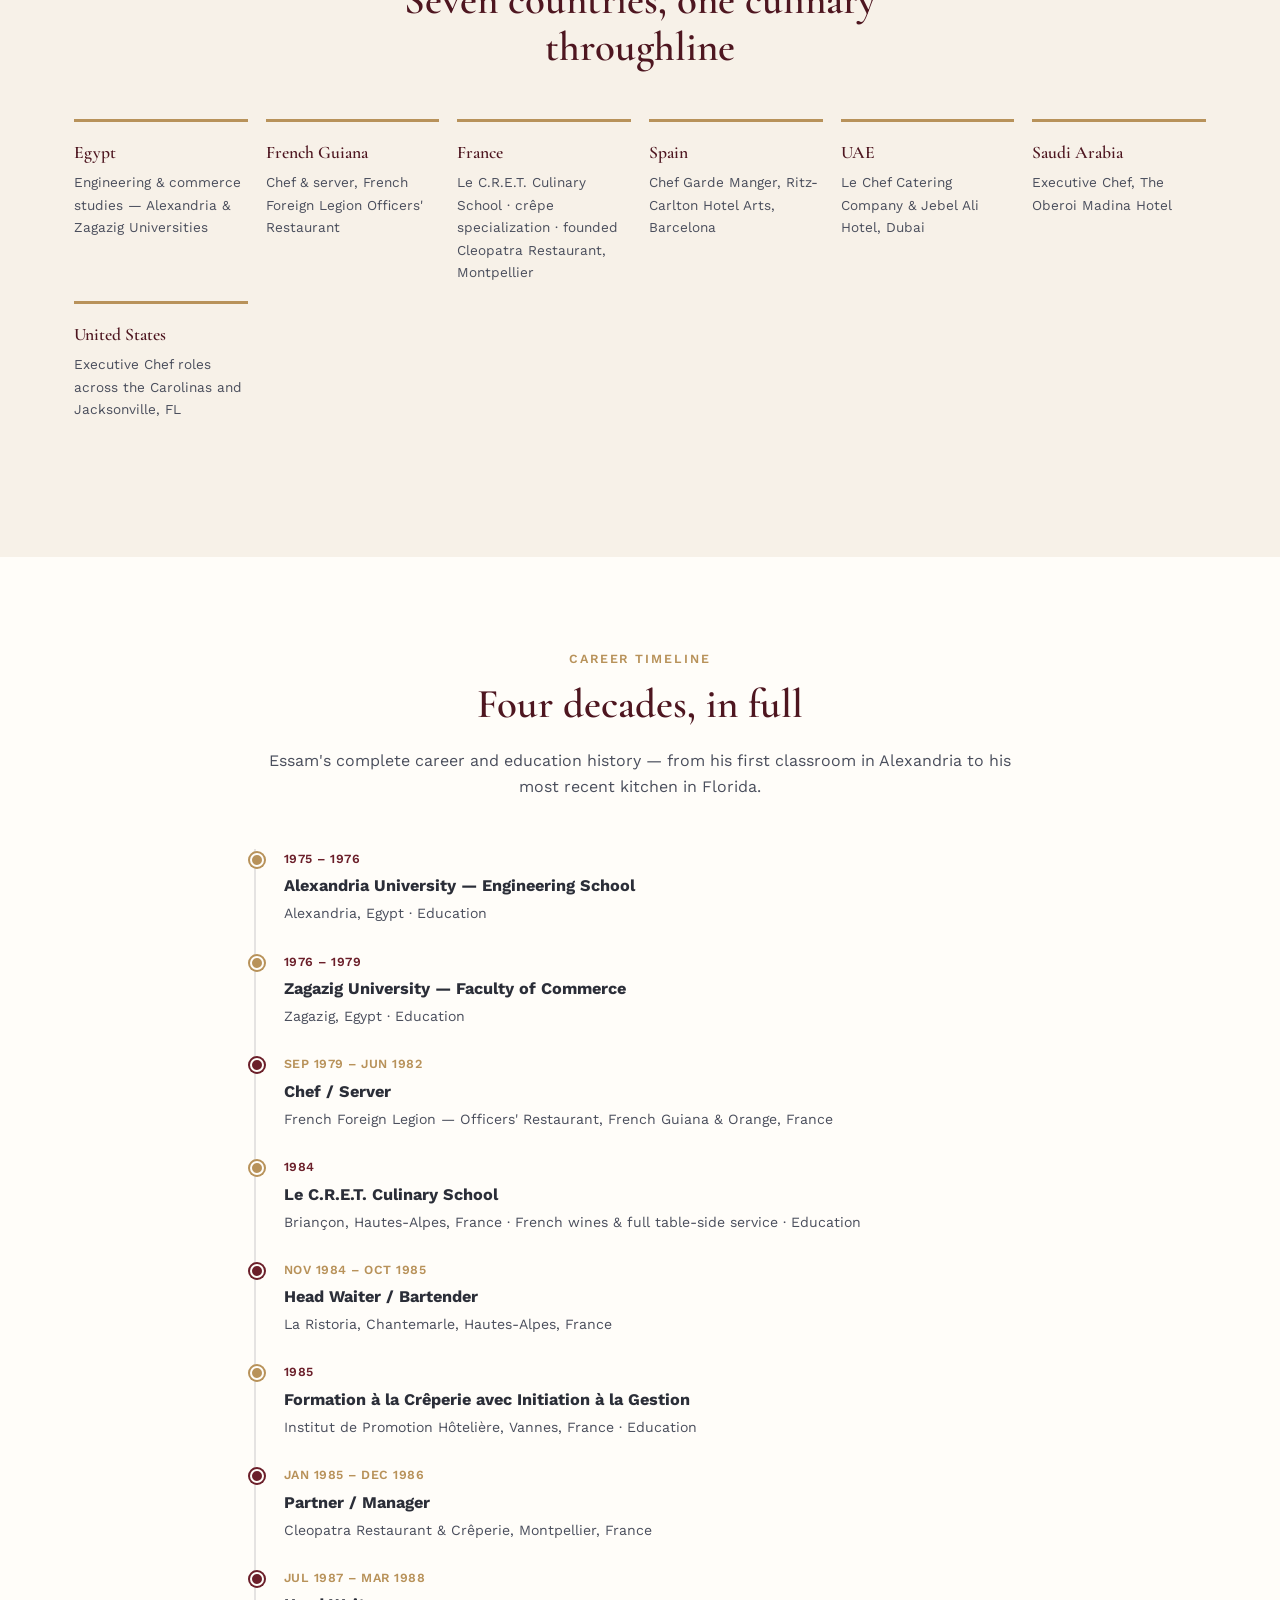
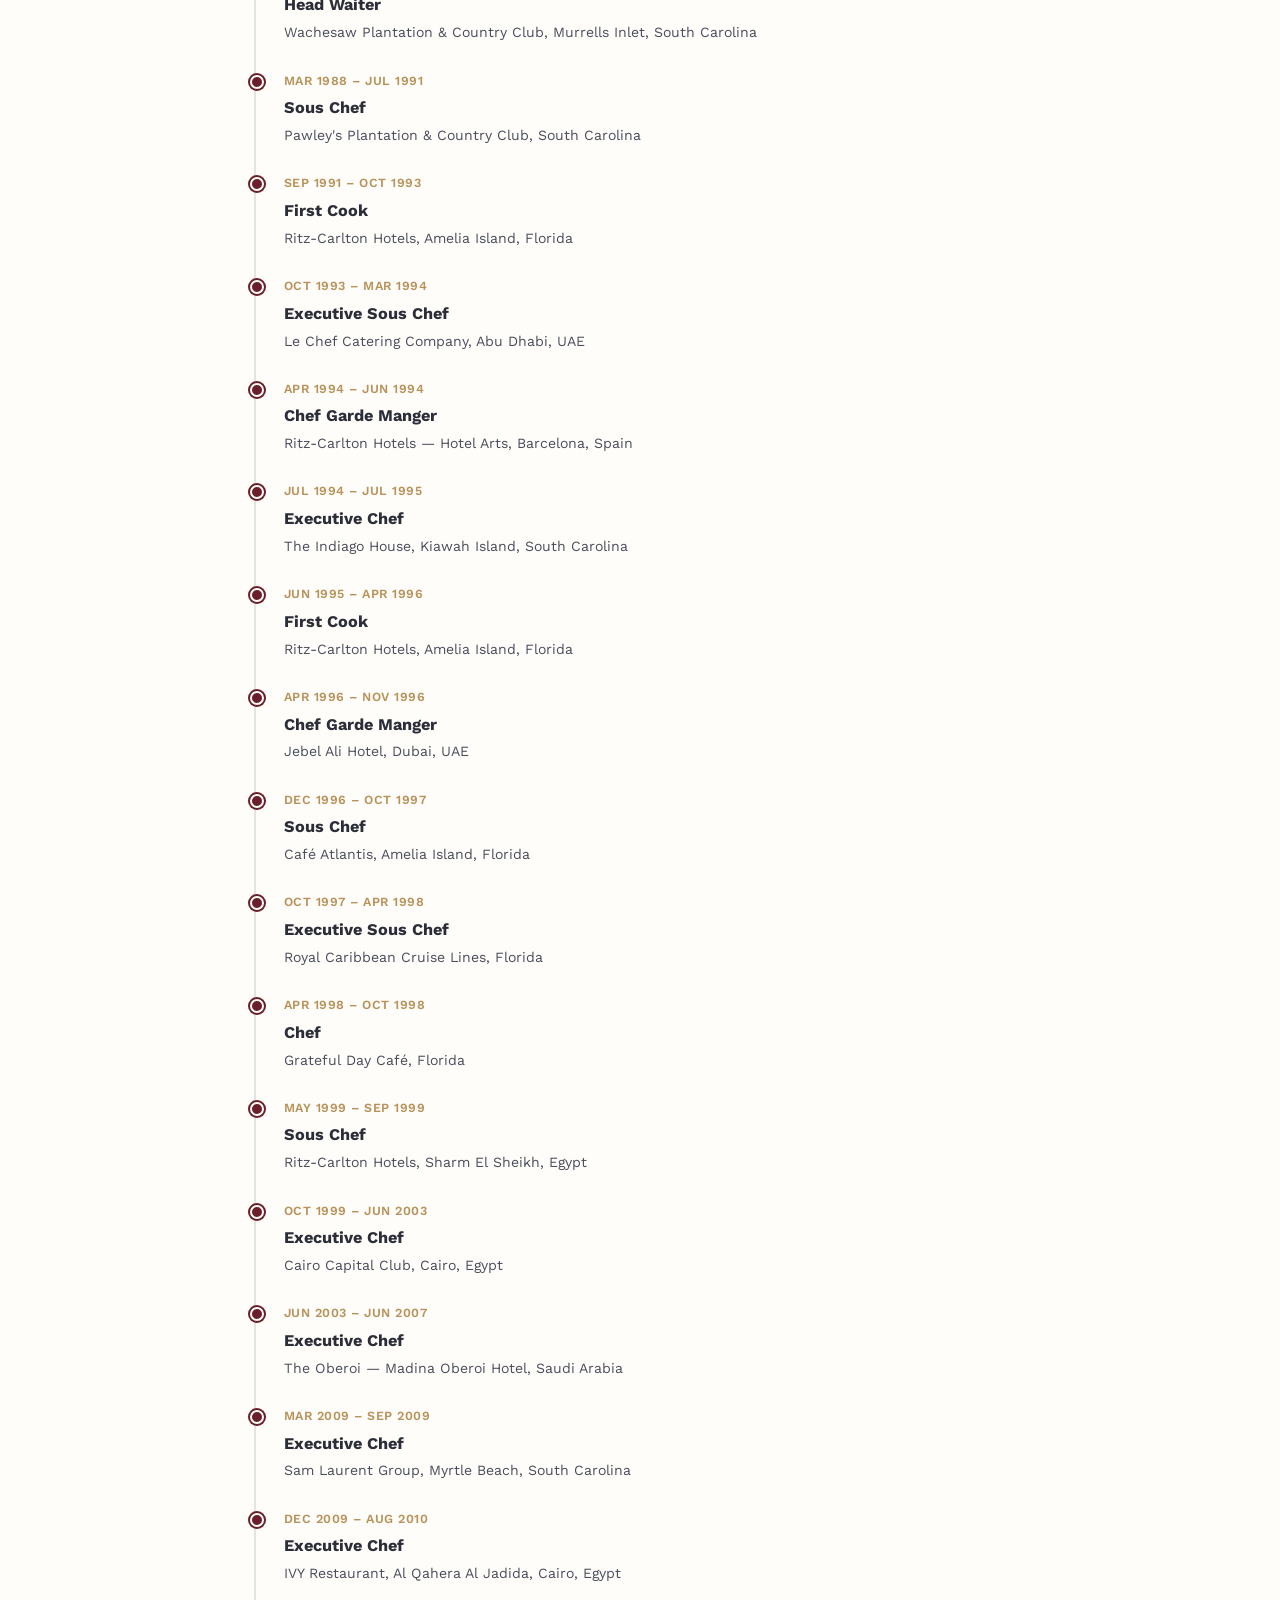
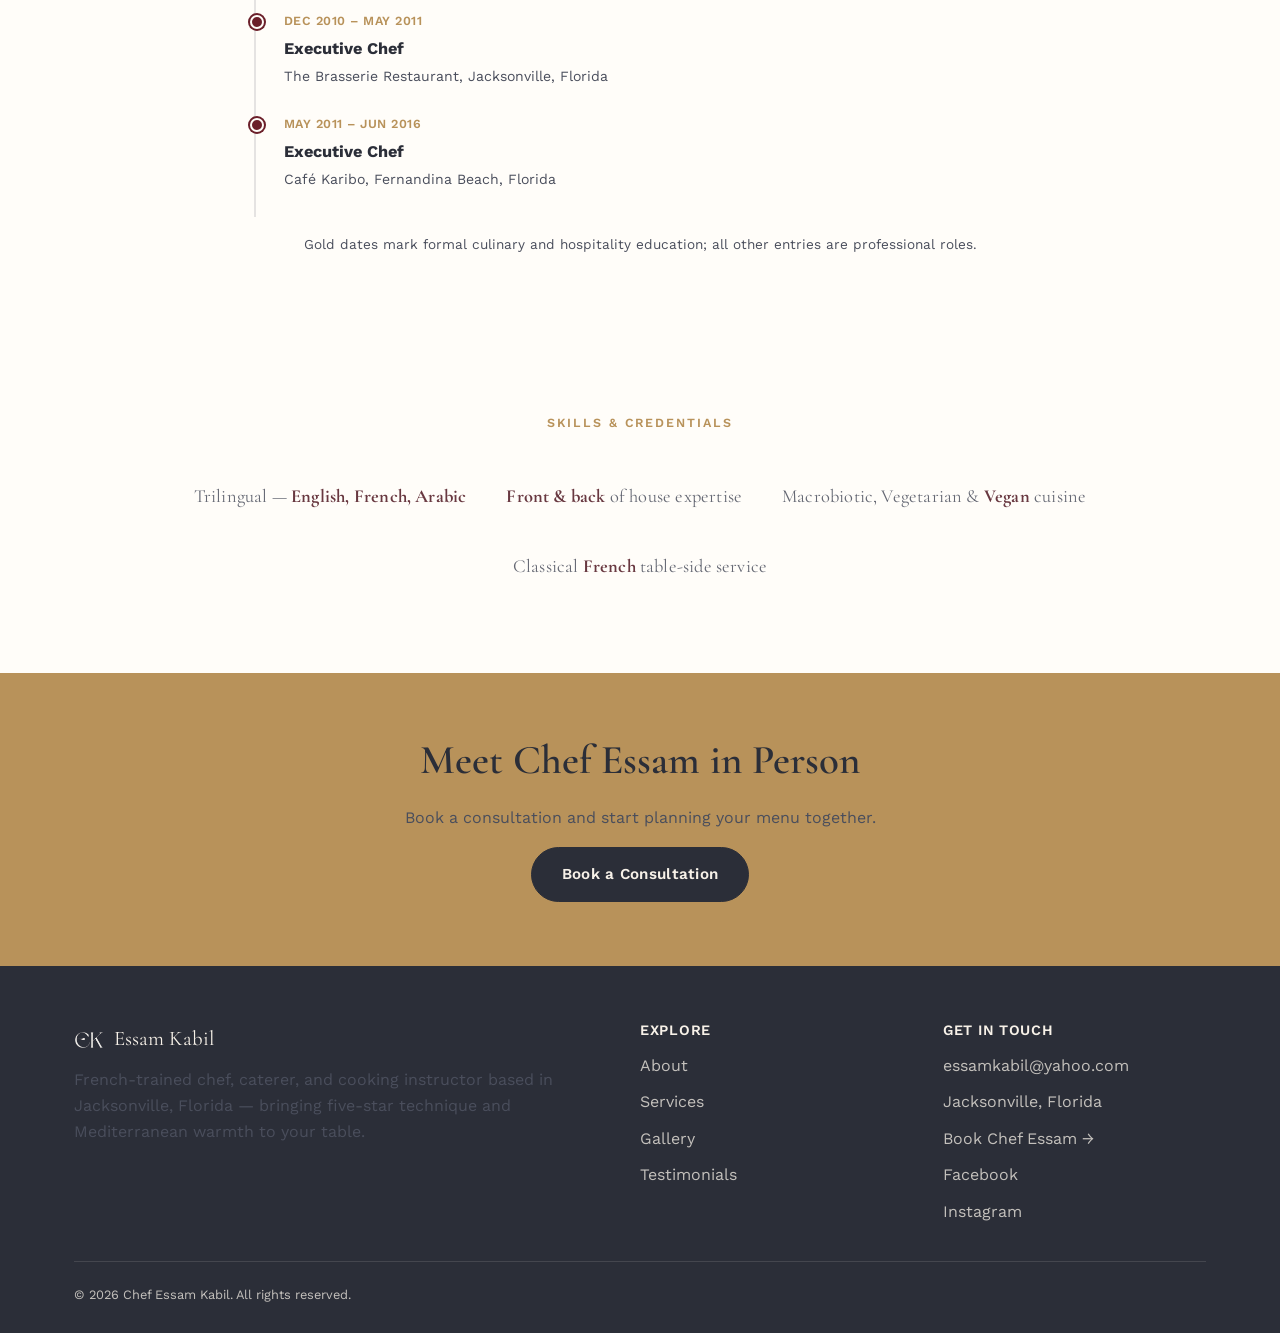
==== commit 0ee05812: "Fixing the header" ====
--- a/about.html
+++ b/about.html
@@ -14,7 +14,7 @@
 
 <header class="site-header">
   <nav class="container nav">
-    <a href="index.html" class="brand"><img src="images/logo/monogram-bordeaux.png" alt="" class="brand-mark">Essam <span>Kabil</span></a>
+    <a href="index.html" class="brand"><img src="images/logo/monogram-bordeaux.png" alt="" class="brand-mark"><span>Essam <span>Kabil</span></span></a>
     <ul class="nav-links">
       <li><a href="index.html">Home</a></li>
       <li><a href="about.html" class="active">About</a></li>
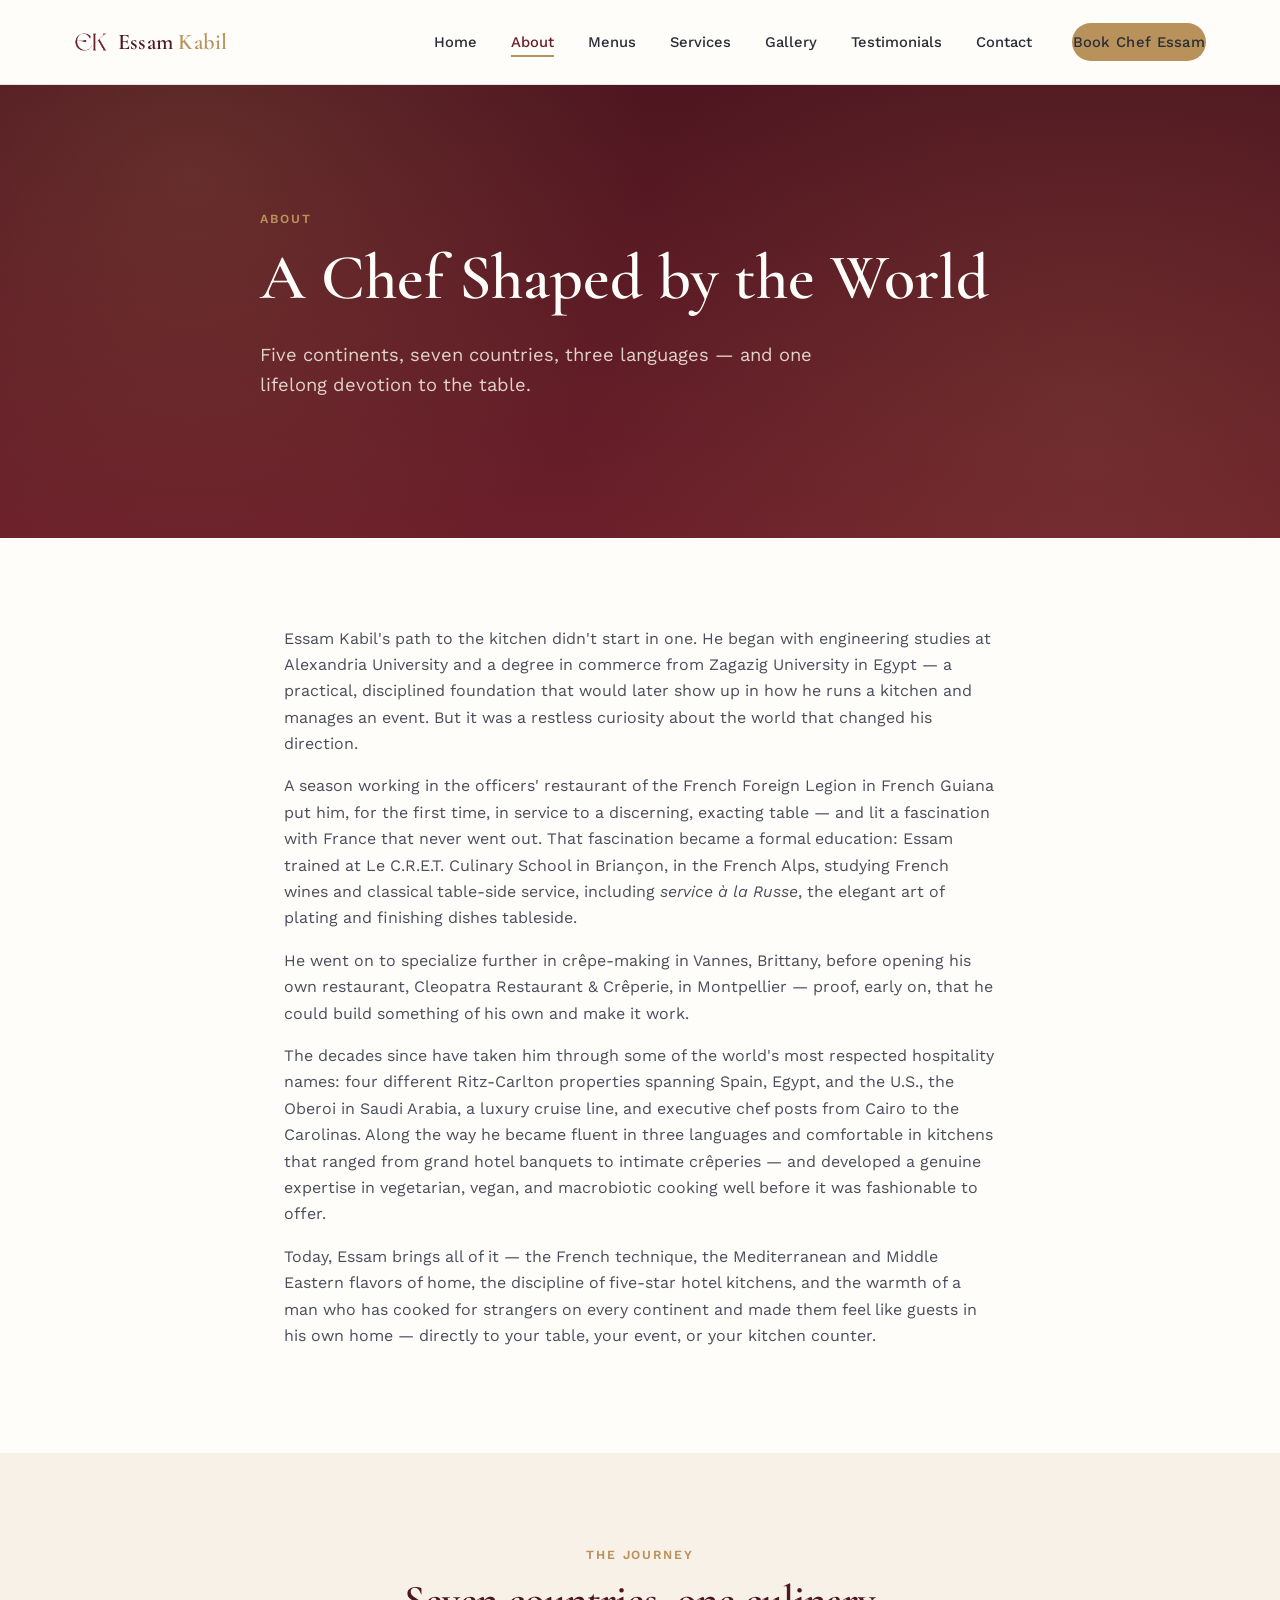
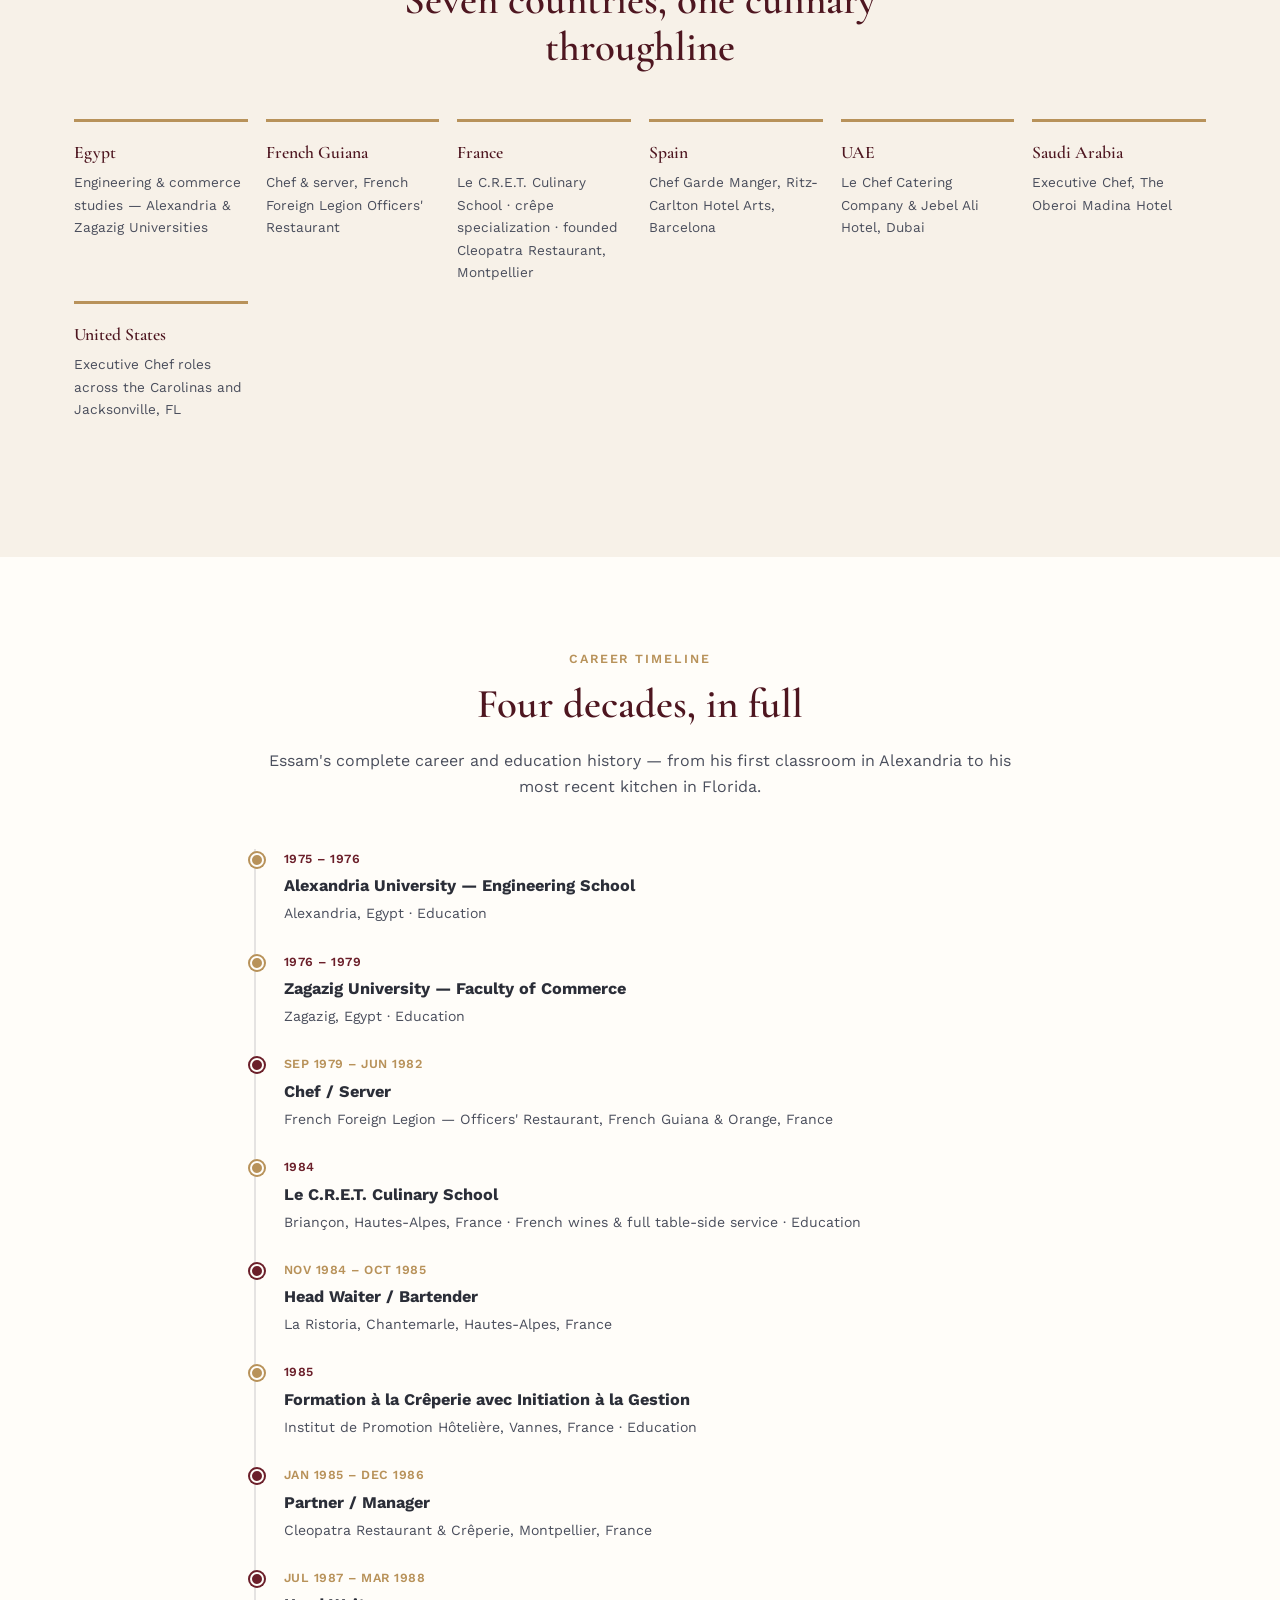
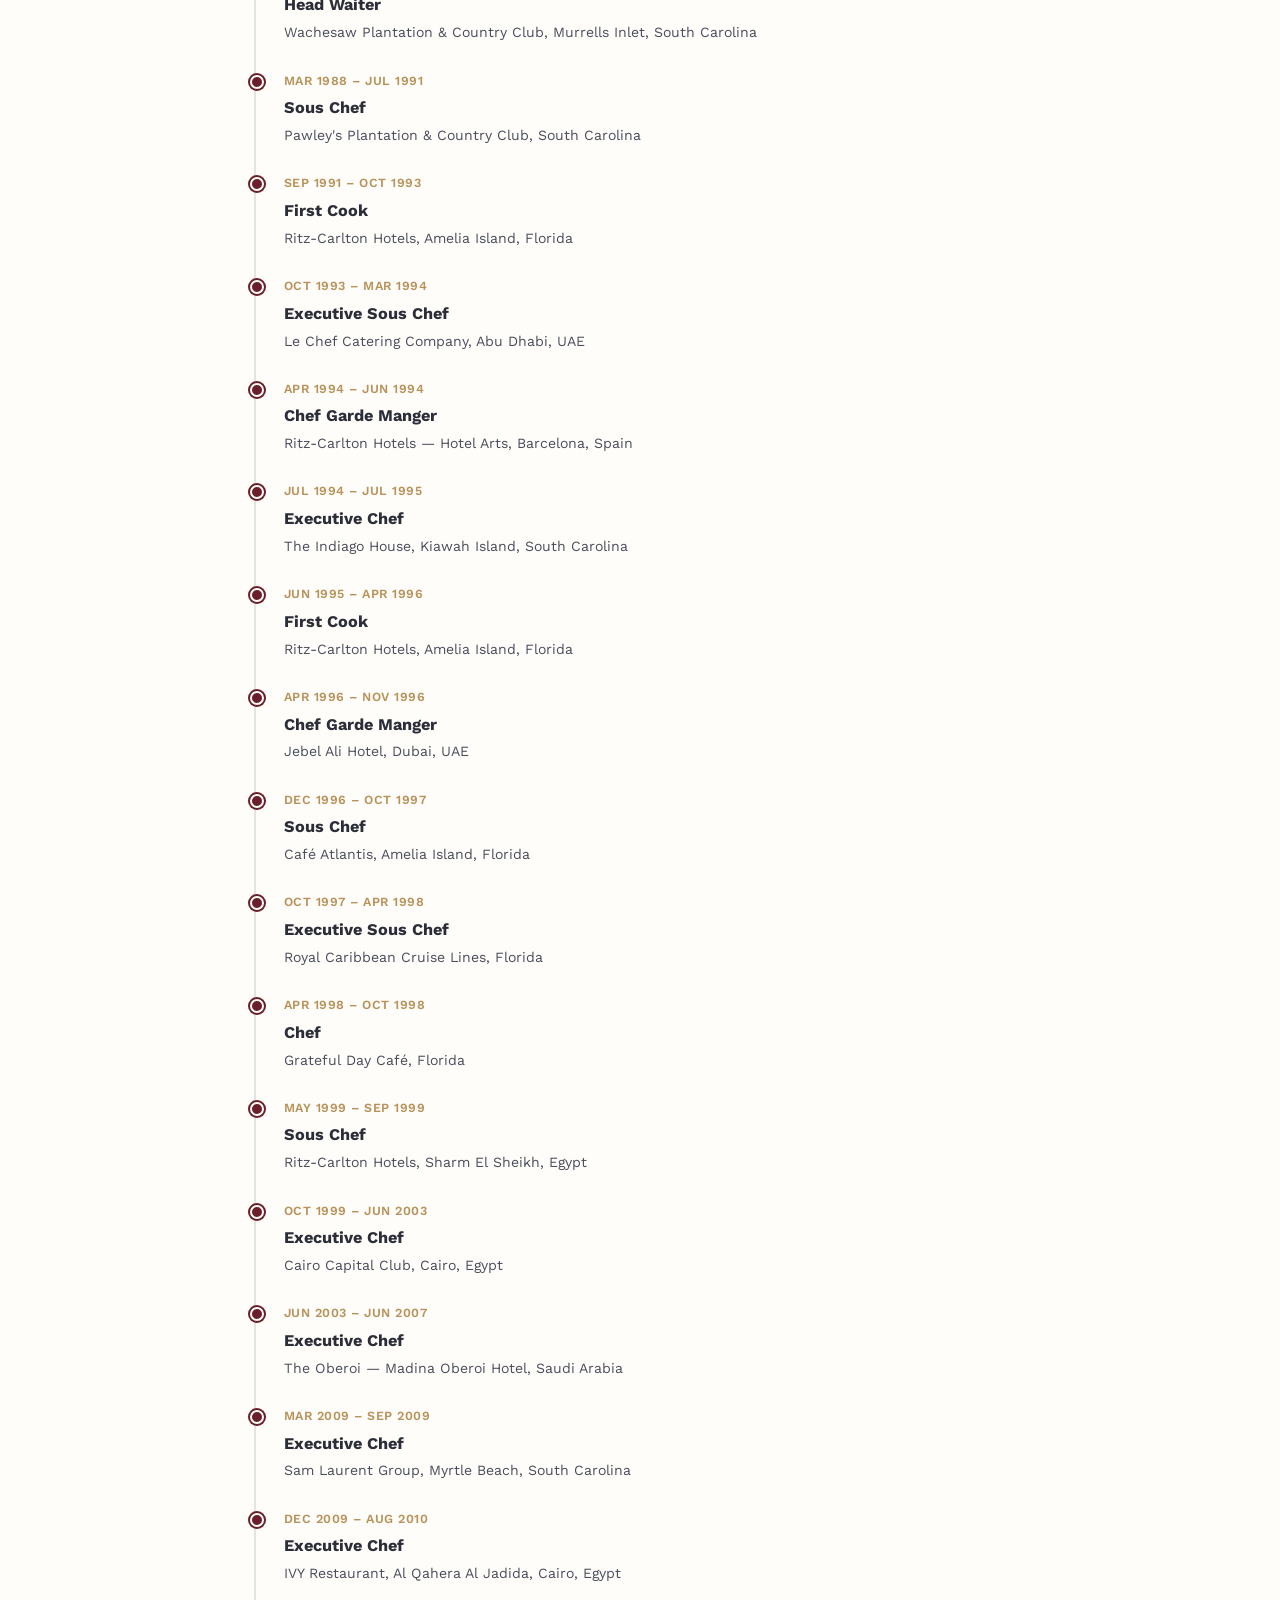
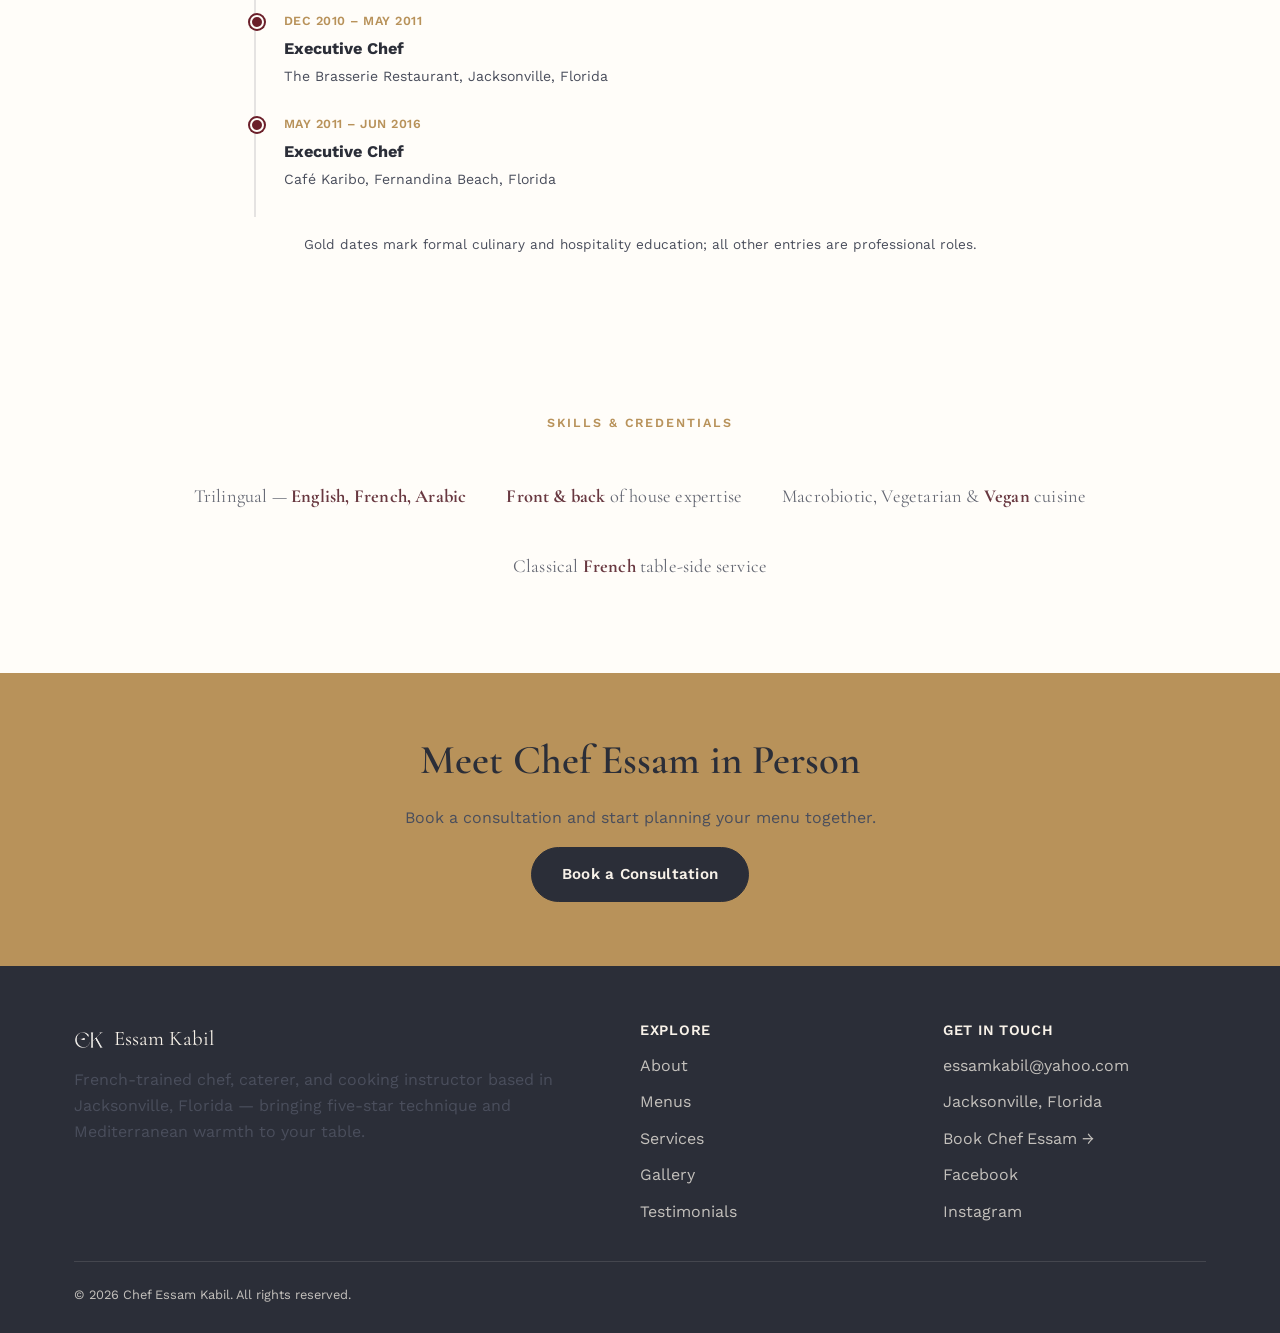
==== commit ad7c2788: "Adding menu" ====
--- a/about.html
+++ b/about.html
@@ -18,6 +18,7 @@
     <ul class="nav-links">
       <li><a href="index.html">Home</a></li>
       <li><a href="about.html" class="active">About</a></li>
+      <li><a href="menus.html">Menus</a></li>
       <li><a href="services.html">Services</a></li>
       <li><a href="gallery.html">Gallery</a></li>
       <li><a href="testimonials.html">Testimonials</a></li>
@@ -230,6 +231,7 @@
         <h4>Explore</h4>
         <ul>
           <li><a href="about.html">About</a></li>
+          <li><a href="menus.html">Menus</a></li>
           <li><a href="services.html">Services</a></li>
           <li><a href="gallery.html">Gallery</a></li>
           <li><a href="testimonials.html">Testimonials</a></li>
--- a/css/style.css
+++ b/css/style.css
@@ -161,7 +161,7 @@
   gap: 10px;
 }
 .brand-mark { width: 34px; height: 34px; object-fit: contain; display: block; }
-.brand span { color: var(--brass); }
+.brand span span { color: var(--brass); }
 
 .nav-links {
   display: flex;
@@ -531,6 +531,95 @@
 }
 
 /* ============================================
+   How It Works (Contact page)
+   ============================================ */
+.process-vertical {
+  max-width: 620px;
+  margin: 0 auto;
+}
+.process-step {
+  position: relative;
+  display: flex;
+  align-items: flex-start;
+  gap: 26px;
+  padding-bottom: 44px;
+}
+.process-step:last-child { padding-bottom: 0; }
+.process-step:not(:last-child)::after {
+  content: "";
+  position: absolute;
+  left: 29px;
+  top: 60px;
+  bottom: 0;
+  border-left: 2px dotted var(--brass);
+  z-index: 0;
+}
+.process-number {
+  position: relative;
+  z-index: 1;
+  flex-shrink: 0;
+  box-sizing: border-box;
+  width: 60px; height: 60px;
+  border-radius: 50%;
+  background: var(--ivory);
+  border: 2px solid var(--brass);
+  display: flex;
+  align-items: center;
+  justify-content: center;
+  font-family: var(--font-display);
+  font-size: 1.35rem;
+  font-weight: 600;
+  line-height: 56px;
+  color: var(--bordeaux);
+  text-align: center;
+}
+.process-content { padding-top: 12px; }
+.process-content .step-title {
+  font-family: var(--font-display);
+  font-weight: 600;
+  font-size: 1.15rem;
+  color: var(--bordeaux-dark);
+  margin-bottom: 6px;
+}
+.process-content .step-desc {
+  font-size: 0.92rem;
+  color: var(--charcoal-soft);
+  line-height: 1.6;
+}
+
+/* ============================================
+   Dish Breakdown (Menus page)
+   ============================================ */
+.dish-block:not(:last-child) {
+  border-bottom: 1px solid var(--line);
+  padding-bottom: 56px;
+  margin-bottom: 56px;
+}
+.dish-menu-tag {
+  font-size: 0.75rem;
+  font-weight: 600;
+  letter-spacing: 0.14em;
+  text-transform: uppercase;
+  color: var(--brass);
+  margin-bottom: 10px;
+  display: block;
+}
+.dish-prep-label {
+  font-size: 0.78rem;
+  font-weight: 600;
+  letter-spacing: 0.1em;
+  text-transform: uppercase;
+  color: var(--bordeaux);
+  margin: 22px 0 8px;
+  display: block;
+}
+.dish-prep-text {
+  font-size: 0.95rem;
+  color: var(--charcoal-soft);
+  line-height: 1.7;
+}
+
+/* ============================================
    Forms
    ============================================ */
 .form-card {
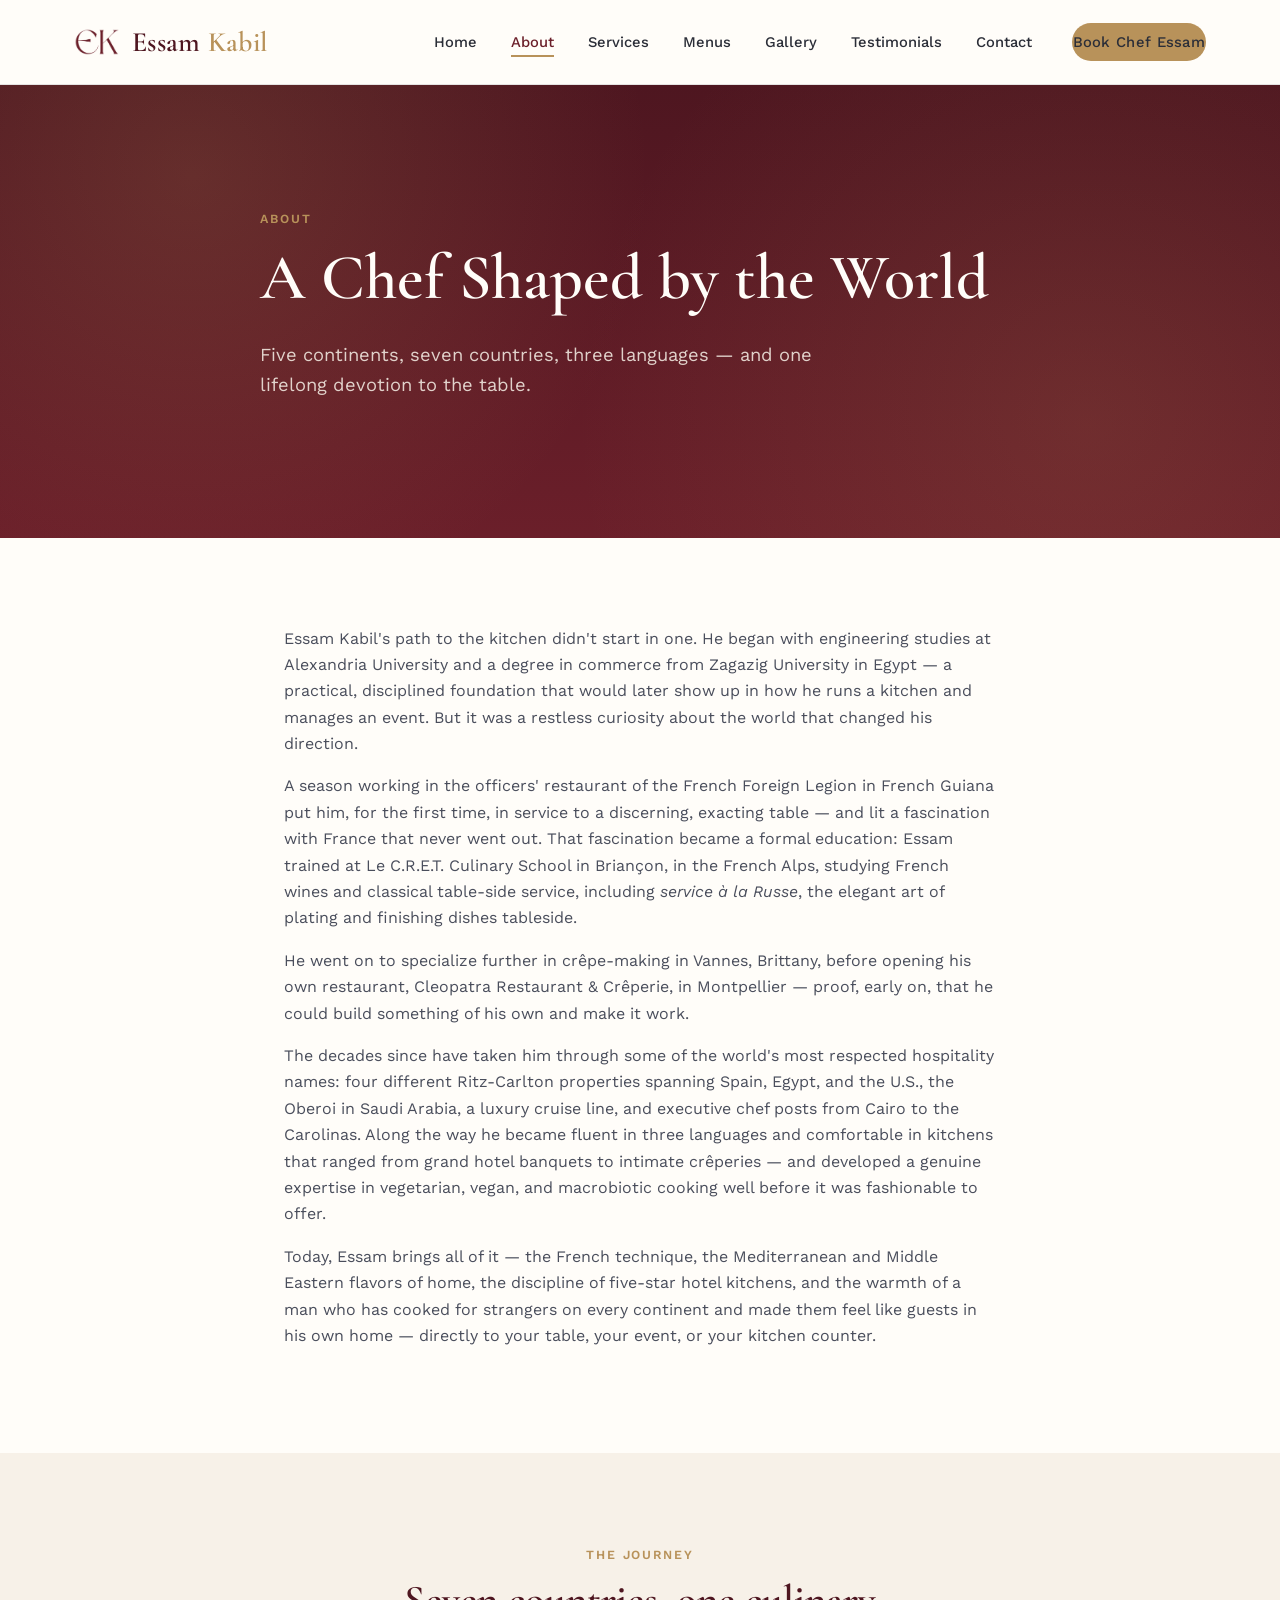
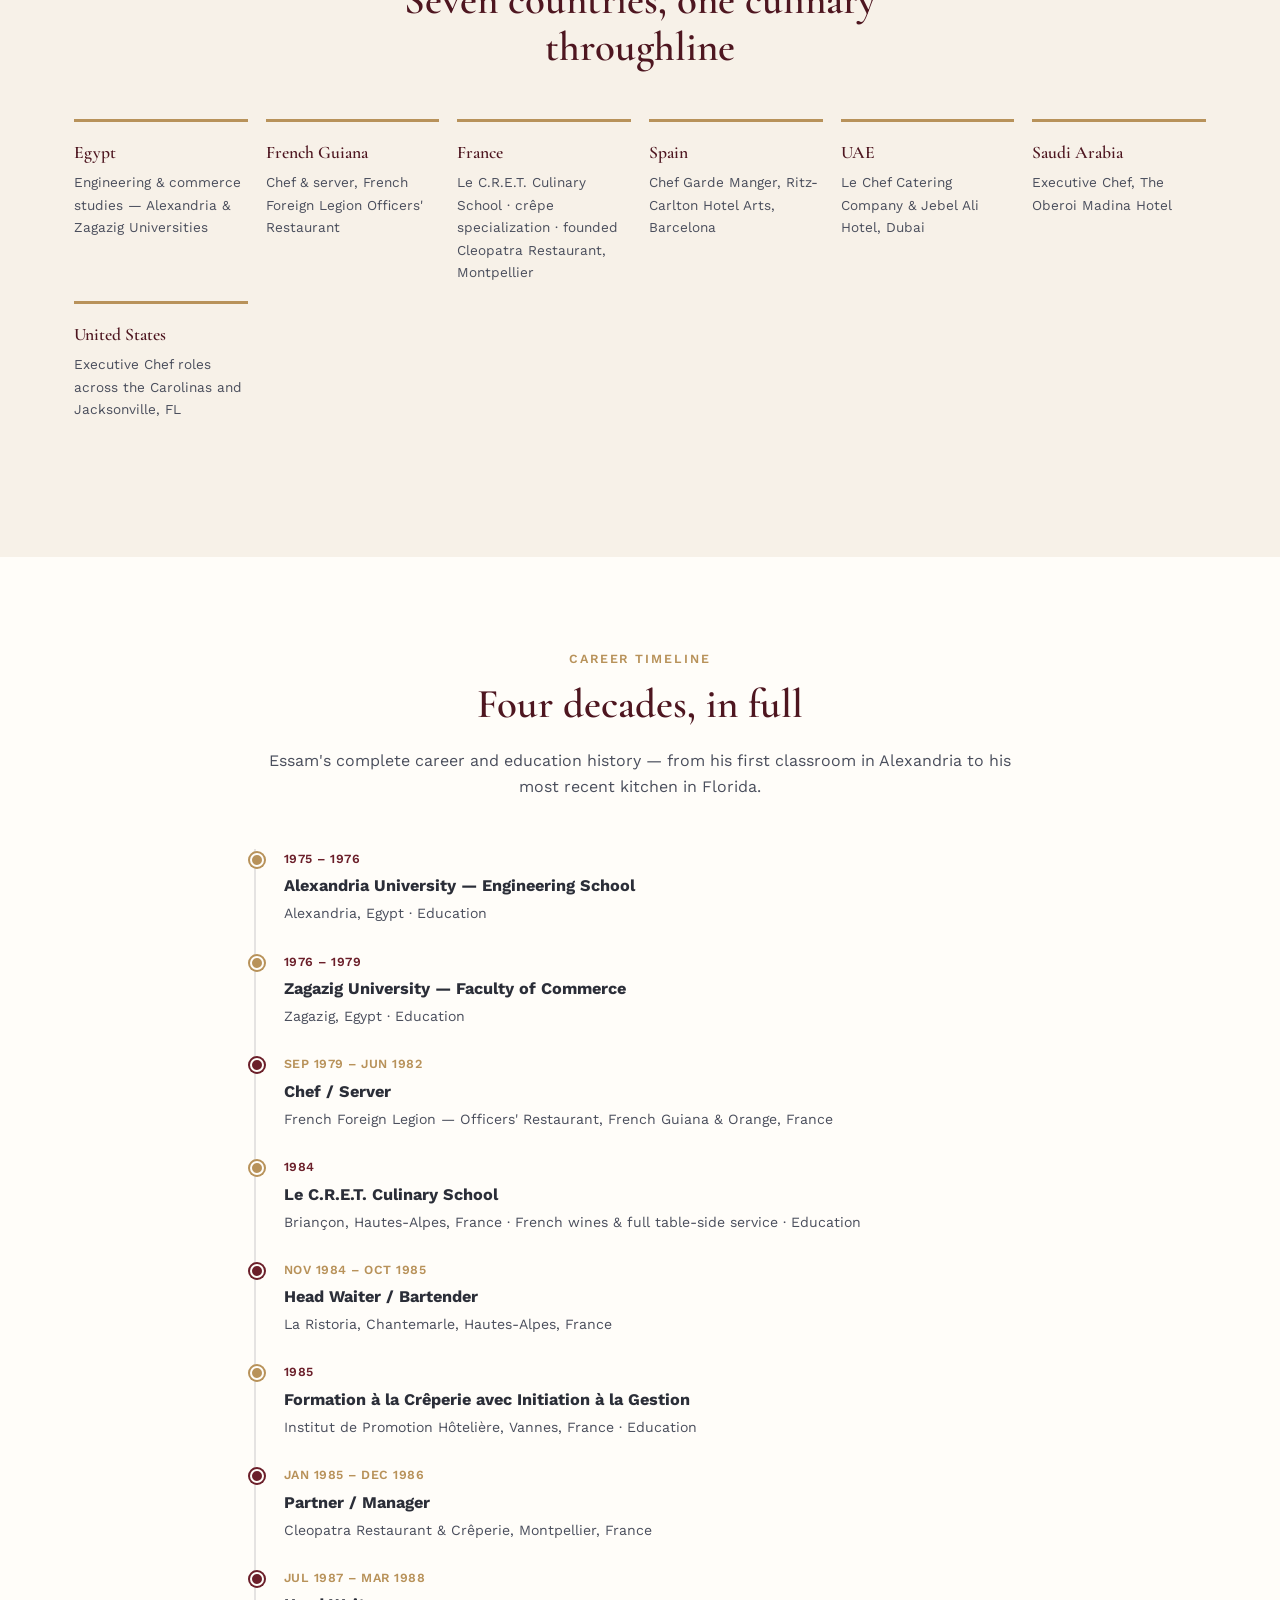
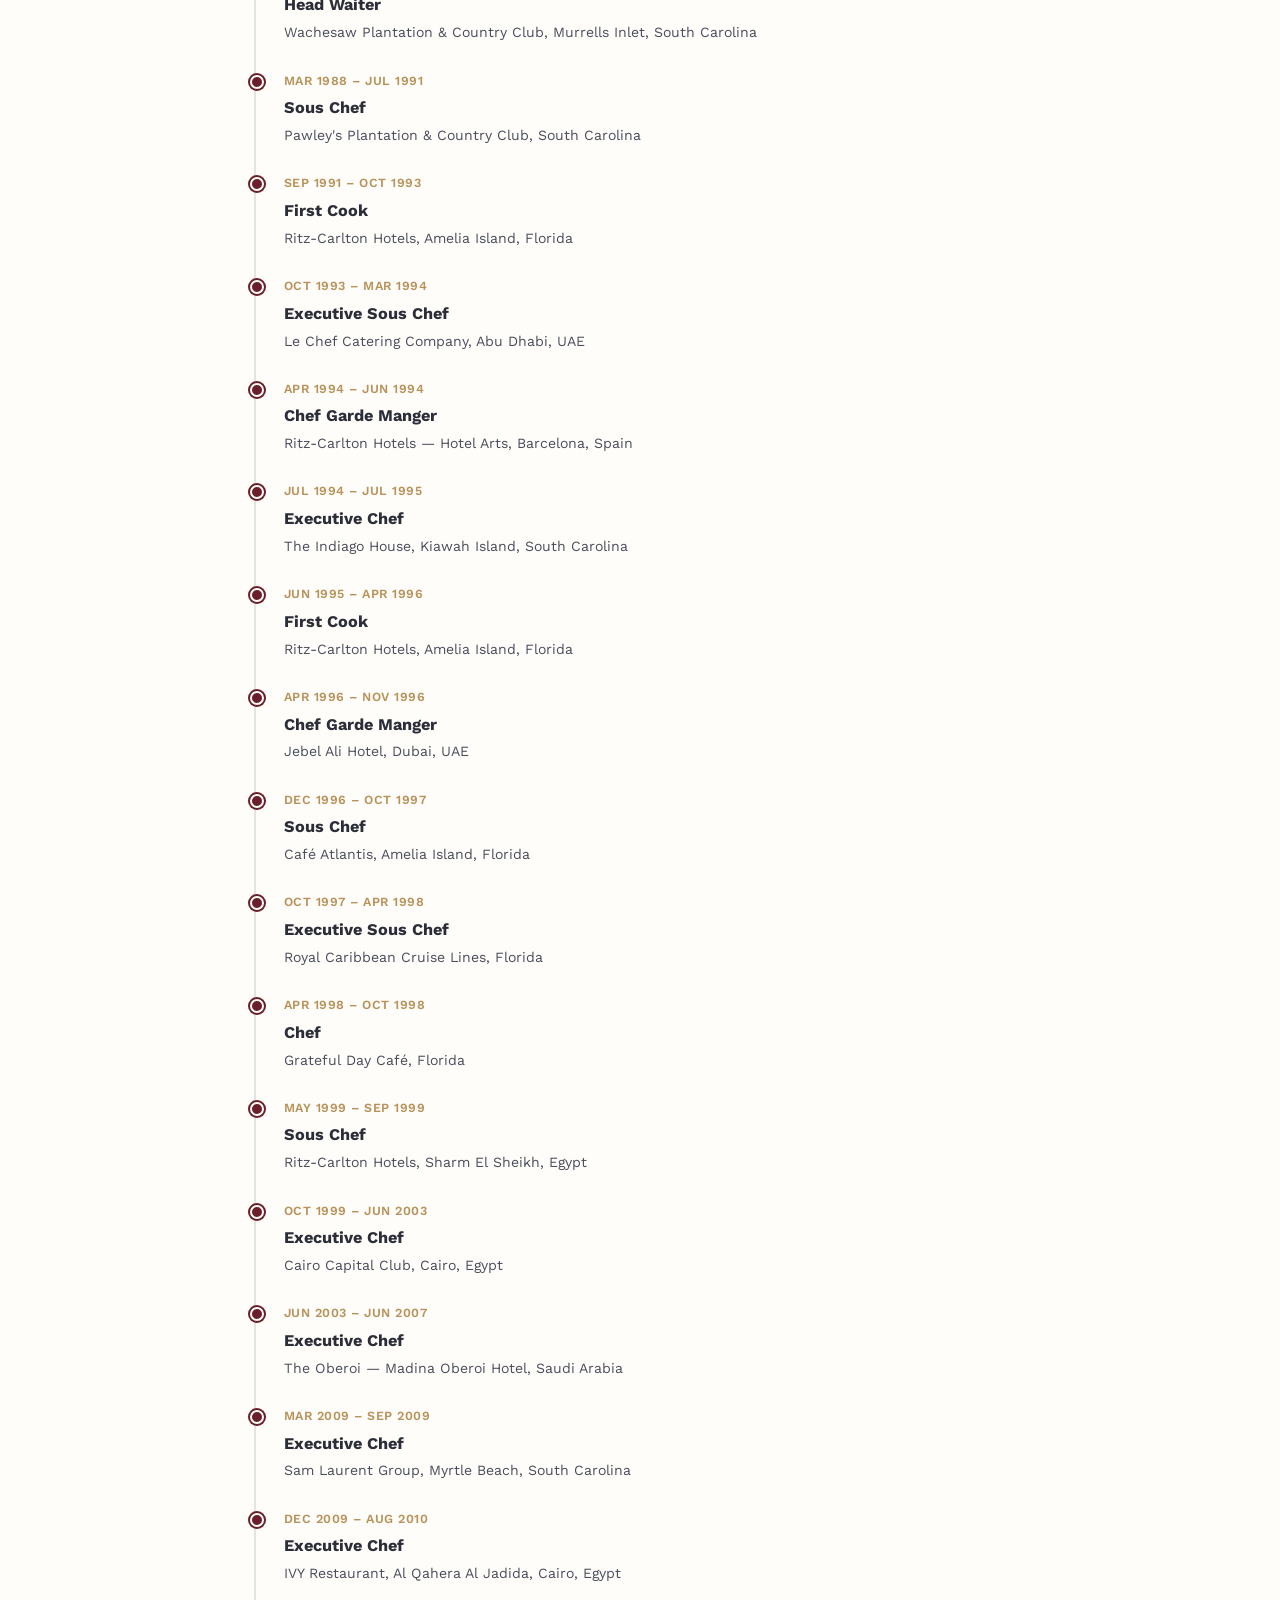
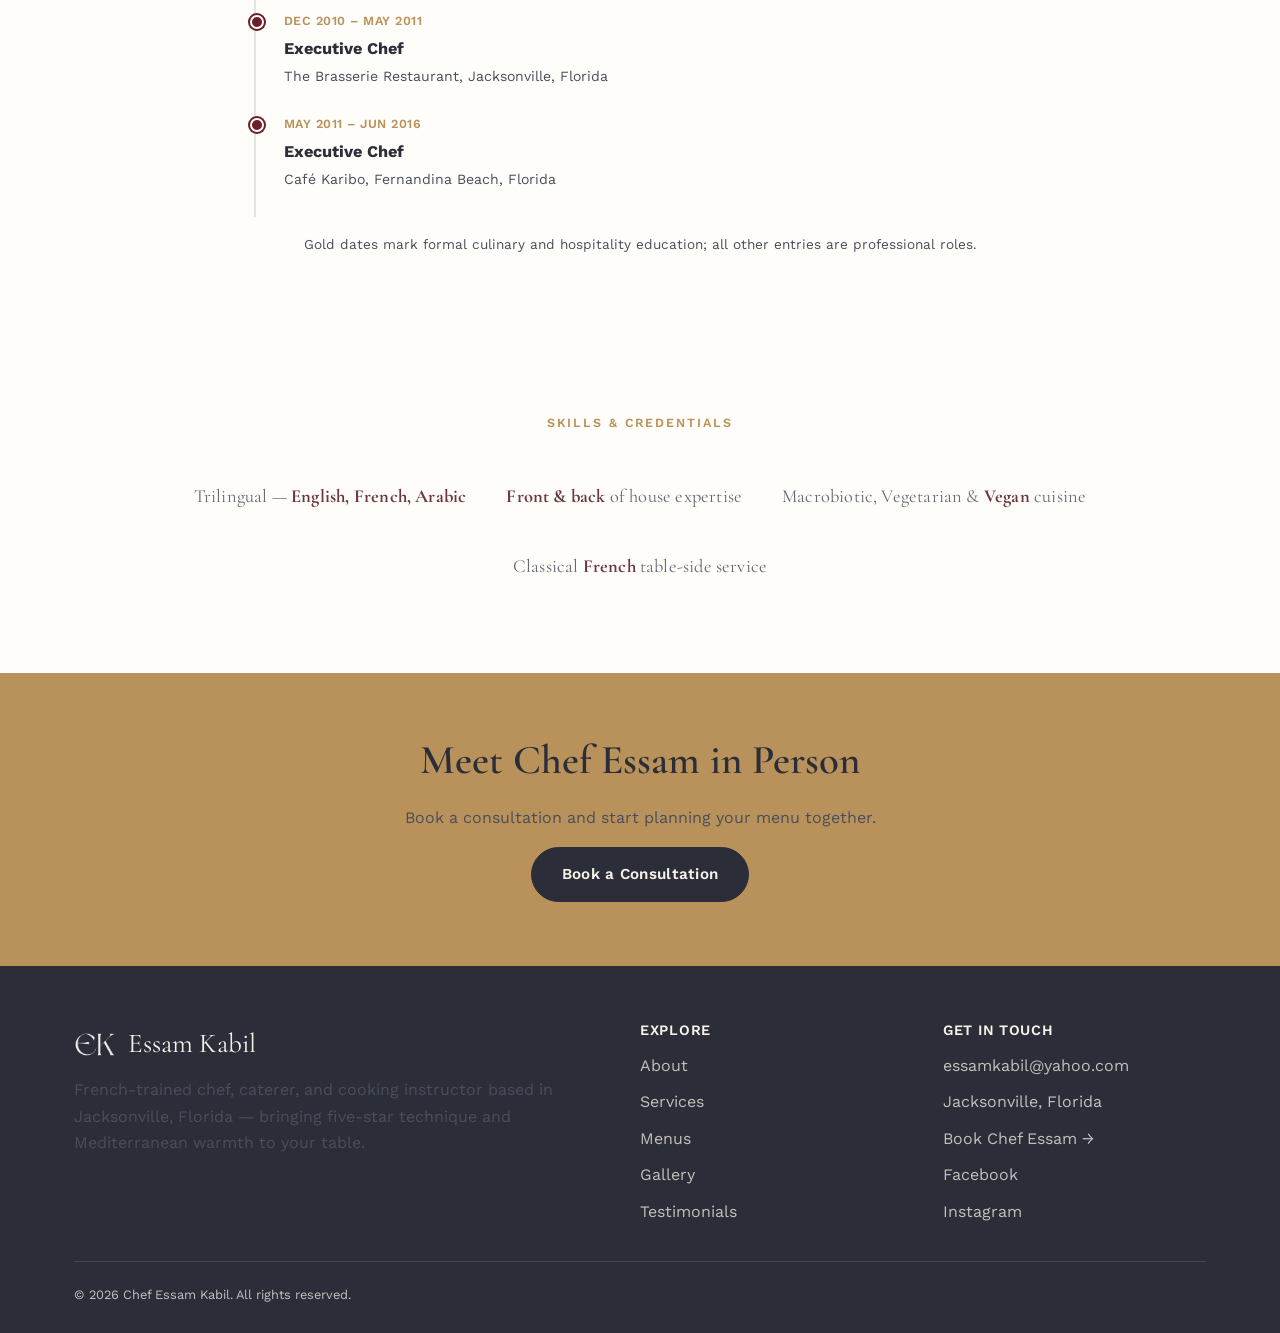
==== commit d461659a: "Fixed links, moved tabs, and edited Contact form" ====
--- a/about.html
+++ b/about.html
@@ -18,8 +18,8 @@
     <ul class="nav-links">
       <li><a href="index.html">Home</a></li>
       <li><a href="about.html" class="active">About</a></li>
+      <li><a href="services.html">Services</a></li>
       <li><a href="menus.html">Menus</a></li>
-      <li><a href="services.html">Services</a></li>
       <li><a href="gallery.html">Gallery</a></li>
       <li><a href="testimonials.html">Testimonials</a></li>
       <li><a href="contact.html">Contact</a></li>
@@ -231,8 +231,8 @@
         <h4>Explore</h4>
         <ul>
           <li><a href="about.html">About</a></li>
+          <li><a href="services.html">Services</a></li>
           <li><a href="menus.html">Menus</a></li>
-          <li><a href="services.html">Services</a></li>
           <li><a href="gallery.html">Gallery</a></li>
           <li><a href="testimonials.html">Testimonials</a></li>
         </ul>
--- a/css/style.css
+++ b/css/style.css
@@ -151,16 +151,16 @@
 }
 .brand {
   font-family: var(--font-display);
-  font-size: 1.4rem;
+  font-size: 1.75rem;
   font-weight: 600;
   color: var(--bordeaux-dark);
   letter-spacing: 0.01em;
   white-space: nowrap;
   display: flex;
   align-items: center;
-  gap: 10px;
-}
-.brand-mark { width: 34px; height: 34px; object-fit: contain; display: block; }
+  gap: 12px;
+}
+.brand-mark { width: 46px; height: 46px; object-fit: contain; display: block; }
 .brand span span { color: var(--brass); }
 
 .nav-links {
@@ -777,8 +777,8 @@
 .footer-grid h4 { color: var(--ivory); font-size: 0.9rem; letter-spacing: 0.05em; text-transform: uppercase; margin-bottom: 14px; font-family: var(--font-body); }
 .footer-grid ul { list-style: none; margin: 0; padding: 0; display: flex; flex-direction: column; gap: 10px; }
 .footer-grid a:hover { color: var(--brass-light); }
-.footer-brand { font-family: var(--font-display); font-size: 1.3rem; color: var(--ivory); margin-bottom: 10px; display: flex; align-items: center; gap: 10px; }
-.footer-mark { width: 30px; height: 30px; object-fit: contain; display: block; }
+.footer-brand { font-family: var(--font-display); font-size: 1.7rem; color: var(--ivory); margin-bottom: 10px; display: flex; align-items: center; gap: 12px; }
+.footer-mark { width: 42px; height: 42px; object-fit: contain; display: block; }
 .footer-bottom {
   border-top: 1px solid rgba(247,241,232,0.12);
   padding-top: 22px;
